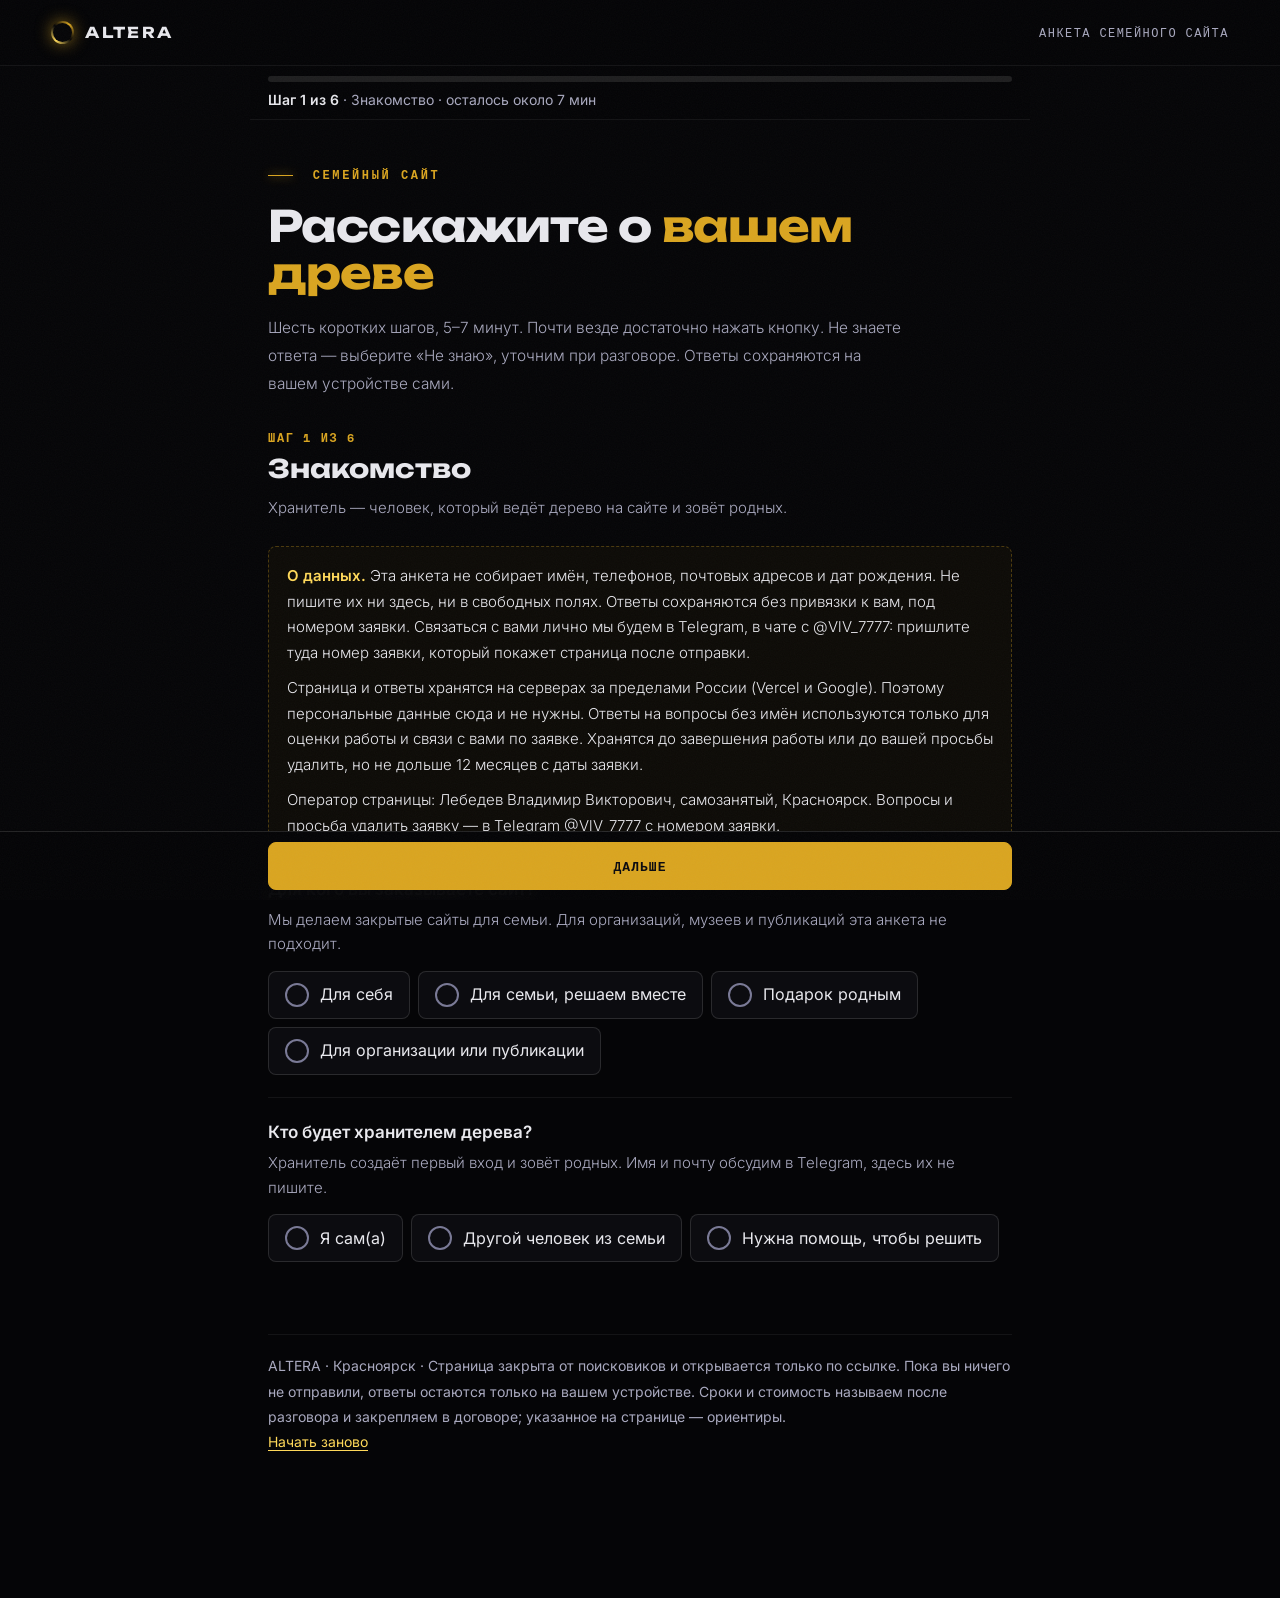
==== chek-list/index.html @ 42345d7c "Страница «Чек-лист нового древа» /chek-list: короткая анкета на 6 шагов, без персональных данных, шр" ====
<!doctype html>
<html lang="ru">
<head>
  <meta charset="utf-8">
  <meta name="viewport" content="width=device-width,initial-scale=1">
  <title>Анкета семейного сайта — ALTERA</title>
  <meta name="description" content="Короткая анкета перед созданием закрытого семейного сайта-древа: 6 шагов, 5–7 минут.">
  <meta name="robots" content="noindex,nofollow">
  <!-- До нажатия «Отправить» страница не обращается ни к каким чужим адресам:
       шрифты лежат рядом (fonts/), аналитики и сторонних скриптов нет. -->
  <meta http-equiv="Content-Security-Policy" content="default-src 'none'; script-src 'unsafe-inline'; style-src 'self' 'unsafe-inline'; font-src 'self'; img-src 'self' data:; connect-src https://script.google.com https://script.googleusercontent.com; base-uri 'none'; form-action 'none'">
  <link rel="icon" href="/favicon.svg" type="image/svg+xml">
  <!-- Пути абсолютные: страница отдаётся и по /chek-list, и по /chek-list/ -->
  <link rel="stylesheet" href="/style.css">
  <style>
    /* ── Свои шрифты (лицензия SIL OFL), без Google Fonts ── */
    @font-face{font-family:'Inter';font-style:normal;font-weight:100 900;font-display:swap;src:url(/chek-list/fonts/inter-cyrillic.woff2) format('woff2');unicode-range:U+0301,U+0400-045F,U+0490-0491,U+04B0-04B1,U+2116}
    @font-face{font-family:'Inter';font-style:normal;font-weight:100 900;font-display:swap;src:url(/chek-list/fonts/inter-latin.woff2) format('woff2');unicode-range:U+0000-00FF,U+0131,U+0152-0153,U+02BB-02BC,U+02C6,U+02DA,U+02DC,U+0304,U+0308,U+0329,U+2000-206F,U+20AC,U+2122,U+2191,U+2193,U+2212,U+2215,U+FEFF,U+FFFD}
    @font-face{font-family:'Unbounded';font-style:normal;font-weight:200 900;font-display:swap;src:url(/chek-list/fonts/unbounded-cyrillic.woff2) format('woff2');unicode-range:U+0301,U+0400-045F,U+0490-0491,U+04B0-04B1,U+2116}
    @font-face{font-family:'Unbounded';font-style:normal;font-weight:200 900;font-display:swap;src:url(/chek-list/fonts/unbounded-latin.woff2) format('woff2');unicode-range:U+0000-00FF,U+0131,U+0152-0153,U+02BB-02BC,U+02C6,U+02DA,U+02DC,U+0304,U+0308,U+0329,U+2000-206F,U+20AC,U+2122,U+2191,U+2193,U+2212,U+2215,U+FEFF,U+FFFD}
    @font-face{font-family:'Space Mono';font-style:normal;font-weight:400;font-display:swap;src:url(/chek-list/fonts/spacemono-400.woff2) format('woff2');unicode-range:U+0000-00FF,U+0131,U+0152-0153,U+02BB-02BC,U+02C6,U+02DA,U+02DC,U+2000-206F,U+2122}
    @font-face{font-family:'Space Mono';font-style:normal;font-weight:700;font-display:swap;src:url(/chek-list/fonts/spacemono-700.woff2) format('woff2');unicode-range:U+0000-00FF,U+0131,U+0152-0153,U+02BB-02BC,U+02C6,U+02DA,U+02DC,U+2000-206F,U+2122}

    :root{--hint:#a9a9bf;--ctl:#7a7a96;--bad:#ffb27a}
    [hidden]{display:none!important}
    body{font-size:16px}
    .cl-top{position:fixed;top:0;left:0;right:0;z-index:10;height:66px;display:flex;align-items:center;justify-content:space-between;padding:0 clamp(18px,4vw,70px);border-bottom:1px solid var(--line);background:rgba(5,5,7,.88);backdrop-filter:blur(18px)}
    .cl-top .tag{font-family:var(--mono);font-size:12px;letter-spacing:.12em;text-transform:uppercase;color:var(--hint)}
    .cl-top .brand{min-height:44px}

    /* Полоса «Шаг N из 6» */
    .cl-progress{position:sticky;top:66px;z-index:9;margin:0 -18px;padding:10px 18px 9px;background:rgba(5,5,7,.94);border-bottom:1px solid var(--line)}
    .cl-bar{height:6px;border-radius:3px;background:rgba(255,255,255,.1);overflow:hidden}
    .cl-bar i{display:block;height:100%;width:0;background:var(--gold);border-radius:3px;transition:width .35s}
    .cl-stepinfo{margin:8px 0 0;font-size:14px;line-height:1.4;color:var(--hint)}
    .cl-stepinfo b{color:var(--text);font-weight:600}

    .cl-page{position:relative;z-index:2;max-width:780px;margin:0 auto;padding:66px 18px 130px}
    .cl-head{padding-top:34px}
    .cl-head h1{margin:20px 0 16px;font-family:var(--display);font-size:clamp(1.6rem,6vw,2.7rem);line-height:1.1;letter-spacing:-.02em}
    .cl-head h1 em{font-style:normal;color:var(--gold)}
    .cl-head .lead{margin:0;color:var(--hint)}
    .kicker{font-size:12px}

    .cl-banner{margin-top:18px;padding:12px 16px;border:1px solid var(--gold-border);border-radius:8px;background:var(--gold-dim);font-size:15px;line-height:1.6;display:flex;gap:12px;align-items:center;justify-content:space-between;flex-wrap:wrap}
    .cl-link{background:none;border:0;padding:0;min-height:44px;color:var(--gold-bright);font:inherit;font-size:15px;text-decoration:underline;text-underline-offset:3px;cursor:pointer}
    .cl-link.small{min-height:0;font-size:14px}
    .cl-rows .cl-link{min-height:44px;min-width:44px;padding:0 4px;font-size:15px;flex:none;align-self:center}

    .cl-privacy{margin:26px 0 0;padding:16px 18px;border:1px dashed var(--gold-border);background:rgba(218,165,32,.04);border-radius:8px;font-size:15px;line-height:1.7;font-weight:300}
    .cl-privacy p{margin:0 0 10px}.cl-privacy p:last-child{margin:0}
    .cl-privacy strong{color:var(--gold-bright);font-weight:600}
    .cl-privacy a,.cl-hint a,.cl-card a,.cl-stop a{color:var(--gold-bright);text-decoration:underline;text-underline-offset:3px}

    .cl-step{margin-top:30px}
    .cl-step h2{margin:0;font-family:var(--display);font-size:clamp(1.15rem,4.2vw,1.6rem);line-height:1.2;outline:0}
    .cl-step-num{display:block;margin-bottom:8px;font-family:var(--mono);font-size:12px;font-weight:700;letter-spacing:.14em;color:var(--gold)}
    .cl-why{margin:10px 0 0;color:var(--hint);font-weight:300;line-height:1.7;font-size:15px}

    fieldset.cl-q{min-width:0;margin:0;padding:0 0 22px;border:0;border-bottom:1px solid var(--line)}
    fieldset.cl-q:last-of-type{border-bottom:0}
    .cl-ask{display:block;width:100%;float:none;padding:22px 0 0;font-size:17px;font-weight:600;line-height:1.45}
    .cl-opt{font-weight:400;font-size:14px;color:var(--hint)}
    .cl-hint{margin:6px 0 0;color:var(--hint);font-size:15px;font-weight:300;line-height:1.65}
    .cl-chips{display:flex;flex-wrap:wrap;gap:8px;margin-top:14px}
    .chip{position:relative;display:inline-flex;align-items:center;gap:11px;min-height:48px;max-width:100%;padding:11px 16px;border:1px solid var(--line-hover);border-radius:8px;background:var(--bg-card);color:var(--text);font-size:16px;line-height:1.35;cursor:pointer;user-select:none;transition:border-color .2s,background .2s}
    .chip input{position:absolute;inset:0;width:100%;height:100%;margin:0;opacity:0;cursor:pointer}
    .chip::before{content:"";flex:none;width:20px;height:20px;border:2px solid var(--ctl);border-radius:50%;background:transparent}
    .chip.multi::before,.chip.check::before{border-radius:5px}
    .chip:hover{border-color:var(--gold-border)}
    .chip.is-on{border-color:var(--gold);background:var(--gold-dim);color:var(--gold-bright)}
    .chip.is-on::before{border-color:var(--gold);background:var(--gold);box-shadow:inset 0 0 0 4px var(--bg-card)}
    .chip.multi.is-on::before,.chip.check.is-on::before{box-shadow:none;background:var(--gold) url("data:image/svg+xml,%3Csvg xmlns='http://www.w3.org/2000/svg' viewBox='0 0 16 16'%3E%3Cpath d='M3 8.5l3.2 3L13 4.5' fill='none' stroke='%230a0a0f' stroke-width='2.4' stroke-linecap='round' stroke-linejoin='round'/%3E%3C/svg%3E") center/100% no-repeat}
    .chip:focus-within{outline:2px solid var(--gold);outline-offset:2px}
    .chip.check{display:flex;width:100%;align-items:flex-start}
    fieldset.cl-q>.chip.check{margin-top:22px}
    .chip.check::before{margin-top:1px}
    .cl-other{margin-top:12px}
    .cl-other label,.cl-field label{display:block;margin-bottom:6px;font-size:15px;color:var(--text)}
    .cl-input{width:100%;min-width:0;min-height:48px;font:inherit;font-size:16px;color:var(--text);background:var(--bg-card);border:1px solid var(--ctl);border-radius:8px;padding:12px 14px}
    textarea.cl-input{min-height:96px;resize:vertical;line-height:1.5}
    .cl-input::placeholder{color:var(--hint);opacity:1}
    .cl-input[aria-invalid="true"]{border-color:var(--bad)}
    .cl-count{margin:4px 0 0;font-size:13px;color:var(--hint);text-align:right}
    .cl-warn{margin:6px 0 0;font-size:15px;line-height:1.5;color:var(--bad)}
    .cl-warn::before{content:"! ";font-weight:700}
    .cl-field{margin-top:12px}
    input:focus-visible,textarea:focus-visible,button:focus-visible,a:focus-visible,summary:focus-visible{outline:2px solid var(--gold);outline-offset:2px}
    .cl-stop{margin:14px 0 0;padding:14px 16px;border-left:3px solid var(--orange);background:rgba(255,122,24,.08);border-radius:0 8px 8px 0;font-size:15px;line-height:1.7}

    /* Экран «Проверьте план» */
    .cl-card{margin-top:18px;padding:20px;border:1px solid var(--line-hover);border-radius:8px;background:var(--bg-card)}
    .cl-card h3{margin:0 0 12px;font-family:var(--display);font-size:1.05rem;line-height:1.3}
    .cl-rows{margin:0;padding:0;list-style:none}
    .cl-rows li{display:flex;justify-content:space-between;gap:14px;align-items:flex-start;padding:10px 0;border-bottom:1px solid var(--line);font-size:16px;line-height:1.5}
    .cl-rows li:last-child{border-bottom:0}
    .cl-rows .k{color:var(--hint);font-size:14px;display:block}
    .cl-rows .v.none{color:var(--hint)}
    .cl-list{margin:0;padding-left:1.3rem;display:flex;flex-direction:column;gap:9px;font-size:16px;line-height:1.6}
    .cl-list li::marker{color:var(--gold)}
    .cl-note{margin:14px 0 0;color:var(--hint);font-size:15px;line-height:1.65}
    details.cl-limits{margin-top:18px;border:1px solid var(--line-hover);border-radius:8px;background:var(--bg-card)}
    details.cl-limits summary{min-height:48px;padding:13px 16px;cursor:pointer;font-weight:600;font-size:16px;list-style:none;display:flex;align-items:center;justify-content:space-between;gap:12px}
    details.cl-limits summary::-webkit-details-marker{display:none}
    details.cl-limits summary::after{content:"+";font-size:22px;color:var(--gold)}
    details.cl-limits[open] summary::after{content:"−"}
    details.cl-limits .in{padding:0 16px 16px}
    .cl-sendbox{margin-top:22px;padding:20px;border:1px solid var(--gold-border);border-radius:8px;background:var(--bg-card)}
    .cl-actions{display:flex;flex-wrap:wrap;gap:12px;margin-top:16px}
    .cl-btn{display:inline-flex;align-items:center;justify-content:center;gap:12px;min-height:48px;padding:13px 20px;border-radius:8px;border:1px solid var(--line-hover);background:transparent;color:var(--text);font-family:var(--mono);font-weight:700;font-size:13px;letter-spacing:.08em;text-transform:uppercase;cursor:pointer;text-align:center;line-height:1.4;transition:transform .3s,background .3s,box-shadow .3s}
    .cl-btn:hover{transform:translateY(-2px);border-color:var(--gold-border)}
    .cl-btn.main{background:var(--gold);border-color:var(--gold);color:#0a0a0f}
    .cl-btn.main:hover{background:var(--gold-bright);box-shadow:0 16px 40px -12px rgba(218,165,32,.55)}
    .cl-btn.big{min-height:56px;padding:16px 24px;font-size:14px}
    .cl-btn[disabled]{opacity:.45;cursor:not-allowed;transform:none}
    .cl-said{margin:14px 0 0;min-height:1.4em;font-size:15px;line-height:1.6;color:var(--hint)}
    .cl-said.bad{color:var(--bad)}.cl-said.ok{color:#b6ffd2}
    #cl-fallback{display:none;width:100%;margin-top:12px;min-height:160px;font-family:var(--mono);font-size:16px}

    /* Спасибо */
    .cl-thanks h2{margin:0;font-family:var(--display);font-size:clamp(1.4rem,5vw,2.1rem);line-height:1.15;outline:0}
    .cl-order{display:inline-block;margin:14px 0 4px;padding:10px 16px;border:1px solid var(--gold-border);border-radius:8px;font-family:var(--mono);font-size:20px;letter-spacing:.12em;color:var(--gold-bright);background:var(--gold-dim)}
    .cl-reply{margin:12px 0 0;font-size:18px;font-weight:600;line-height:1.5}

    /* Панель «Назад / Дальше» */
    .cl-nav{position:fixed;left:0;right:0;bottom:0;z-index:9;padding:10px 18px calc(10px + env(safe-area-inset-bottom));background:rgba(5,5,7,.94);border-top:1px solid var(--line-hover);backdrop-filter:blur(14px)}
    .cl-nav .in{max-width:744px;margin:0 auto;display:flex;gap:12px;align-items:center}
    .cl-nav .cl-btn{flex:1}
    .cl-nav .cl-btn.main{flex:2}
    .cl-navmsg{max-width:744px;margin:0 auto 8px;font-size:14px;line-height:1.5;color:var(--bad)}
    .cl-trap{position:absolute;left:-9999px;width:1px;height:1px;overflow:hidden}
    .cl-confirm{margin-top:22px;padding:18px;border:1px solid var(--orange);border-radius:8px;background:rgba(255,122,24,.07)}
    .cl-confirm p{margin:0 0 12px;font-size:16px;line-height:1.6}
    .cl-foot{margin-top:50px;padding-top:18px;border-top:1px solid var(--line);color:var(--hint);font-size:14px;line-height:1.8}
    .cl-foot a{color:var(--text);text-decoration:underline;text-underline-offset:3px}
    @media(max-width:600px){
      .cl-actions{flex-direction:column}
      .cl-actions .cl-btn{width:100%}
      .cl-card,.cl-sendbox{padding:16px}
      .cl-top .tag{display:none}
    }
    @media(prefers-reduced-motion:reduce){*{transition:none!important;animation:none!important}html{scroll-behavior:auto}}
  </style>
</head>
<body>
  <div class="noise" aria-hidden="true"></div>
  <header class="cl-top">
    <a class="brand" href="/" aria-label="ALTERA — на главную"><span class="brand-mark" aria-hidden="true"><i></i></span><span>ALTERA</span></a>
    <span class="tag">Анкета семейного сайта</span>
  </header>

  <main class="cl-page">
    <div class="cl-progress" id="cl-progress">
      <div class="cl-bar" aria-hidden="true"><i id="cl-barfill"></i></div>
      <p class="cl-stepinfo" id="cl-stepinfo" aria-live="polite"></p>
    </div>

    <div class="cl-head" id="cl-head">
      <p class="kicker"><span></span> СЕМЕЙНЫЙ САЙТ</p>
      <h1>Расскажите о <em>вашем древе</em></h1>
      <p class="lead">Шесть коротких шагов, 5–7 минут. Почти везде достаточно нажать кнопку. Не знаете ответа — выберите «Не знаю», уточним при разговоре. Ответы сохраняются на вашем устройстве сами.</p>
    </div>

    <noscript><p class="cl-stop">Для анкеты нужен включённый JavaScript. Или просто напишите нам в <a href="https://t.me/VlV_7777">Telegram @VlV_7777</a>.</p></noscript>

    <div class="cl-banner" id="cl-banner" hidden>
      <span id="cl-banner-text"></span>
      <button type="button" class="cl-link" id="cl-banner-reset">Начать заново</button>
    </div>

    <form id="cl-form" autocomplete="off" novalidate>
      <div id="cl-steps"></div>

      <!-- Экран «Проверьте план» -->
      <section id="cl-review" hidden>
        <div class="cl-step">
          <span class="cl-step-num">ПОСЛЕДНИЙ ЭКРАН</span>
          <h2 tabindex="-1" id="cl-review-h">Проверьте план</h2>
          <p class="cl-why">Так мы поняли вашу задачу. Всё можно поправить: нажмите «изменить» у нужной строки.</p>
        </div>
        <div class="cl-card"><h3>Ваш сайт</h3><ul class="cl-rows" id="cl-rows"></ul></div>
        <div class="cl-card"><h3>Что мы сделаем</h3><ol class="cl-list" id="cl-plan"></ol>
          <p class="cl-note">Сроки и условия называем после разговора и фиксируем в договоре. Всё, что указано на этой странице, — ориентиры.</p></div>
        <div class="cl-card"><h3>Что нужно от вас</h3><ul class="cl-list" id="cl-need"></ul></div>

        <details class="cl-limits" id="cl-limits">
          <summary>Что сайт не делает</summary>
          <div class="in">
            <ul class="cl-list">
              <li>Не ищет предков сам: в нём нет архивов, ДНК-анализа и совпадений с чужими деревьями. Всё, что в дереве, вносит семья.</li>
              <li>Нет распознавания лиц: людей на фотографиях отмечают вручную.</li>
              <li>Не проверяет законность внесённых сведений и согласие родных. За содержимое сайта отвечает хранитель.</li>
              <li>Хостинг и база данных находятся не в России (сервисы Vercel и Supabase). Их доступность и условия определяют сами сервисы.</li>
              <li>Абсолютной защиты не бывает: безопасность зависит и от паролей родных. Мы не отвечаем за доступ, который родственник отдал другим.</li>
              <li>Резервную копию делает хранитель кнопкой «Скачать .ged». У студии копий нет.</li>
              <li>Это сайт, а не приложение из магазина. На телефоне он открывается и выглядит как приложение.</li>
              <li>Карта мест, печать плакатом, набор дерева с бумаги и перенос фотографий — отдельная работа.</li>
            </ul>
          </div>
        </details>
        <div class="chip-wrap" id="cl-ack-limits-wrap"></div>
        <div class="chip-wrap" id="cl-ack-keeper-wrap"></div>

        <div class="cl-sendbox">
          <div class="chip-wrap" id="cl-ack-notice-wrap"></div>
          <p class="cl-note" style="margin-top:10px">Подробнее о данных — в заметке на первом шаге: имена и контакты в анкету не вписываются.</p>
          <div class="cl-actions">
            <button type="button" class="cl-btn main big" id="cl-send" hidden>Отправить заявку →</button>
            <button type="button" class="cl-btn big" id="cl-copy">Скопировать текст заявки</button>
            <a class="cl-btn main big" id="cl-tg-review" target="_blank" rel="noopener">Написать в Telegram</a>
          </div>
          <p class="cl-said" id="cl-said" role="status" aria-live="polite"></p>
          <textarea id="cl-fallback" class="cl-input" readonly aria-label="Текст заявки для копирования"></textarea>
        </div>
      </section>

      <!-- Экран «Спасибо» -->
      <section id="cl-thanks" class="cl-thanks" hidden>
        <div class="cl-step">
          <span class="cl-step-num">ГОТОВО</span>
          <h2 tabindex="-1" id="cl-thanks-h">Заявка отправлена. Спасибо!</h2>
          <p class="cl-why">Номер вашей заявки:</p>
          <div class="cl-order" id="cl-order-big"></div>
          <p class="cl-reply">Напишите нам в Telegram и назовите этот номер: так мы поймём, чья это заявка. Ответим в течение 3 рабочих дней.</p>
          <div class="cl-actions"><a class="cl-btn main big" id="cl-tg-thanks" target="_blank" rel="noopener">Написать в Telegram</a></div>
        </div>
        <div class="cl-card"><h3>Вот что вы рассказали</h3><ul class="cl-rows" id="cl-sum"></ul></div>
        <div class="cl-card"><h3>Что дальше</h3>
          <ol class="cl-list">
            <li>Вы пишете нам в Telegram и называете номер заявки.</li>
            <li>Мы читаем ответы и в течение 3 рабочих дней пишем вам вариант и ориентир по срокам.</li>
            <li>Созвон на 15 минут: уточним детали. Условия фиксируем в договоре.</li>
          </ol>
          <p class="cl-note">Заявка ни к чему вас не обязывает.</p></div>
        <div class="cl-card"><h3>Что нужно от вас дальше</h3><ul class="cl-list" id="cl-need2"></ul></div>
        <div class="cl-card"><h3>Пока ждёте</h3>
          <p class="cl-note" style="margin-top:0">Посмотрите, как выглядит такой сайт: <a href="https://altera-tau.vercel.app/demo/rod.html" target="_blank" rel="noopener">пример «РОД»</a>.</p>
          <div class="cl-actions">
            <button type="button" class="cl-btn" id="cl-copy2">Скопировать текст заявки</button>
            <button type="button" class="cl-btn" id="cl-reset2">Начать заново</button>
          </div>
          <p class="cl-said" id="cl-said2" role="status" aria-live="polite"></p>
          <textarea id="cl-fallback2" class="cl-input" readonly aria-label="Текст заявки для копирования" style="display:none;min-height:160px"></textarea>
        </div>
      </section>

      <!-- Ловушка для ботов: человек её не видит и не заполняет -->
      <div class="cl-trap" aria-hidden="true"><label>Не заполняйте это поле<input type="text" name="website" id="cl-trap" tabindex="-1" autocomplete="off"></label></div>
    </form>

    <div class="cl-confirm" id="cl-confirm" hidden role="alertdialog" aria-labelledby="cl-confirm-t">
      <p id="cl-confirm-t">Точно начать заново? Все ответы на этом устройстве будут стёрты.</p>
      <div class="cl-actions" style="margin-top:0">
        <button type="button" class="cl-btn" id="cl-confirm-no">Нет, оставить</button>
        <button type="button" class="cl-btn main" id="cl-confirm-yes">Да, стереть</button>
      </div>
    </div>

    <p class="cl-foot">ALTERA · Красноярск · Страница закрыта от поисковиков и открывается только по ссылке. Пока вы ничего не отправили, ответы остаются только на вашем устройстве. Сроки и стоимость называем после разговора и закрепляем в договоре; указанное на странице — ориентиры.
      <span id="cl-foot-reset-wrap"><br><button type="button" class="cl-link small" id="cl-foot-reset">Начать заново</button></span></p>
  </main>

  <div class="cl-nav" id="cl-nav">
    <p class="cl-navmsg" id="cl-navmsg" role="alert" hidden></p>
    <div class="in">
      <button type="button" class="cl-btn" id="cl-back">Назад</button>
      <button type="button" class="cl-btn main" id="cl-next">Дальше</button>
    </div>
  </div>

<script>
(function () {
  'use strict';

  /* ── Настройки ───────────────────────────────────────────────
     SCRIPT_URL — адрес веб-приложения Google Apps Script. Пока пусто:
     кнопка «Отправить заявку» скрыта, работают «Скопировать текст заявки»
     и «Написать в Telegram». TOKEN — общая строка с google-apps-script.gs;
     это не секрет, а защита от случайных вызовов. */
  var SCRIPT_URL = '';
  var TOKEN = '5812314a6dac426bfe2cede20f629995c7e37f3c7d6281e7';
  var TG_URL = 'https://t.me/VlV_7777';
  var VERSION = '2026-10-19.2';
  var MIN_SECONDS = 5;       // быстрее человек форму не заполнит
  var MAX_FIELD = 200;       // знаков в свободном поле
  var DRAFT_KEY = 'altera.chek-list.draft.v1';

  /* ── Вопросы ─────────────────────────────────────────────────
     Ответы хранятся по id вопроса (не по порядку): новые вопросы
     не ломают чужие черновики. type: one | multi | check | text | date.
     other: true — при выборе «Не знаю / другое» появляется поле до 200 знаков. */
  var DK = { id: 'unknown', label: 'Не знаю' };
  var DKO = { id: 'unknown', label: 'Не знаю / другое' };
  var YN = [{ id: 'yes', label: 'Да' }, { id: 'no', label: 'Нет' }, DK];

  var STEPS = [
    { t: 'Знакомство', why: 'Хранитель — человек, который ведёт дерево на сайте и зовёт родных.' },
    { t: 'Ваше дерево', why: 'Это самое важное для оценки работы. Достаточно примерных ответов.' },
    { t: 'Родные и закрытость', why: 'Сайт закрытый: войти можно только по приглашению хранителя, поисковики его не показывают.' },
    { t: 'Название и адрес', why: 'Само название и адрес назовёте в Telegram. Здесь выбираем только вариант.' },
    { t: 'Напоминания', why: 'Письма и сообщения о днях рождения, годовщинах и днях памяти.' },
    { t: 'Сроки и условия', why: 'Последний шаг. Окончательные сроки и условия обсудим при разговоре.' }
  ];

  var Q = [
    // шаг 1
    { id: 'audience', s: 0, type: 'one', short: 'Для кого', label: 'Для кого вы заказываете сайт?',
      hint: 'Мы делаем закрытые сайты для семьи. Для организаций, музеев и публикаций эта анкета не подходит.',
      opts: [{ id: 'self', label: 'Для себя' }, { id: 'family', label: 'Для семьи, решаем вместе' }, { id: 'gift', label: 'Подарок родным' }, { id: 'org', label: 'Для организации или публикации' }] },
    { id: 'keeper_who', s: 0, type: 'one', short: 'Хранитель', label: 'Кто будет хранителем дерева?',
      hint: 'Хранитель создаёт первый вход и зовёт родных. Имя и почту обсудим в Telegram, здесь их не пишите.',
      opts: [{ id: 'me', label: 'Я сам(а)' }, { id: 'other', label: 'Другой человек из семьи' }, { id: 'help', label: 'Нужна помощь, чтобы решить' }] },

    // шаг 2
    { id: 'tree_source', s: 1, type: 'one', other: true, short: 'Где ведётся дерево', label: 'Где сейчас ведётся ваше дерево?',
      hint: 'Сервис в интернете — это MyHeritage, Ancestry, «Древо жизни», FamilySpace, Geni.',
      opts: [{ id: 'service', label: 'В сервисе в интернете' }, { id: 'file', label: 'В файле: Word, Excel' }, { id: 'paper', label: 'На бумаге, в тетради' }, { id: 'memory', label: 'Только в памяти' }, { id: 'none', label: 'Дерева ещё нет' }, DKO] },
    { id: 'tree_service', s: 1, type: 'multi', other: true, optional: true, short: 'Какой сервис', label: 'В каком именно сервисе?',
      showIf: function () { return is('tree_source', 'service'); },
      opts: [{ id: 'myheritage', label: 'MyHeritage' }, { id: 'ancestry', label: 'Ancestry' }, { id: 'drevo', label: 'Древо жизни' }, { id: 'familyspace', label: 'FamilySpace' }, { id: 'geni', label: 'Geni' }, DKO] },
    { id: 'ged_status', s: 1, type: 'one', short: 'Файл .ged', label: 'Есть ли у вас файл дерева (.ged) или можете ли вы его скачать?',
      hint: '.ged — файл, в который сервис выгружает дерево; обычно кнопка «Экспорт» или «Скачать». Сам файл сюда не прикладывайте и не присылайте в первом сообщении: в нём имена всех родных. Как его передать, договоримся отдельно.',
      showIf: function () { return is('tree_source', 'service') || is('tree_source', 'unknown') || !A.tree_source; },
      opts: [{ id: 'have', label: 'Файл .ged уже есть' }, { id: 'can', label: 'Могу скачать сам(а)' }, { id: 'help', label: 'Не знаю как, нужна помощь' }, { id: 'none', label: 'Файла не будет' }, DK] },
    { id: 'tree_size', s: 1, type: 'one', short: 'Людей в дереве', label: 'Сколько человек в дереве?',
      hint: 'Примерно, порядок цифры.',
      opts: [{ id: 'u100', label: 'До 100' }, { id: 'u300', label: '100–300' }, { id: 'u1000', label: '300–1000' }, { id: 'o1000', label: 'Больше 1000' }, DK] },
    { id: 'photos_count', s: 1, type: 'one', short: 'Фотографий', label: 'Сколько фотографий нужно перенести?',
      hint: 'Фотографии в файл .ged не входят. Кто на них — не пишите.',
      opts: [{ id: 'none', label: 'Нет' }, { id: 'u100', label: 'До 100' }, { id: 'u1000', label: '100–1000' }, { id: 'o1000', label: 'Больше 1000' }, DK] },
    { id: 'typing_needed', s: 1, type: 'one', short: 'Кто вносит людей', label: 'Кто будет вносить людей в дерево?',
      hint: 'Помощь с набором — отдельная работа. Условия обсудим после знакомства с материалом.',
      showIf: function () { return anyOf('tree_source', ['file', 'paper', 'memory', 'none']); },
      opts: [{ id: 'self', label: 'Внесу(ём) сами' }, { id: 'help', label: 'Нужна помощь с набором' }, { id: 'unknown', label: 'Пока не решили / не знаю' }] },

    // шаг 3
    { id: 'users_count', s: 2, type: 'one', short: 'Родных на сайте', label: 'Сколько родных будут заходить на сайт?',
      hint: 'Примерно. От этого зависит тариф хостинга.',
      opts: [{ id: 'u10', label: 'До 10' }, { id: 'u30', label: '10–30' }, { id: 'u100', label: '30–100' }, { id: 'o100', label: 'Больше 100' }, DK] },
    { id: 'users_abroad', s: 2, type: 'one', short: 'Родные за границей', label: 'Есть ли родные, которые живут за границей?',
      hint: 'Страны не называйте. Это нужно только для выбора мессенджера.', opts: YN },
    { id: 'access_roles', s: 2, type: 'one', short: 'Кто правит', label: 'Кто сможет вносить правки?',
      hint: 'Есть роль «наблюдатель»: человек видит всё, но ничего не меняет.',
      opts: [{ id: 'all', label: 'Все могут править' }, { id: 'me', label: 'Правлю я, остальные смотрят' }, { id: 'unknown', label: 'Решим потом' }] },
    { id: 'objections_exist', s: 2, type: 'one', short: 'Кто-то против', label: 'Может ли кто-то из живых родных быть против, чтобы его данные были на сайте?',
      hint: 'Живой человек вправе отказаться. Хранитель в таком случае не заводит карточку или заводит её без дат и фото. Имена здесь не нужны.', opts: YN },
    { id: 'people_separate', s: 2, type: 'check', optional: true, short: 'Люди для отдельного разговора', label: 'Есть люди, о которых мы поговорим отдельно',
      hint: 'Кого и почему — здесь не пишите. Это разговор хранителя с самими людьми.' },

    // шаг 4
    { id: 'site_name_kind', s: 3, type: 'one', short: 'Название сайта', label: 'Как назвать сайт?',
      hint: 'Одно слово в шапке сайта. Само слово назовёте в Telegram, здесь не пишите.',
      opts: [{ id: 'surname', label: 'Фамилия рода' }, { id: 'own', label: 'Своё слово' }, { id: 'later', label: 'Решим позже' }] },
    { id: 'domain_type', s: 3, type: 'one', other: true, short: 'Адрес сайта', label: 'Какой адрес у сайта?',
      hint: 'Домен всегда оформляется на вас, не на студию. Окончательно решим после разговора.',
      opts: [{ id: 'free', label: 'Бесплатный адрес на Vercel' }, { id: 'own', label: 'Свой домен, например название.ru (платно, оплачивается вами)' }, { id: 'help', label: 'Подскажите, что лучше' }, DKO] },
    { id: 'look', s: 3, type: 'one', other: true, short: 'Оформление', label: 'Как оформить сайт?',
      link: ['Посмотреть пример «РОД»', 'https://altera-tau.vercel.app/demo/rod.html'],
      opts: [{ id: 'rod', label: 'Как в примере «РОД»' }, { id: 'colors', label: 'Свои цвета и название' }, { id: 'talk', label: 'Хочу обсудить' }, DKO] },
    { id: 'language', s: 3, type: 'one', other: true, short: 'Язык сайта', label: 'На каком языке нужен сайт?',
      hint: 'Спрашиваем, потому что есть родные за границей.',
      showIf: function () { return is('users_abroad', 'yes') || is('users_abroad', 'unknown'); },
      opts: [{ id: 'ru', label: 'На русском' }, { id: 'other', label: 'На другом (отдельная оценка)' }, DKO] },

    // шаг 5
    { id: 'notices', s: 4, type: 'one', short: 'Напоминания', label: 'Нужны ли напоминания о днях рождения и днях памяти?',
      hint: 'Они приходят письмом или сообщением в мессенджер. Без них работа короче.',
      opts: [{ id: 'yes', label: 'Да' }, { id: 'no', label: 'Нет' }, { id: 'unknown', label: 'Не уверен(а)' }] },
    { id: 'notify_channels', s: 4, type: 'multi', short: 'Куда присылать', label: 'Куда присылать напоминания?',
      hint: 'Можно выбрать несколько. Телеграм настраивается быстро (ориентир: около получаса). MAX проверяет сам мессенджер, на это может уйти до двух суток. Для писем понадобится отдельный почтовый ящик, поможем его завести.',
      showIf: function () { return is('notices', 'yes'); },
      opts: [{ id: 'mail', label: 'Почта' }, { id: 'tg', label: 'Телеграм' }, { id: 'max', label: 'MAX' }, DK] },
    { id: 'timezone', s: 4, type: 'one', other: true, short: 'Часовой пояс', label: 'Какой у вас часовой пояс?',
      hint: 'Время рассылки подберём под ваш пояс.',
      showIf: function () { return is('notices', 'yes'); },
      opts: [{ id: 'msk', label: 'Москва' }, { id: 'krsk', label: 'Красноярск' }, { id: 'other', label: 'Другой' }, DK] },

    // шаг 6
    { id: 'deadline', s: 5, type: 'one', short: 'Срок', label: 'Когда нужен готовый сайт?',
      hint: 'Сроки называем после разговора, это ориентиры.',
      opts: [{ id: 'month', label: 'В течение месяца' }, { id: 'date', label: 'К дате: юбилей, встреча семьи' }, { id: 'relaxed', label: 'Без спешки' }, DK] },
    { id: 'deadline_date', s: 5, type: 'date', optional: true, short: 'Дата', label: 'К какому числу?',
      showIf: function () { return is('deadline', 'date'); } },
    { id: 'turnkey', s: 5, type: 'one', short: 'Кто заводит доступы', label: 'Кто будет заводить доступы: почту, адрес сайта, хранилище?',
      hint: 'Всё оформляется на ваше имя. «Под ключ» значит, что мы ведём вас по шагам и настраиваем вместе с вами.',
      opts: [{ id: 'self', label: 'Я сам(а), по вашим подсказкам' }, { id: 'turnkey', label: 'Хочу под ключ' }, DK] },
    { id: 'support', s: 5, type: 'one', other: true, short: 'Поддержка', label: 'Нужна ли помощь после запуска?',
      hint: 'Условия фиксируем в договоре.',
      opts: [{ id: 'train', label: 'Только обучение в начале' }, { id: 'ask', label: 'Помощь по просьбе' }, { id: 'perm', label: 'Постоянная поддержка' }, { id: 'none', label: 'Не нужна' }, DKO] },
    { id: 'hosting_pay', s: 5, type: 'one', short: 'Оплата хостинга', label: 'Готовы ли вы оплачивать хостинг со своего счёта, если понадобится платный тариф?',
      hint: 'Хостинг и база оформляются на вас. Бесплатный тариф Vercel (Hobby) не разрешает коммерческое использование: он для личного сайта. Если сайт будет использоваться иначе, нужен платный тариф. Окончательно решим после разговора.',
      opts: [{ id: 'free', label: 'Хватит бесплатного' }, { id: 'yes', label: 'Да, готов(а) оплатить при необходимости' }, { id: 'unknown', label: 'Не знаю, объясните' }] },
    { id: 'heard_from', s: 5, type: 'one', other: true, optional: true, short: 'Откуда узнали', label: 'Откуда вы о нас узнали?',
      opts: [{ id: 'tg', label: 'Телеграм-канал' }, { id: 'vk', label: 'ВК' }, { id: 'max', label: 'MAX' }, { id: 'friends', label: 'Знакомые' }, { id: 'search', label: 'Поиск' }, DKO] },
    { id: 'extra_wishes', s: 5, type: 'multi', other: true, optional: true, short: 'Хотелось бы ещё', label: 'Что ещё хотелось бы?',
      hint: 'Всё это — отдельная работа, обсудим при разговоре.',
      opts: [{ id: 'map', label: 'Карта мест' }, { id: 'print', label: 'Печать плакатом' }, { id: 'dedupe', label: 'Поиск двойников в дереве' }, DKO] },
    { id: 'wishes_text', s: 5, type: 'text', optional: true, short: 'Пожелания', label: 'Хотите что-то добавить?',
      hint: 'Своими словами. Не пишите имена, фамилии, телефоны, почту и ссылки на страницы людей. Только суть.' }
  ];

  // Подтверждения на экране «Проверьте план»
  var ACKS = [
    { id: 'ack_limits', type: 'check', wrap: 'cl-ack-limits-wrap', optional: true, label: 'Прочитал(а), что сайт не делает.' },
    { id: 'ack_keeper', type: 'check', wrap: 'cl-ack-keeper-wrap', optional: true, label: 'Понимаю, что за содержимое сайта отвечает хранитель, а не студия.' },
    { id: 'ack_notice', type: 'check', wrap: 'cl-ack-notice-wrap', required: true, label: 'Я понимаю, что имена, телефоны, почту и даты рождения людей здесь вписывать не нужно, и оставлю контакт только в Telegram.' }
  ];

  var FREE_NOTE = 'Не пишите имена, фамилии, телефоны, почту и ссылки на страницы людей. Только суть.';

  /* ── Состояние ───────────────────────────────────────────── */
  var A = {};            // ответы по id вопроса
  var O = {};            // поля «другое» по id вопроса
  var step = 0;          // 0..5 — шаги, 6 — проверка, 7 — спасибо
  var REVIEW = 6, THANKS = 7;
  var sent = false;
  var openedAt = Date.now();
  var order = makeOrderId();
  var src = (function () {
    try {
      var s = new URLSearchParams(location.search).get('src');
      return ['dm', 'landing', 'demo', 'post'].indexOf(s) >= 0 ? s : 'direct';
    } catch (e) { return 'direct'; }
  })();

  var byId = {};
  Q.forEach(function (q) { byId[q.id] = q; });
  ACKS.forEach(function (a) { byId[a.id] = a; });

  function toArr(v) { return v === undefined || v === null || v === '' ? [] : (Array.isArray(v) ? v : [v]); }
  function is(id, val) { var v = A[id]; return Array.isArray(v) ? v.indexOf(val) >= 0 : v === val; }
  function anyOf(id, vals) { return vals.some(function (x) { return is(id, x); }); }
  function visible(q) { return !q.showIf || q.showIf(); }

  /* ── Номер заявки: случайный, не по порядку ──────────────── */
  function makeOrderId() {
    var abc = 'ABCDEFGHJKLMNPQRSTUVWXYZ23456789';
    var out = '';
    try {
      var a = new Uint8Array(8);
      crypto.getRandomValues(a);
      for (var i = 0; i < 8; i++) out += abc.charAt(a[i] % abc.length);
    } catch (e) {
      for (var j = 0; j < 8; j++) out += abc.charAt(Math.floor(Math.random() * abc.length));
    }
    return out.slice(0, 4) + '-' + out.slice(4);
  }

  /* ── Защита от ввода имён и контактов ────────────────────── */
  function pdReason(s) {
    s = String(s || '');
    if (!s) return '';
    if (/@/.test(s)) return 'Похоже на почту или ник с «@».';
    if (/(^|[^\d])(\+\s*7|8[\s\-(]*9)/.test(s) || /(?:\d[\s\-().]*){7,}/.test(s)) return 'Похоже на номер телефона.';
    if (/https?:|www\.|t\.me|vk\.com|\b[\w-]+\.(ru|com|рф|su|org|net|app|me)\b/i.test(s)) return 'Похоже на ссылку.';
    if (/(^|[^А-Яа-яЁё])[А-ЯЁ][а-яё]{2,}\s+[А-ЯЁ][а-яё]{2,}(?![А-Яа-яЁё])/.test(s) || /(^|[^A-Za-z])[A-Z][a-z]{2,}\s+[A-Z][a-z]{2,}(?![A-Za-z])/.test(s)) return 'Похоже на имя.';
    return '';
  }

  /* ── Построение страницы ─────────────────────────────────── */
  function el(tag, cls, text) {
    var e = document.createElement(tag);
    if (cls) e.className = cls;
    if (text) e.textContent = text;
    return e;
  }

  var stepsRoot = document.getElementById('cl-steps');
  var qNodes = {};       // id -> {box, inputs, other, warn}

  function chip(kind, name, id, value, text) {
    var lab = el('label', 'chip ' + kind);
    var inp = document.createElement('input');
    inp.type = kind === 'one' ? 'radio' : 'checkbox';
    inp.name = name;
    inp.id = id;
    inp.value = value;
    lab.appendChild(inp);
    lab.appendChild(el('span', '', text));
    return { lab: lab, inp: inp };
  }

  function otherField(q) {
    var wrap = el('div', 'cl-other');
    wrap.hidden = true;
    var l = el('label', '', 'Если хотите, уточните своими словами');
    l.setAttribute('for', 'o-' + q.id);
    var inp = document.createElement('input');
    inp.type = 'text';
    inp.id = 'o-' + q.id;
    inp.className = 'cl-input';
    inp.maxLength = MAX_FIELD;
    inp.setAttribute('data-other', q.id);
    inp.setAttribute('aria-describedby', 'oh-' + q.id);
    var h = el('p', 'cl-hint', FREE_NOTE + ' До ' + MAX_FIELD + ' знаков.');
    h.id = 'oh-' + q.id;
    var warn = el('p', 'cl-warn');
    warn.hidden = true;
    warn.setAttribute('role', 'alert');
    wrap.appendChild(l); wrap.appendChild(inp); wrap.appendChild(h); wrap.appendChild(warn);
    return { wrap: wrap, inp: inp, warn: warn };
  }

  STEPS.forEach(function (s, si) {
    var sec = el('section', 'cl-step');
    sec.setAttribute('data-step', si);
    sec.hidden = true;
    var num = el('span', 'cl-step-num', 'ШАГ ' + (si + 1) + ' ИЗ ' + STEPS.length);
    var h2 = el('h2', '', s.t);
    h2.tabIndex = -1;
    sec.appendChild(num);
    sec.appendChild(h2);
    sec.appendChild(el('p', 'cl-why', s.why));
    sec.__h = h2;

    // заметка о данных — над первым вопросом первого шага
    if (si === 0) {
      var note = el('div', 'cl-privacy');
      var p1 = el('p');
      p1.appendChild(el('strong', '', 'О данных. '));
      p1.appendChild(document.createTextNode('Эта анкета не собирает имён, телефонов, почтовых адресов и дат рождения. Не пишите их ни здесь, ни в свободных полях. Ответы сохраняются без привязки к вам, под номером заявки. Связаться с вами лично мы будем в Telegram, в чате с @VlV_7777: пришлите туда номер заявки, который покажет страница после отправки.'));
      var p2 = el('p', '', 'Страница и ответы хранятся на серверах за пределами России (Vercel и Google). Поэтому персональные данные сюда и не нужны. Ответы на вопросы без имён используются только для оценки работы и связи с вами по заявке. Хранятся до завершения работы или до вашей просьбы удалить, но не дольше 12 месяцев с даты заявки.');
      var p3 = el('p', '', 'Оператор страницы: Лебедев Владимир Викторович, самозанятый, Красноярск. Вопросы и просьба удалить заявку — в Telegram @VlV_7777 с номером заявки.');
      note.appendChild(p1); note.appendChild(p2); note.appendChild(p3);
      sec.appendChild(note);
    }

    Q.filter(function (q) { return q.s === si; }).forEach(function (q) {
      var box = el('fieldset', 'cl-q');
      box.id = 'q-' + q.id;
      var node = { box: box, inputs: [] };
      var describedBy = '';

      if (q.type === 'check') {
        var c = chip('check', q.id, 'f-' + q.id, '1', q.label);
        var legend = el('legend', 'cl-ask');
        legend.style.cssText = 'position:absolute;left:-9999px';
        legend.textContent = q.label;
        box.appendChild(legend);
        box.appendChild(c.lab);
        if (q.hint) { var ph = el('p', 'cl-hint', q.hint); box.appendChild(ph); }
        node.inputs.push(c);
      } else {
        var lg = el('legend', 'cl-ask', q.label);
        if (q.optional) lg.appendChild(el('span', 'cl-opt', ' — можно пропустить'));
        box.appendChild(lg);
        if (q.hint) {
          var hp = el('p', 'cl-hint', q.hint);
          hp.id = 'h-' + q.id;
          box.appendChild(hp);
          describedBy = hp.id;
        }
        if (q.link) {
          var lp = el('p', 'cl-hint');
          var a = el('a', '', q.link[0]);
          a.href = q.link[1]; a.target = '_blank'; a.rel = 'noopener';
          lp.appendChild(a);
          box.appendChild(lp);
        }
        if (describedBy) box.setAttribute('aria-describedby', describedBy);

        if (q.type === 'one' || q.type === 'multi') {
          var chips = el('div', 'cl-chips');
          q.opts.forEach(function (o) {
            var cc = chip(q.type, q.id, 'f-' + q.id + '-' + o.id, o.id, o.label);
            chips.appendChild(cc.lab);
            node.inputs.push(cc);
          });
          box.appendChild(chips);
          if (q.other) {
            var of = otherField(q);
            box.appendChild(of.wrap);
            node.other = of;
          }
          if (q.id === 'audience') {
            var stop = el('p', 'cl-stop');
            stop.id = 'cl-org';
            stop.hidden = true;
            stop.appendChild(document.createTextNode('Спасибо за интерес! Сейчас мы делаем только закрытые сайты для семьи, для личного использования. Если у вас другая задача, напишите нам в '));
            var ta = el('a', '', 'Telegram @VlV_7777');
            ta.href = TG_URL; ta.target = '_blank'; ta.rel = 'noopener';
            stop.appendChild(ta);
            stop.appendChild(document.createTextNode(': обсудим, возможно ли это.'));
            box.appendChild(stop);
          }
        } else if (q.type === 'text') {
          var f = el('div', 'cl-field');
          var ti = document.createElement('textarea');
          ti.id = 't-' + q.id;
          ti.className = 'cl-input';
          ti.maxLength = MAX_FIELD;
          ti.setAttribute('data-text', q.id);
          ti.setAttribute('aria-label', q.label);
          if (describedBy) ti.setAttribute('aria-describedby', describedBy);
          var cnt = el('p', 'cl-count', '0 / ' + MAX_FIELD);
          var w = el('p', 'cl-warn');
          w.hidden = true; w.setAttribute('role', 'alert');
          f.appendChild(ti); f.appendChild(cnt); f.appendChild(w);
          box.appendChild(f);
          node.text = { inp: ti, count: cnt, warn: w };
        } else if (q.type === 'date') {
          var f2 = el('div', 'cl-field');
          var di = document.createElement('input');
          di.type = 'date';
          di.id = 'd-' + q.id;
          di.className = 'cl-input';
          di.setAttribute('data-date', q.id);
          di.setAttribute('aria-label', q.label);
          f2.appendChild(di);
          box.appendChild(f2);
          node.date = di;
        }
      }
      sec.appendChild(box);
      qNodes[q.id] = node;
    });
    stepsRoot.appendChild(sec);
  });

  // галочки подтверждения на экране проверки
  var ackNodes = {};
  ACKS.forEach(function (a) {
    var c = chip('check', a.id, 'f-' + a.id, '1', a.label);
    c.lab.style.marginTop = '14px';
    document.getElementById(a.wrap).appendChild(c.lab);
    ackNodes[a.id] = c;
  });

  /* ── Черновик в браузере: по id вопроса ──────────────────── */
  function saveDraft() {
    if (sent) return;
    try {
      localStorage.setItem(DRAFT_KEY, JSON.stringify({ v: 1, step: step > REVIEW ? REVIEW : step, a: A, o: O, order: order, ts: Date.now() }));
    } catch (e) { /* без хранилища страница работает как обычно */ }
  }
  function clearDraft() { try { localStorage.removeItem(DRAFT_KEY); } catch (e) {} }
  function loadDraft() {
    try {
      var raw = localStorage.getItem(DRAFT_KEY);
      if (!raw) return false;
      var d = JSON.parse(raw);
      if (!d || d.v !== 1 || typeof d.a !== 'object') return false;
      var had = false;
      Object.keys(d.a).forEach(function (k) {
        if (byId[k]) { A[k] = d.a[k]; had = true; }
      });
      Object.keys(d.o || {}).forEach(function (k) { if (byId[k]) O[k] = String(d.o[k]).slice(0, MAX_FIELD); });
      if (typeof d.order === 'string' && /^[A-Z0-9-]{6,20}$/.test(d.order)) order = d.order;
      step = Math.min(Math.max(Number(d.step) || 0, 0), REVIEW);
      return had;
    } catch (e) { return false; }
  }

  function touch() { saveDraft(); }

  /* ── Отрисовка состояния ─────────────────────────────────── */
  function syncInputs() {
    Q.forEach(function (q) {
      var n = qNodes[q.id];
      if (!n) return;
      if (q.type === 'check') {
        n.inputs[0].inp.checked = !!A[q.id];
      } else if (q.type === 'one' || q.type === 'multi') {
        var cur = toArr(A[q.id]);
        n.inputs.forEach(function (c) { c.inp.checked = cur.indexOf(c.inp.value) >= 0; });
        if (n.other) n.other.inp.value = O[q.id] || '';
      } else if (q.type === 'text') {
        n.text.inp.value = A[q.id] || '';
        n.text.count.textContent = (A[q.id] || '').length + ' / ' + MAX_FIELD;
      } else if (q.type === 'date') {
        n.date.value = A[q.id] || '';
      }
    });
    ACKS.forEach(function (a) { ackNodes[a.id].inp.checked = !!A[a.id]; });
  }

  function checkField(inp, warn) {
    var r = pdReason(inp.value);
    if (r) {
      warn.textContent = r + ' Имена и контакты здесь не нужны: уберите их, пожалуйста.';
      warn.hidden = false;
      inp.setAttribute('aria-invalid', 'true');
    } else {
      warn.hidden = true;
      inp.removeAttribute('aria-invalid');
    }
    return !!r;
  }

  function badNow(onlyStep) {
    var bad = [];
    Q.forEach(function (q) {
      if (onlyStep !== undefined && q.s !== onlyStep) return;
      var n = qNodes[q.id];
      if (!n || !visible(q)) return;
      if (n.other && is(q.id, 'unknown') && O[q.id] && pdReason(O[q.id])) bad.push(q.id);
      if (n.text && pdReason(A[q.id])) bad.push(q.id);
    });
    return bad;
  }

  function refresh() {
    // условные вопросы
    Q.forEach(function (q) {
      var n = qNodes[q.id];
      n.box.hidden = !visible(q);
      if (n.other) {
        var show = q.other && toArr(A[q.id]).indexOf('unknown') >= 0;
        n.other.wrap.hidden = !show;
      }
      n.inputs.forEach(function (c) { c.lab.classList.toggle('is-on', c.inp.checked); });
    });
    ACKS.forEach(function (a) { ackNodes[a.id].lab.classList.toggle('is-on', ackNodes[a.id].inp.checked); });

    var org = is('audience', 'org');
    document.getElementById('cl-org').hidden = !org;

    // шаги
    var secs = stepsRoot.children;
    for (var i = 0; i < secs.length; i++) secs[i].hidden = step !== i;
    document.getElementById('cl-review').hidden = step !== REVIEW;
    document.getElementById('cl-thanks').hidden = step !== THANKS;
    document.getElementById('cl-head').hidden = step !== 0;

    // полоса прогресса
    var info = document.getElementById('cl-stepinfo');
    var fill = document.getElementById('cl-barfill');
    var prog = document.getElementById('cl-progress');
    prog.hidden = step === THANKS;
    if (step < REVIEW) {
      fill.style.width = Math.round((step / STEPS.length) * 100) + '%';
      info.innerHTML = '';
      var b = el('b', '', 'Шаг ' + (step + 1) + ' из ' + STEPS.length);
      info.appendChild(b);
      info.appendChild(document.createTextNode(' · ' + STEPS[step].t + ' · осталось около ' + (STEPS.length + 1 - step) + ' мин'));
    } else if (step === REVIEW) {
      fill.style.width = '100%';
      info.textContent = 'Все шаги пройдены. Осталось проверить и отправить.';
    }

    // нижняя панель
    var nav = document.getElementById('cl-nav');
    nav.hidden = step === THANKS;
    var back = document.getElementById('cl-back');
    var next = document.getElementById('cl-next');
    back.hidden = step === 0;
    next.hidden = step === REVIEW;
    next.textContent = step === STEPS.length - 1 ? 'Проверить план' : 'Дальше';
    next.disabled = org && step === 0;
    hideNavMsg();
    if (next.disabled) showNavMsg('Для организаций эта анкета не подходит. Выберите другой ответ или напишите нам в Telegram.');

    document.getElementById('cl-foot-reset-wrap').hidden = step === THANKS;

    if (step === REVIEW) renderReview();
  }

  var navMsg = document.getElementById('cl-navmsg');
  function showNavMsg(t) { navMsg.textContent = t; navMsg.hidden = false; }
  function hideNavMsg() { navMsg.hidden = true; navMsg.textContent = ''; }

  /* ── Подписи ответов ─────────────────────────────────────── */
  function optLabel(q, id) {
    for (var i = 0; i < (q.opts || []).length; i++) if (q.opts[i].id === id) return q.opts[i].label;
    return id;
  }
  function answerText(q) {
    var v = A[q.id];
    if (q.type === 'check') return v ? 'да' : '';
    if (q.type === 'text' || q.type === 'date') return v ? String(v) : '';
    var ids = toArr(v);
    if (!ids.length) return '';
    var t = ids.map(function (i) { return optLabel(q, i); }).join('; ');
    if (O[q.id] && ids.indexOf('unknown') >= 0) t += ' (' + O[q.id] + ')';
    return t;
  }
  function lab(id) { return answerText(byId[id]); }

  /* ── Экран «Проверьте план» ──────────────────────────────── */
  function row(ul, key, val, gotoStep) {
    var li = el('li');
    var left = el('div');
    left.appendChild(el('span', 'k', key));
    left.appendChild(el('span', val ? 'v' : 'v none', val || 'Не указано, уточним при разговоре'));
    li.appendChild(left);
    if (gotoStep !== undefined) {
      var b = el('button', 'cl-link small', 'изменить');
      b.type = 'button';
      b.setAttribute('data-goto', gotoStep);
      b.setAttribute('aria-label', 'Изменить: ' + key);
      li.appendChild(b);
    }
    ul.appendChild(li);
  }

  function ruDate(iso) {
    var m = /^(\d{4})-(\d{2})-(\d{2})$/.exec(String(iso || ''));
    if (!m) return String(iso || '');
    var mon = ['января', 'февраля', 'марта', 'апреля', 'мая', 'июня', 'июля', 'августа', 'сентября', 'октября', 'ноября', 'декабря'];
    return parseInt(m[3], 10) + ' ' + mon[parseInt(m[2], 10) - 1] + ' ' + m[1];
  }

  function siteRows(ul, withEdit) {
    function r(q, text) { row(ul, byId[q].short, text !== undefined ? text : lab(q), withEdit ? byId[q].s : undefined); }
    r('tree_source');
    r('tree_size');
    r('users_count');
    r('site_name_kind');
    r('domain_type');
    r('look');
    var nt = lab('notices');
    if (is('notices', 'yes')) { var ch = lab('notify_channels'); nt = 'Да' + (ch ? ': ' + ch : ''); }
    row(ul, 'Напоминания', nt, withEdit ? 4 : undefined);
    r('deadline', lab('deadline') ? lab('deadline') + (A.deadline_date ? ' (' + ruDate(A.deadline_date) + ')' : '') : '');
    r('support');
  }

  function planSteps() {
    var s = [
      'Согласуем с вами срок и условия и закрепим их в договоре.',
      'Создадим для вас закрытое хранилище данных и сайт на ваше имя.',
      is('ged_status', 'none') || anyOf('tree_source', ['paper', 'memory', 'none'])
        ? 'Поможем собрать дерево в одном месте и перенесём его на сайт, проверив людей, связи и даты.'
        : 'Перенесём дерево из вашего файла и проверим людей, связи и даты.',
      'Заведём первый вход для хранителя и проверим, что права у него полные.',
      'Подготовим приглашения для родных и готовые сообщения к ним.',
      'Покажем хранителю, как всё устроено и где скачать копию дерева, и дадим короткую памятку: о чём предупредить родных и как убрать карточку по просьбе человека.',
      'Вместе с вами проверим готовый сайт и передадим его вам.'
    ];
    if (is('notices', 'yes')) {
      s.push('Включим ежедневную рассылку напоминаний.');
      if (is('notify_channels', 'mail')) s.push('Поможем завести отдельный почтовый ящик для писем и проверим, что письма доходят.');
      if (is('notify_channels', 'tg')) s.push('Настроим Telegram-бота для напоминаний (ориентир: около получаса).');
      if (is('notify_channels', 'max')) s.push('Настроим бота в MAX (проверка мессенджером может занять до двух суток).');
    }
    if (is('domain_type', 'own')) s.push('Поможем выбрать и подключить свой домен, он оформляется на вас.');
    if (is('look', 'colors')) s.push('Поменяем название и цвета сайта.');
    if (is('typing_needed', 'help')) s.push('Внесение людей в дерево — отдельная работа: условия назовём после знакомства с материалом.');
    if (A.photos_count && !anyOf('photos_count', ['none', 'unknown'])) s.push('Перенесём фотографии и отметим на них людей вручную.');
    return s;
  }

  function needList() {
    var n = [];
    if (anyOf('ged_status', ['have', 'can', 'help'])) n.push('Файл дерева (.ged): скачать его из сервиса. Если не получится, подскажем как. Передадим файл тем способом, который выберете вы.');
    else if (anyOf('tree_source', ['paper', 'memory', 'none', 'file'])) n.push('Собрать материалы по дереву (записи, файлы) или решить, кто будет вносить людей.');
    if (is('keeper_who', 'help')) n.push('Решить, кто будет хранителем дерева.');
    if (is('notices', 'yes') && is('notify_channels', 'mail')) n.push('Отдельный почтовый ящик для рассылки: если его нет, поможем завести.');
    n.push(is('turnkey', 'turnkey') ? 'Согласиться на каждом шаге настройки: все учётные записи оформляются на ваше имя.' : 'Завести учётные записи для сайта на своё имя: подскажем по шагам.');
    if (is('domain_type', 'own') || is('hosting_pay', 'yes')) n.push('Оплачивать продление домена и, если понадобится, платный тариф хостинга.');
    n.push('Выбрать время для созвона на 15 минут.');
    n.push('Написать нам в Telegram и назвать номер заявки.');
    return n;
  }

  function fillList(id, items) {
    var ul = document.getElementById(id);
    ul.innerHTML = '';
    items.forEach(function (t) { ul.appendChild(el('li', '', t)); });
  }

  function renderReview() {
    var rows = document.getElementById('cl-rows');
    rows.innerHTML = '';
    siteRows(rows, true);
    fillList('cl-plan', planSteps());
    fillList('cl-need', needList());
    var tg = document.getElementById('cl-tg-review');
    tg.href = tgLink();
    document.getElementById('cl-send').hidden = !SCRIPT_URL;
  }

  function tgLink() { return TG_URL + '?text=' + encodeURIComponent('Здравствуйте! Заявка № ' + order); }

  /* ── Сбор данных ─────────────────────────────────────────── */
  function clip(s, n) { return String(s || '').replace(/\s+/g, ' ').trim().slice(0, n || MAX_FIELD); }

  function collect() {
    var out = [];
    Q.forEach(function (q) {
      if (!visible(q)) return;
      var l = answerText(q);
      if (!l) return;
      var item = { k: q.id, l: clip(l, 400) };
      if (q.type === 'one' || q.type === 'multi') {
        item.v = toArr(A[q.id]);
        if (q.other && O[q.id] && item.v.indexOf('unknown') >= 0) item.o = clip(O[q.id]);
        item.l = item.v.map(function (i) { return optLabel(q, i); }).join('; ');
      } else if (q.type === 'check') {
        item.v = ['yes'];
      } else {
        item.v = [];
        item.l = clip(l);
      }
      out.push(item);
    });
    return out;
  }

  function letter() {
    var lines = ['ЗАЯВКА НА СЕМЕЙНЫЙ САЙТ', 'Номер заявки: ' + order, 'Записано ' + new Date().toLocaleDateString('ru-RU', { day: 'numeric', month: 'long', year: 'numeric' }), ''];
    Q.forEach(function (q) {
      if (!visible(q)) return;
      var t = answerText(q);
      if (t) lines.push(q.short + ': ' + t);
    });
    lines.push('');
    lines.push('План (ориентир):');
    planSteps().forEach(function (s, i) { lines.push((i + 1) + '. ' + s); });
    return lines.join('\n');
  }

  function hasAnswers() { return collect().length > 0; }

  /* ── Проверки перед отправкой и копированием ─────────────── */
  function gate() {
    if (is('audience', 'org')) return 'Для организаций эта анкета не подходит. Напишите нам в Telegram.';
    if (badNow().length) { return 'В некоторых полях есть имена или контакты. Уберите их, пожалуйста: они здесь не нужны.'; }
    if (!A.ack_notice) return 'Отметьте галочку «Я понимаю, что имена, телефоны, почту…», она нужна для отправки.';
    if (!hasAnswers()) return 'Пока нечего отправлять: ответьте хотя бы на один вопрос.';
    return '';
  }

  var said = document.getElementById('cl-said');
  var said2 = document.getElementById('cl-said2');
  function say(text, cls, which) {
    var t = which || said;
    t.textContent = text;
    t.className = 'cl-said' + (cls ? ' ' + cls : '');
  }

  var fallback = document.getElementById('cl-fallback');
  var fallback2 = document.getElementById('cl-fallback2');
  function copyText(text, target) {
    var box = target === said2 ? fallback2 : fallback;
    box.style.display = 'none';
    function manual() {
      box.value = text;
      box.style.display = 'block';
      box.focus();
      box.select();
      say('Браузер не дал скопировать сам. Текст выделен ниже: скопируйте его вручную и вставьте в Telegram.', 'bad', target);
    }
    if (navigator.clipboard && navigator.clipboard.writeText) {
      navigator.clipboard.writeText(text).then(function () {
        say('Текст скопирован. Вставьте его в сообщение нам в Telegram вместе с номером заявки.', 'ok', target);
      }, manual);
    } else { manual(); }
  }

  /* ── Отправка ────────────────────────────────────────────── */
  var sending = false;
  function doSend() {
    if (!SCRIPT_URL || sending) return;
    var g = gate();
    if (g) { say(g, 'bad'); return; }
    var elapsed = Math.round((Date.now() - openedAt) / 1000);
    if (elapsed < MIN_SECONDS) { say('Подождите пару секунд и нажмите ещё раз.', 'bad'); return; }

    var body = JSON.stringify({
      token: TOKEN,
      order: order,
      ver: VERSION,
      src: src,
      hp: document.getElementById('cl-trap').value,
      elapsed: elapsed,
      ack: true,
      a: collect(),
      acks: { ack_limits: !!A.ack_limits, ack_keeper: !!A.ack_keeper }
    });

    sending = true;
    var btn = document.getElementById('cl-send');
    btn.disabled = true;
    say('Отправляем…');

    fetch(SCRIPT_URL, {
      method: 'POST',
      mode: 'no-cors',
      headers: { 'Content-Type': 'text/plain;charset=utf-8' },
      body: body
    }).then(function () {
      sending = false;
      btn.disabled = false;
      sent = true;
      clearDraft();           // анкета не должна оставаться на чужом компьютере
      showThanks();
    }).catch(function () {
      sending = false;
      btn.disabled = false;
      say('Не получилось отправить: возможно, нет связи. Ничего не потеряно. Нажмите ещё раз или скопируйте текст заявки и пришлите его нам в Telegram.', 'bad');
    });
  }

  function showThanks() {
    document.getElementById('cl-order-big').textContent = order;
    document.getElementById('cl-tg-thanks').href = tgLink();
    var sum = document.getElementById('cl-sum');
    sum.innerHTML = '';
    siteRows(sum, false);
    fillList('cl-need2', needList());
    go(THANKS);
  }

  /* ── Навигация ───────────────────────────────────────────── */
  function go(n) {
    step = n;
    document.getElementById('cl-banner').hidden = true;
    refresh();
    saveDraft();
    window.scrollTo(0, 0);
    var h = null;
    if (n < STEPS.length) h = stepsRoot.children[n].__h;
    else if (n === REVIEW) h = document.getElementById('cl-review-h');
    else h = document.getElementById('cl-thanks-h');
    if (h) { try { h.focus({ preventScroll: true }); } catch (e) { h.focus(); } }
  }

  document.getElementById('cl-next').addEventListener('click', function () {
    if (is('audience', 'org') && step === 0) return;
    var bad = badNow(step);
    if (bad.length) {
      showNavMsg('В отмеченных полях есть имена или контакты. Уберите их, пожалуйста, и нажмите «Дальше» ещё раз.');
      var n = qNodes[bad[0]];
      var f = n.text ? n.text.inp : n.other.inp;
      f.focus();
      return;
    }
    go(step + 1);
  });
  document.getElementById('cl-back').addEventListener('click', function () { if (step > 0) go(step - 1); });

  document.getElementById('cl-form').addEventListener('click', function (e) {
    var t = e.target.closest ? e.target.closest('[data-goto]') : null;
    if (t) go(Number(t.getAttribute('data-goto')));
  });

  /* ── События полей ───────────────────────────────────────── */
  var form = document.getElementById('cl-form');
  form.addEventListener('submit', function (e) { e.preventDefault(); });

  form.addEventListener('change', function (e) {
    var inp = e.target;
    if (!inp || !inp.name || !byId[inp.name]) return;
    var q = byId[inp.name];
    if (q.type === 'one') {
      A[q.id] = inp.value;
    } else if (q.type === 'multi') {
      var cur = toArr(A[q.id]);
      if (inp.checked) {
        if (inp.value === 'unknown') cur = ['unknown'];
        else cur = cur.filter(function (x) { return x !== 'unknown'; }).concat([inp.value]);
      } else {
        cur = cur.filter(function (x) { return x !== inp.value; });
      }
      A[q.id] = cur;
      qNodes[q.id].inputs.forEach(function (c) { c.inp.checked = cur.indexOf(c.inp.value) >= 0; });
    } else if (q.type === 'check') {
      A[q.id] = inp.checked;
    }
    touch();
    refresh();
  });

  form.addEventListener('input', function (e) {
    var t = e.target;
    var id;
    if ((id = t.getAttribute && t.getAttribute('data-other'))) {
      O[id] = t.value.slice(0, MAX_FIELD);
      checkField(t, qNodes[id].other.warn);
      hideNavMsg();
    } else if ((id = t.getAttribute && t.getAttribute('data-text'))) {
      A[id] = t.value.slice(0, MAX_FIELD);
      qNodes[id].text.count.textContent = t.value.length + ' / ' + MAX_FIELD;
      checkField(t, qNodes[id].text.warn);
      hideNavMsg();
    } else if ((id = t.getAttribute && t.getAttribute('data-date'))) {
      A[id] = t.value;
    } else { return; }
    touch();
  });

  /* ── Кнопки экрана проверки и «Спасибо» ──────────────────── */
  document.getElementById('cl-send').addEventListener('click', doSend);
  function copyClick(target) {
    return function () {
      var g = gate();
      if (g) { say(g, 'bad', target); return; }
      copyText(letter(), target);
    };
  }
  document.getElementById('cl-copy').addEventListener('click', copyClick(said));
  document.getElementById('cl-copy2').addEventListener('click', function () {
    // на «Спасибо» данные уже ушли, проверки не нужны
    copyText(letter(), said2);
  });

  /* ── Начать заново (с подтверждением) ────────────────────── */
  var confirmBox = document.getElementById('cl-confirm');
  function askReset() {
    confirmBox.hidden = false;
    confirmBox.scrollIntoView({ block: 'center' });
    document.getElementById('cl-confirm-no').focus();
  }
  function doReset() {
    A = {}; O = {}; sent = false; order = makeOrderId(); openedAt = Date.now();
    clearDraft();
    confirmBox.hidden = true;
    document.getElementById('cl-banner').hidden = true;
    fallback.style.display = 'none'; fallback.value = '';
    fallback2.style.display = 'none'; fallback2.value = '';
    say(''); say('', '', said2);
    syncInputs();
    Q.forEach(function (q) {
      var n = qNodes[q.id];
      if (n.other) n.other.warn.hidden = true;
      if (n.text) n.text.warn.hidden = true;
    });
    go(0);
  }
  ['cl-foot-reset', 'cl-banner-reset', 'cl-reset2'].forEach(function (id) {
    document.getElementById(id).addEventListener('click', askReset);
  });
  document.getElementById('cl-confirm-no').addEventListener('click', function () { confirmBox.hidden = true; });
  document.getElementById('cl-confirm-yes').addEventListener('click', doReset);

  /* ── Старт ───────────────────────────────────────────────── */
  var restored = loadDraft();
  syncInputs();
  if (restored) {
    var bt = document.getElementById('cl-banner-text');
    var shown = step >= REVIEW ? 'на проверке плана' : 'на шаге ' + (step + 1);
    bt.textContent = 'Мы восстановили ваши ответы с прошлого раза. Вы остановились ' + shown + '. Черновик хранится только на этом устройстве.';
    document.getElementById('cl-banner').hidden = false;
  }
  // пустой отправляющей кнопки быть не должно: без SCRIPT_URL работают копирование и Telegram
  document.getElementById('cl-send').hidden = !SCRIPT_URL;
  refresh();
  Q.forEach(function (q) {
    var n = qNodes[q.id];
    if (n.other && O[q.id]) checkField(n.other.inp, n.other.warn);
    if (n.text && A[q.id]) checkField(n.text.inp, n.text.warn);
  });
})();
</script>
</body>
</html>
---- style.css ----
:root { --bg:#050507; --bg-raised:#0a0a0f; --bg-card:#0c0c10; --bg-card-hover:#111117; --gold:#daa520; --gold-bright:#ffd95a; --gold-deep:#8a6508; --gold-dim:rgba(218,165,32,.12); --gold-border:rgba(218,165,32,.3); --text:#e8e8ed; --muted:#8a8aa0; --faint:#555570; --line:rgba(255,255,255,.06); --line-hover:rgba(255,255,255,.12); --line-dashed:rgba(255,255,255,.08); --live:#22c55e; --pink:#ff2d9b; --orange:#ff7a18; --purple:#a855f7; --blue:#3b6bff; --cyan:#00d9e8; --mono:'Space Mono',ui-monospace,monospace; --display:'Unbounded',Arial,sans-serif; --body:'Inter',Arial,sans-serif; }
*{box-sizing:border-box} html{scroll-behavior:smooth;background:var(--bg)} body{margin:0;background:var(--bg);color:var(--text);font-family:var(--body);overflow-x:hidden;-webkit-font-smoothing:antialiased} a{color:inherit;text-decoration:none} ::selection{background:rgba(218,165,32,.35)}
.noise{position:fixed;inset:0;z-index:20;pointer-events:none;opacity:.035;background-image:url("data:image/svg+xml,%3Csvg xmlns='http://www.w3.org/2000/svg' width='120' height='120'%3E%3Cfilter id='n'%3E%3CfeTurbulence type='fractalNoise' baseFrequency='.85' numOctaves='3'/%3E%3C/filter%3E%3Crect width='100%25' height='100%25' filter='url(%23n)'/%3E%3C/svg%3E")}

/* ── шапка ── */
.topbar{position:fixed;top:0;left:0;right:0;z-index:10;height:76px;display:flex;align-items:center;padding:0 clamp(22px,4vw,70px);border-bottom:1px solid var(--line);background:rgba(5,5,7,.78);backdrop-filter:blur(18px)}
.brand{display:inline-flex;align-items:center;gap:11px;font-family:var(--display);font-size:15px;font-weight:700;letter-spacing:.16em}.brand-mark{position:relative;width:23px;height:23px;border-radius:50%;padding:2px;background:conic-gradient(from 40deg,var(--gold),transparent 25%,var(--gold-bright) 50%,transparent 75%,var(--gold));box-shadow:0 0 16px rgba(218,165,32,.55);animation:spin 8s linear infinite}.brand-mark i{display:block;width:100%;height:100%;border-radius:inherit;background:var(--bg)}
.topbar nav{margin:0 auto;display:flex;gap:clamp(22px,3vw,46px)}.topbar nav a{color:var(--muted);font-family:var(--mono);font-size:11px;font-weight:700;letter-spacing:.14em;text-transform:uppercase;transition:color .25s}.topbar nav a:hover{color:var(--gold-bright)}
.top-cta{font-family:var(--mono);font-size:10px;font-weight:700;letter-spacing:.12em;text-transform:uppercase;color:var(--text)}.top-cta span{color:var(--gold);margin-left:7px}.top-cta:hover{color:var(--gold-bright)}
.lang-switch{display:inline-flex;margin-left:22px;border:1px solid var(--line-hover);border-radius:6px;overflow:hidden}.lang-switch button{padding:9px 13px;border:0;background:transparent;color:var(--muted);font-family:var(--mono);font-size:10px;font-weight:700;letter-spacing:.1em;line-height:1;cursor:pointer;transition:color .25s,background .25s}.lang-switch button:hover{color:var(--text)}.lang-switch button.is-active{color:#0a0a0f;background:var(--gold)}

/* ── hero ── */
.hero{position:relative;min-height:100vh;padding:140px clamp(22px,6vw,100px) 34px;display:flex;flex-direction:column;justify-content:center;overflow:hidden}
.hero::before{content:"";position:absolute;inset:0;opacity:.5;background-image:linear-gradient(var(--line-dashed) 1px,transparent 1px),linear-gradient(90deg,var(--line-dashed) 1px,transparent 1px);background-size:62px 62px;mask-image:radial-gradient(circle at 75% 45%,black,transparent 70%)}
.hero::after{content:"";position:absolute;left:0;right:0;top:0;height:2px;z-index:1;pointer-events:none;background:linear-gradient(90deg,transparent,var(--gold),transparent);animation:scanDown 7s linear infinite}
.hero-particles{position:absolute;inset:0;z-index:1;overflow:hidden;pointer-events:none}
.hero-particles span{position:absolute;bottom:-6px;width:2px;height:2px;border-radius:50%;background:rgba(255,255,255,.22);animation:particleFloat linear infinite}
.hero-particles span:nth-child(1){left:11%;animation-duration:16s}
.hero-particles span:nth-child(2){left:26%;width:3px;height:3px;background:rgba(218,165,32,.4);animation-duration:13s;animation-delay:3s}
.hero-particles span:nth-child(3){left:44%;animation-duration:19s;animation-delay:7s}
.hero-particles span:nth-child(4){left:61%;width:3px;height:3px;background:rgba(218,165,32,.35);animation-duration:14s;animation-delay:1s}
.hero-particles span:nth-child(5){left:77%;animation-duration:17s;animation-delay:9s}
.hero-particles span:nth-child(6){left:90%;background:rgba(218,165,32,.3);animation-duration:12s;animation-delay:5s}
.hero-grid{position:relative;z-index:2;width:min(1420px,100%);margin:auto;display:grid;grid-template-columns:1.1fr .9fr;align-items:center;gap:50px}.hero-copy{padding-top:18px}
.kicker,.section-index{font-family:var(--mono);font-size:10px;letter-spacing:.22em;font-weight:700;text-transform:uppercase;color:var(--gold)}.kicker span{display:inline-block;width:25px;height:1px;vertical-align:middle;margin-right:10px;background:var(--gold);box-shadow:0 0 10px var(--gold)}
.hero h1{margin:30px 0 28px;font-family:var(--display);font-size:clamp(2.5rem,4.6vw,5rem);line-height:1.02;letter-spacing:-.02em;font-weight:700;transition:transform .2s}
.hero h1 em{font-style:normal;color:var(--gold);text-shadow:0 0 34px rgba(218,165,32,.35)}
.hero h1:hover{text-shadow:3px 0 rgba(255,255,255,.5),-3px 0 rgba(218,165,32,.85);transform:skewX(-1deg)}
.lead{max-width:640px;color:var(--muted);font-size:clamp(.95rem,1.2vw,1.1rem);font-weight:300;line-height:1.85}
.hero-actions{margin-top:38px;display:flex;align-items:center;gap:32px}
.primary-button{display:inline-flex;align-items:center;gap:20px;padding:16px 22px;border-radius:8px;background:var(--gold);color:#0a0a0f;font-family:var(--mono);font-weight:700;font-size:11px;letter-spacing:.1em;text-transform:uppercase;transition:transform .3s,box-shadow .3s,background .3s}.primary-button:hover{transform:translateY(-3px);background:var(--gold-bright);box-shadow:0 16px 40px -12px rgba(218,165,32,.55)}.primary-button span{font-size:16px}
.text-link{color:var(--muted);font-family:var(--mono);font-size:11px;font-weight:700;letter-spacing:.08em;text-transform:uppercase;border-bottom:1px solid var(--line-hover);padding-bottom:5px}.text-link span{color:var(--gold);margin-left:8px}.text-link:hover{color:var(--text)}

/* орбита */
.core-visual{position:relative;width:min(590px,44vw);aspect-ratio:1;justify-self:end;display:grid;place-items:center}
.core-visual::before{content:"";position:absolute;inset:9%;border-radius:50%;background:radial-gradient(circle,rgba(218,165,32,.22),rgba(218,165,32,.05) 44%,transparent 70%);filter:blur(18px)}
.orbit{position:absolute;border-radius:50%;border:1px solid rgba(255,255,255,.15)}
.orbit-a{inset:4%;animation:spin 28s linear infinite}
.orbit-b{inset:15%;border-style:dashed;border-color:rgba(218,165,32,.35);animation:spinBack 20s linear infinite}
.orbit-c{inset:27%;border-color:rgba(218,165,32,.5);box-shadow:0 0 35px rgba(218,165,32,.14) inset}
.orbit span{position:absolute;top:-7px;left:50%;padding:0 9px;background:var(--bg);color:var(--gold);font-family:var(--mono);font-size:8px;letter-spacing:.2em}
.core{position:relative;z-index:2;width:42%;aspect-ratio:1;border-radius:50%;display:flex;flex-direction:column;align-items:center;justify-content:center;background:radial-gradient(circle at 40% 35%,#171208,#0a0a0e 55%,#050507);border:1px solid rgba(255,255,255,.16);box-shadow:0 0 80px rgba(218,165,32,.3),inset 0 0 45px rgba(218,165,32,.14)}
.core::after{content:"";position:absolute;inset:-7px;border-radius:inherit;border:2px solid transparent;background:conic-gradient(var(--gold),transparent 30%,var(--gold-bright) 55%,transparent 80%,var(--gold)) border-box;mask:linear-gradient(#000 0 0) padding-box,linear-gradient(#000 0 0);mask-composite:exclude;animation:spin 8s linear infinite}
.core-overline,.core small{color:var(--muted);font-family:var(--mono);font-size:clamp(6px,.65vw,9px);letter-spacing:.22em}
.core strong{margin:8px 0;font-family:var(--display);font-size:clamp(.85rem,1.7vw,1.5rem);letter-spacing:.1em}
.satellite{position:absolute;z-index:3;width:46px;height:46px;border:1px solid var(--gold-border);border-radius:50%;display:grid;place-items:center;background:rgba(10,10,15,.88);font-family:var(--mono);font-size:10px;font-weight:700}
.satellite-one{top:20%;right:7%;color:var(--gold-bright)}.satellite-two{bottom:13%;left:14%;color:var(--gold)}.satellite-three{top:11%;left:24%;color:var(--muted)}
.orb{position:absolute;border-radius:50%;filter:blur(110px);opacity:.16}.orb-one{width:480px;height:480px;right:-120px;top:10%;background:var(--gold)}.orb-two{width:380px;height:380px;left:-130px;bottom:-80px;background:var(--gold-deep)}
.hero-foot{position:relative;z-index:2;display:flex;justify-content:space-between;color:var(--faint);font-family:var(--mono);font-size:9px;letter-spacing:.18em}.scroll-note i{display:inline-block;margin-left:10px;color:var(--gold);animation:bounce 1.8s ease-in-out infinite}

/* ── секции ── */
.section{padding:clamp(90px,11vw,170px) clamp(22px,7vw,120px)}
.projects{background:var(--bg-raised)}
.section-head{max-width:1420px;margin:0 auto 75px;display:grid;grid-template-columns:.5fr 1.6fr .8fr;gap:50px;align-items:end}
.section-head h2{margin:0;font-family:var(--display);font-weight:700;font-size:clamp(1.9rem,3.8vw,4rem);line-height:1.06;letter-spacing:-.015em}
.section-head h2 span,footer h2 span{color:transparent;-webkit-text-stroke:1px rgba(218,165,32,.6)}
.section-head>p:last-child{color:var(--muted);font-weight:300;line-height:1.75;max-width:440px}

/* карточки проектов */
.project-list{max-width:1420px;margin:auto;display:grid;grid-template-columns:repeat(auto-fit,minmax(min(100%,340px),1fr));gap:24px}
.project-card{position:relative;min-height:470px;padding:34px;border:1px solid var(--line);border-radius:8px;overflow:hidden;background:var(--bg-card);transition:transform .35s,border-color .35s,background .35s}
.project-card::before{content:"";position:absolute;width:430px;height:430px;right:-180px;bottom:-220px;border-radius:50%;background:var(--gold);filter:blur(25px);opacity:.1;transition:opacity .35s,transform .45s}
.project-card:hover{transform:translateY(-8px);border-color:var(--gold-border);background:var(--bg-card-hover)}
.project-card:hover::before{opacity:.26;transform:scale(1.16)}
.project-card.blue .project-meta>span:first-child{color:var(--blue);text-shadow:0 0 12px var(--blue)}
.project-card.pink .project-meta>span:first-child{color:var(--pink);text-shadow:0 0 12px var(--pink)}
.project-card.purple .project-meta>span:first-child{color:var(--purple);text-shadow:0 0 12px var(--purple)}
.project-card.cyan .project-meta>span:first-child{color:var(--cyan);text-shadow:0 0 12px var(--cyan)}
.project-card.orange .project-meta>span:first-child{color:var(--orange);text-shadow:0 0 12px var(--orange)}
.project-card.gold .project-meta>span:first-child{color:var(--gold-bright);text-shadow:0 0 12px var(--gold)}
.project-card.green .project-meta>span:first-child{color:var(--live);text-shadow:0 0 12px var(--live)}
.project-meta{display:flex;justify-content:space-between;color:var(--muted);font-family:var(--mono);font-size:10px;font-weight:700;letter-spacing:.16em}
.live{color:#b6ffd2}.live i{display:inline-block;width:6px;height:6px;margin-right:7px;border-radius:50%;background:var(--live);box-shadow:0 0 10px var(--live);animation:pulse 2.4s ease-in-out infinite}
/* Продукт показывается демо-страницей: сам он частный (РОД) или работает на домашнем компьютере (Картотека) */
.demo{color:var(--gold-bright)}.demo i{display:inline-block;width:6px;height:6px;margin-right:7px;border-radius:50%;background:var(--gold);box-shadow:0 0 10px var(--gold)}
/* Бейдж NEXT — приглашение: место в экосистеме ещё занято не до конца */
.next{color:var(--gold-bright)}.next i{display:inline-block;width:6px;height:6px;margin-right:7px;border-radius:50%;background:var(--gold);box-shadow:0 0 10px var(--gold);animation:pulse 2.4s ease-in-out infinite}
.project-card.invite{border-style:dashed;border-color:var(--line-hover)}
.project-card.invite:hover{border-style:dashed}
.project-main{position:relative;margin-top:76px}
.project-main p{color:var(--gold);font-family:var(--mono);font-size:9px;font-weight:700;letter-spacing:.19em;text-transform:uppercase}
.project-main h3{max-width:80%;margin:13px 0 0;font-family:var(--display);font-weight:700;font-size:clamp(1.5rem,2vw,2.2rem);line-height:1.08;letter-spacing:-.01em}
.project-arrow{position:absolute;right:0;bottom:2px;width:48px;height:48px;border-radius:50%;display:grid;place-items:center;border:1px solid var(--line-hover);font-size:19px;transition:border-color .3s,color .3s}
.project-card:hover .project-arrow{border-color:var(--gold-border);color:var(--gold)}
.project-description{position:relative;max-width:540px;margin-top:65px;color:var(--muted);font-weight:300;line-height:1.75}
.project-line{position:absolute;left:34px;right:34px;bottom:28px;height:1px;background:linear-gradient(90deg,transparent,var(--gold-border),transparent)}

/* подход */
.approach{background:var(--bg)}
.section-head.compact{grid-template-columns:.5fr 2.4fr}
.principles{max-width:1420px;margin:auto;display:grid;grid-template-columns:repeat(3,1fr);border-top:1px solid var(--line);border-left:1px solid var(--line)}
.principles article{min-height:310px;padding:35px;border-right:1px solid var(--line);border-bottom:1px solid var(--line);transition:background .3s}
.principles article:hover{background:var(--bg-card)}
.principles article>span{color:var(--gold);font-family:var(--mono);font-size:10px;font-weight:700;letter-spacing:.16em}
.principles h3{margin:70px 0 18px;font-family:var(--display);font-weight:700;font-size:1.5rem}
.principles p{color:var(--muted);font-weight:300;line-height:1.8}

/* манифест */
.manifesto{position:relative;padding:65px 22px 130px;text-align:center;overflow:hidden;border-block:1px solid var(--line);background:radial-gradient(circle at 50% 100%,rgba(218,165,32,.14),transparent 55%),var(--bg-raised)}
.manifesto-track{width:max-content;display:flex;align-items:center;gap:40px;transform:translateX(-6%);color:transparent;-webkit-text-stroke:1px rgba(218,165,32,.3);font-family:var(--display);font-weight:800;font-size:clamp(3rem,8vw,7.5rem);letter-spacing:-.02em;white-space:nowrap}
.manifesto-track i{color:var(--gold);-webkit-text-stroke:0;font-size:.25em}
.manifesto-box{max-width:940px;margin:90px auto 0;padding:58px 34px;border:1px dashed var(--gold-border);background:rgba(218,165,32,.03)}
.manifesto-box>p{margin:0;color:var(--gold);font-family:var(--mono);font-size:10px;font-weight:700;letter-spacing:.2em;text-transform:uppercase}
.manifesto h2{margin:25px auto 0;font-family:var(--display);font-weight:700;font-size:clamp(1.8rem,3.6vw,3.8rem);line-height:1.12;letter-spacing:-.015em}
.manifesto h2 em{font-style:normal;color:transparent;background:linear-gradient(90deg,var(--gold),var(--gold-bright));-webkit-background-clip:text;background-clip:text}

/* футер */
footer{padding:clamp(90px,11vw,160px) clamp(22px,7vw,120px) 34px;background:#070709}
.footer-top{max-width:1420px;margin:auto}
footer h2{max-width:1150px;margin:30px 0 50px;font-family:var(--display);font-weight:700;font-size:clamp(2rem,4.6vw,4.8rem);line-height:1.04;letter-spacing:-.02em}
.footer-cta{display:inline-flex;align-items:center;gap:24px;padding:17px 24px;border-radius:8px;background:var(--gold);color:#0a0a0f;font-family:var(--mono);font-weight:700;font-size:11px;letter-spacing:.1em;text-transform:uppercase;transition:transform .3s,background .3s,box-shadow .3s}
.footer-cta:hover{transform:translateY(-3px);background:var(--gold-bright);box-shadow:0 16px 40px -12px rgba(218,165,32,.55)}
.footer-cta span{font-size:16px}
.footer-bottom{max-width:1420px;margin:110px auto 0;padding-top:30px;border-top:1px solid var(--line);display:grid;grid-template-columns:1fr 1fr 1fr;align-items:end}
.footer-bottom>div{display:flex;justify-content:center;gap:26px;color:var(--muted);font-family:var(--mono);font-size:10px;font-weight:700;letter-spacing:.12em;text-transform:uppercase}
.footer-bottom>div a:hover{color:var(--gold-bright)}
.footer-bottom>p{margin:0;text-align:right;color:var(--faint);font-family:var(--mono);font-size:9px;line-height:1.8;letter-spacing:.14em}

/* ── анимации ── */
@keyframes spin{to{transform:rotate(360deg)}}
@keyframes spinBack{to{transform:rotate(-360deg)}}
@keyframes bounce{50%{transform:translateY(7px)}}
@keyframes scanDown{0%{top:0;opacity:0}8%{opacity:.8}45%{opacity:.5}50%{top:100%;opacity:0}100%{top:100%;opacity:0}}
@keyframes particleFloat{0%{transform:translateY(0) scale(1);opacity:0}10%{opacity:1}90%{opacity:.5}100%{transform:translateY(-105vh) scale(.4);opacity:0}}
@keyframes pulse{50%{opacity:.55}}

/* ── адаптив ── */
@media(max-width:950px){.topbar nav{display:none}.top-cta{margin-left:auto}.hero{padding-top:120px}.hero-grid{grid-template-columns:1fr}.core-visual{width:min(560px,86vw);justify-self:center;margin-top:46px;margin-bottom:0}.hero-copy{text-align:center}.kicker{display:inline-block}.lead{margin-inline:auto}.hero-actions{justify-content:center}.hero-foot span:first-child,.hero-foot span:last-child{display:none}.hero-foot{justify-content:center;margin-top:70px}.section-head,.section-head.compact{grid-template-columns:1fr;gap:20px}.project-list{grid-template-columns:1fr}.project-main h3{font-size:clamp(1.7rem,6vw,2.6rem)}.principles{grid-template-columns:1fr}}
@media(max-width:600px){.topbar{height:66px}.top-cta{display:none}.lang-switch{margin-left:auto}.lang-switch button{padding:12px 14px}.hero{min-height:auto;padding-top:105px}.hero::after{display:none}.core-visual{width:96vw;margin-left:-20px}.hero h1{font-size:clamp(1.8rem,8vw,2.7rem)}.hero-actions{flex-direction:column;gap:18px}.section{padding-block:90px}.project-card{min-height:500px;padding:25px}.project-main{margin-top:58px}.project-description{margin-top:55px}.project-line{left:25px;right:25px}.principles article{min-height:270px;padding:28px}.principles h3{margin-top:55px}.manifesto-box{padding:44px 22px}.footer-bottom{grid-template-columns:1fr;gap:35px}.footer-bottom>div{justify-content:flex-start}.footer-bottom>p{text-align:left}}
@media(prefers-reduced-motion:reduce){html{scroll-behavior:auto}*,*::before,*::after{animation-duration:.01ms!important;animation-iteration-count:1!important}.hero-particles{display:none}}
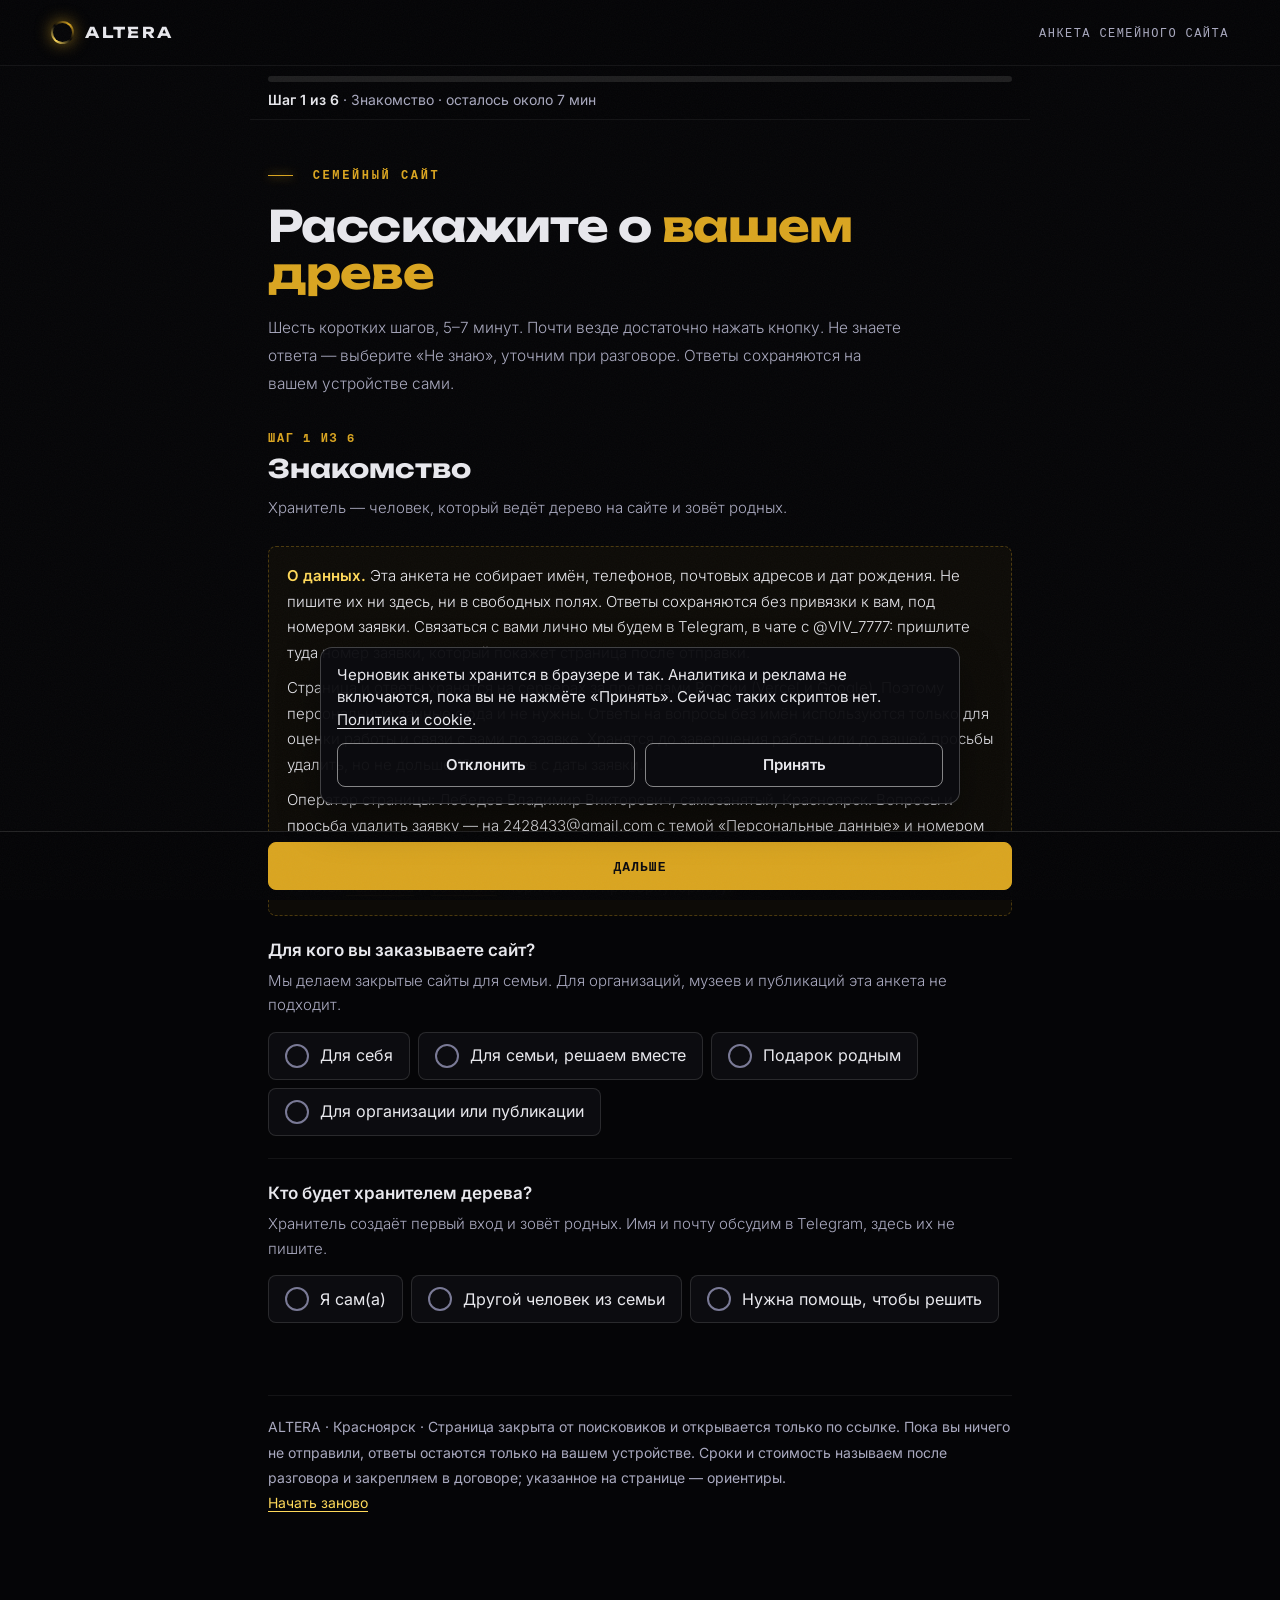
==== commit 8e6f59d6: "Витрина больше не зовёт Google за шрифтами и показывает черновик политики до проверки юристом. Co-au" ====
--- a/chek-list/index.html
+++ b/chek-list/index.html
@@ -8,10 +8,11 @@
   <meta name="robots" content="noindex,nofollow">
   <!-- До нажатия «Отправить» страница не обращается ни к каким чужим адресам:
        шрифты лежат рядом (fonts/), аналитики и сторонних скриптов нет. -->
-  <meta http-equiv="Content-Security-Policy" content="default-src 'none'; script-src 'unsafe-inline'; style-src 'self' 'unsafe-inline'; font-src 'self'; img-src 'self' data:; connect-src https://script.google.com https://script.googleusercontent.com; base-uri 'none'; form-action 'none'">
+  <meta http-equiv="Content-Security-Policy" content="default-src 'none'; script-src 'self' 'unsafe-inline'; style-src 'self' 'unsafe-inline'; font-src 'self'; img-src 'self' data:; connect-src https://script.google.com https://script.googleusercontent.com; base-uri 'none'; form-action 'none'">
   <link rel="icon" href="/favicon.svg" type="image/svg+xml">
   <!-- Пути абсолютные: страница отдаётся и по /chek-list, и по /chek-list/ -->
   <link rel="stylesheet" href="/style.css">
+  <link rel="stylesheet" href="/cookie.css">
   <style>
     /* ── Свои шрифты (лицензия SIL OFL), без Google Fonts ── */
     @font-face{font-family:'Inter';font-style:normal;font-weight:100 900;font-display:swap;src:url(/chek-list/fonts/inter-cyrillic.woff2) format('woff2');unicode-range:U+0301,U+0400-045F,U+0490-0491,U+04B0-04B1,U+2116}
@@ -50,7 +51,9 @@
     .cl-privacy{margin:26px 0 0;padding:16px 18px;border:1px dashed var(--gold-border);background:rgba(218,165,32,.04);border-radius:8px;font-size:15px;line-height:1.7;font-weight:300}
     .cl-privacy p{margin:0 0 10px}.cl-privacy p:last-child{margin:0}
     .cl-privacy strong{color:var(--gold-bright);font-weight:600}
-    .cl-privacy a,.cl-hint a,.cl-card a,.cl-stop a{color:var(--gold-bright);text-decoration:underline;text-underline-offset:3px}
+    .cl-privacy a,.cl-hint a,.cl-card a,.cl-stop a,.cl-consent a{color:var(--gold-bright);text-decoration:underline;text-underline-offset:3px}
+    .cl-consent{display:flex;gap:12px;align-items:flex-start;margin:14px 0 0;font-size:16px;line-height:1.45;cursor:pointer}
+    .cl-consent input{width:22px;height:22px;margin:2px 0 0;flex:none;accent-color:var(--gold)}
 
     .cl-step{margin-top:30px}
     .cl-step h2{margin:0;font-family:var(--display);font-size:clamp(1.15rem,4.2vw,1.6rem);line-height:1.2;outline:0}
@@ -203,7 +206,12 @@
 
         <div class="cl-sendbox">
           <div class="chip-wrap" id="cl-ack-notice-wrap"></div>
-          <p class="cl-note" style="margin-top:10px">Подробнее о данных — в заметке на первом шаге: имена и контакты в анкету не вписываются.</p>
+          <p class="cl-note" style="margin-top:10px">Подробнее о данных — в заметке на первом шаге: имена и контакты в анкету не вписываются. Перед отправкой в Google нужна отдельная галочка согласия.</p>
+          <label class="cl-consent">
+            <input type="checkbox" id="cl-consent">
+            <span>Даю согласие на обработку персональных данных для этой заявки.</span>
+          </label>
+          <p class="cl-note">Текст согласия — отдельная страница: <a href="../consent.html">согласие</a>. Политика: <a href="../privacy.html">политика и cookie</a>.</p>
           <div class="cl-actions">
             <button type="button" class="cl-btn main big" id="cl-send" hidden>Отправить заявку →</button>
             <button type="button" class="cl-btn big" id="cl-copy">Скопировать текст заявки</button>
@@ -277,7 +285,7 @@
      кнопка «Отправить заявку» скрыта, работают «Скопировать текст заявки»
      и «Написать в Telegram». TOKEN — общая строка с google-apps-script.gs;
      это не секрет, а защита от случайных вызовов. */
-  var SCRIPT_URL = '';
+  var SCRIPT_URL = 'https://script.google.com/macros/s/AKfycbxfA4tjBqcDIhrbxIDqu1lovAS18rfnAtHJx7prYzs8bzFPoEGX5ku1Cgfk3HexmMC9/exec';
   var TOKEN = '5812314a6dac426bfe2cede20f629995c7e37f3c7d6281e7';
   var TG_URL = 'https://t.me/VlV_7777';
   var VERSION = '2026-10-19.2';
@@ -520,8 +528,18 @@
       p1.appendChild(el('strong', '', 'О данных. '));
       p1.appendChild(document.createTextNode('Эта анкета не собирает имён, телефонов, почтовых адресов и дат рождения. Не пишите их ни здесь, ни в свободных полях. Ответы сохраняются без привязки к вам, под номером заявки. Связаться с вами лично мы будем в Telegram, в чате с @VlV_7777: пришлите туда номер заявки, который покажет страница после отправки.'));
       var p2 = el('p', '', 'Страница и ответы хранятся на серверах за пределами России (Vercel и Google). Поэтому персональные данные сюда и не нужны. Ответы на вопросы без имён используются только для оценки работы и связи с вами по заявке. Хранятся до завершения работы или до вашей просьбы удалить, но не дольше 12 месяцев с даты заявки.');
-      var p3 = el('p', '', 'Оператор страницы: Лебедев Владимир Викторович, самозанятый, Красноярск. Вопросы и просьба удалить заявку — в Telegram @VlV_7777 с номером заявки.');
-      note.appendChild(p1); note.appendChild(p2); note.appendChild(p3);
+      var p3 = el('p', '', 'Оператор страницы: Лебедев Владимир Викторович, самозанятый, Красноярск. Вопросы и просьба удалить заявку — на 2428433@gmail.com с темой «Персональные данные» и номером заявки, или в Telegram @VlV_7777.');
+      var p4 = el('p');
+      p4.appendChild(document.createTextNode('Тексты: '));
+      var a1 = el('a', '', 'политика');
+      a1.href = '../privacy.html';
+      var a2 = el('a', '', 'согласие');
+      a2.href = '../consent.html';
+      p4.appendChild(a1);
+      p4.appendChild(document.createTextNode(' и '));
+      p4.appendChild(a2);
+      p4.appendChild(document.createTextNode('. Черновик на проверку юристу.'));
+      note.appendChild(p1); note.appendChild(p2); note.appendChild(p3); note.appendChild(p4);
       sec.appendChild(note);
     }
 
@@ -917,6 +935,7 @@
     if (is('audience', 'org')) return 'Для организаций эта анкета не подходит. Напишите нам в Telegram.';
     if (badNow().length) { return 'В некоторых полях есть имена или контакты. Уберите их, пожалуйста: они здесь не нужны.'; }
     if (!A.ack_notice) return 'Отметьте галочку «Я понимаю, что имена, телефоны, почту…», она нужна для отправки.';
+    if (!document.getElementById('cl-consent').checked) return 'Отметьте согласие на обработку персональных данных. Галочка не стоит заранее.';
     if (!hasAnswers()) return 'Пока нечего отправлять: ответьте хотя бы на один вопрос.';
     return '';
   }
@@ -1143,5 +1162,13 @@
   });
 })();
 </script>
+<div id="cookie-banner" class="cookie-banner cookie-banner--high" data-key="altera-cookie" hidden>
+  <p>Черновик анкеты хранится в браузере и так. Аналитика и реклама не включаются, пока вы не нажмёте «Принять». Сейчас таких скриптов нет. <a href="/privacy.html">Политика и cookie</a>.</p>
+  <div class="cookie-banner__row">
+    <button type="button" data-cookie="reject">Отклонить</button>
+    <button type="button" data-cookie="accept">Принять</button>
+  </div>
+</div>
+<script src="/cookie.js" defer></script>
 </body>
 </html>
--- a/cookie.css
+++ b/cookie.css
@@ -0,0 +1,9 @@
+/* «Принять» и «Отклонить» одного размера и одной заливки: ни одна не спрятана. */
+.cookie-banner{position:fixed;z-index:80;left:16px;right:16px;bottom:16px;max-width:640px;margin:0 auto;padding:16px;border:1px solid rgba(255,255,255,.22);border-radius:12px;background:rgba(12,12,16,.96);color:#e8e8ed;font:15px/1.5 Inter,Arial,sans-serif;box-shadow:0 16px 40px rgba(0,0,0,.35)}
+.cookie-banner p{margin:0 0 12px}
+.cookie-banner a{color:inherit;text-decoration:underline;text-underline-offset:3px}
+.cookie-banner__row{display:flex;gap:10px}
+.cookie-banner__row button{flex:1 1 0;min-height:44px;border:1px solid rgba(255,255,255,.5);border-radius:8px;background:transparent;color:inherit;font:inherit;font-weight:600;cursor:pointer}
+.cookie-banner__row button:hover{background:rgba(255,255,255,.08)}
+.cookie-banner__row button:focus-visible{outline:2px solid #fff;outline-offset:2px}
+.cookie-banner--high{bottom:96px}
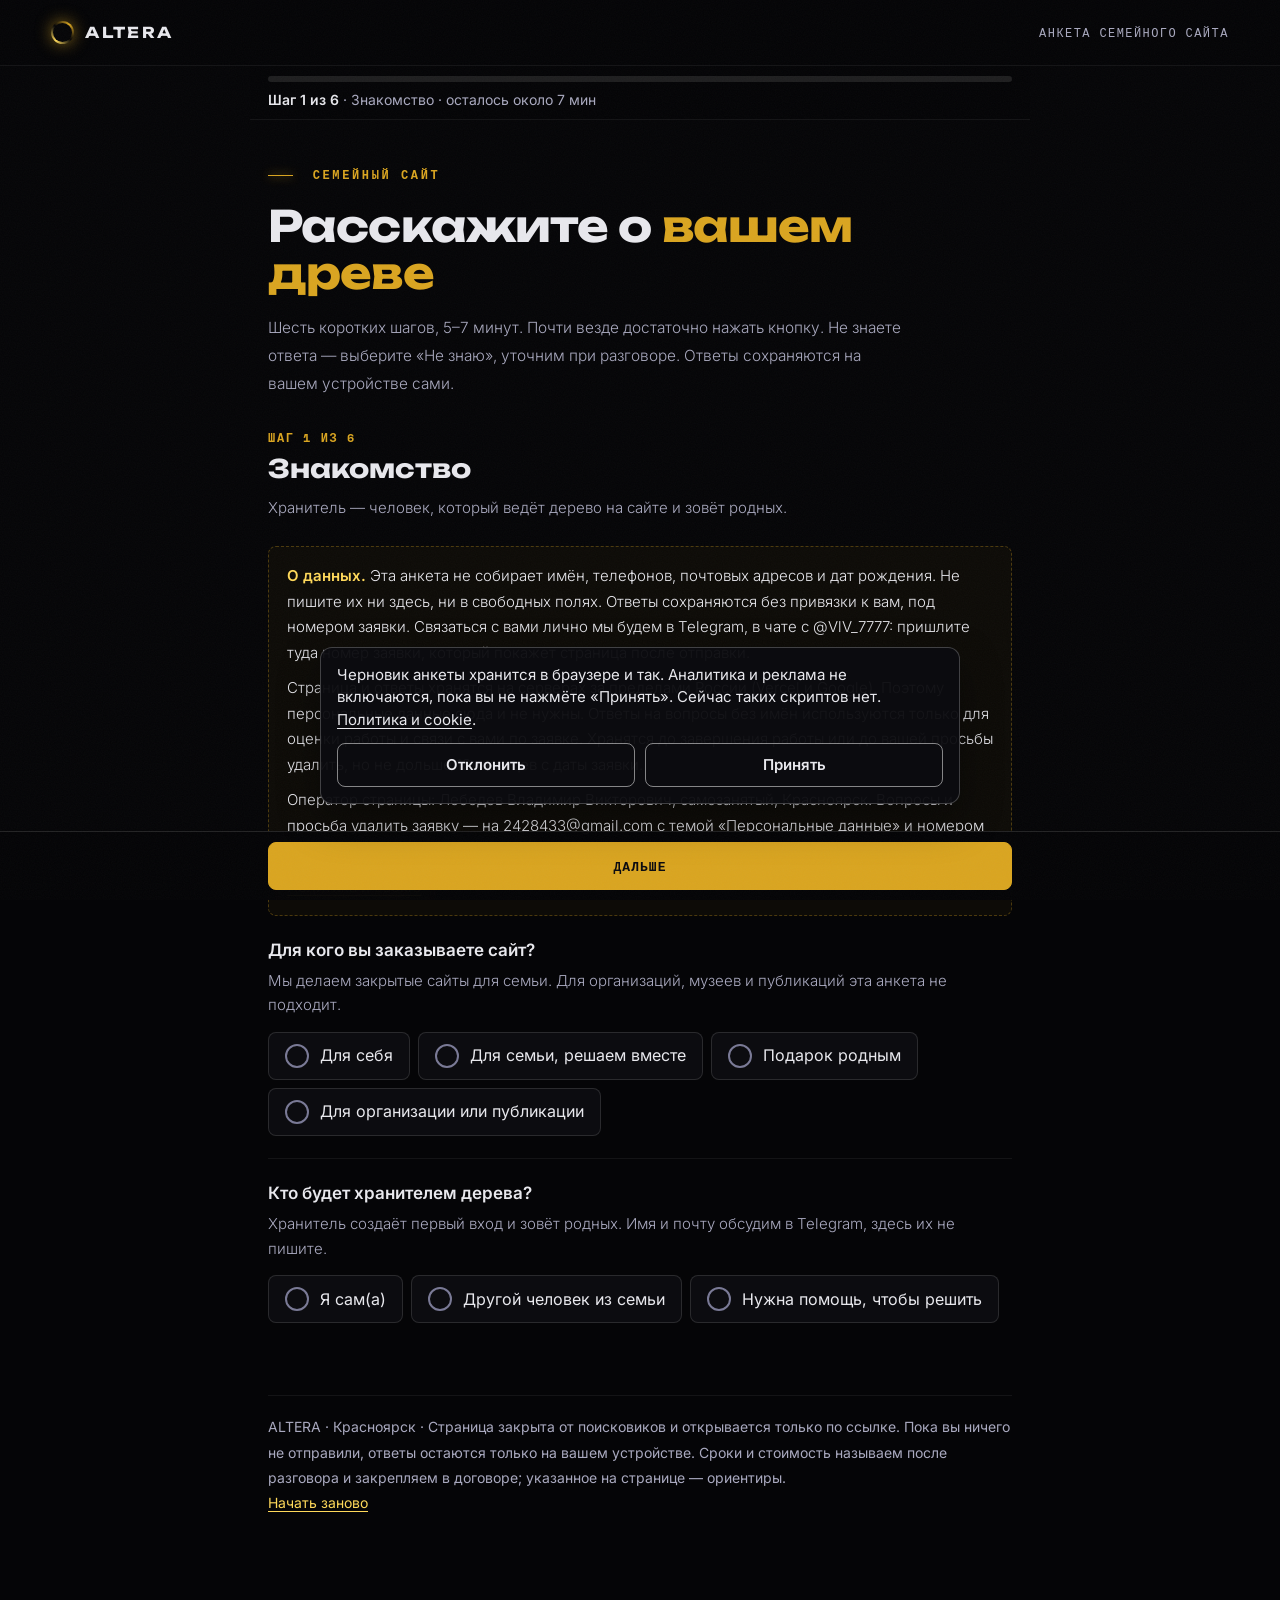
==== commit da73caf0: "Правки юриста: без галочки на Google и без страницы согласия." ====
--- a/chek-list/index.html
+++ b/chek-list/index.html
@@ -51,9 +51,7 @@
     .cl-privacy{margin:26px 0 0;padding:16px 18px;border:1px dashed var(--gold-border);background:rgba(218,165,32,.04);border-radius:8px;font-size:15px;line-height:1.7;font-weight:300}
     .cl-privacy p{margin:0 0 10px}.cl-privacy p:last-child{margin:0}
     .cl-privacy strong{color:var(--gold-bright);font-weight:600}
-    .cl-privacy a,.cl-hint a,.cl-card a,.cl-stop a,.cl-consent a{color:var(--gold-bright);text-decoration:underline;text-underline-offset:3px}
-    .cl-consent{display:flex;gap:12px;align-items:flex-start;margin:14px 0 0;font-size:16px;line-height:1.45;cursor:pointer}
-    .cl-consent input{width:22px;height:22px;margin:2px 0 0;flex:none;accent-color:var(--gold)}
+    .cl-privacy a,.cl-hint a,.cl-card a,.cl-stop a{color:var(--gold-bright);text-decoration:underline;text-underline-offset:3px}
 
     .cl-step{margin-top:30px}
     .cl-step h2{margin:0;font-family:var(--display);font-size:clamp(1.15rem,4.2vw,1.6rem);line-height:1.2;outline:0}
@@ -206,12 +204,7 @@
 
         <div class="cl-sendbox">
           <div class="chip-wrap" id="cl-ack-notice-wrap"></div>
-          <p class="cl-note" style="margin-top:10px">Подробнее о данных — в заметке на первом шаге: имена и контакты в анкету не вписываются. Перед отправкой в Google нужна отдельная галочка согласия.</p>
-          <label class="cl-consent">
-            <input type="checkbox" id="cl-consent">
-            <span>Даю согласие на обработку персональных данных для этой заявки.</span>
-          </label>
-          <p class="cl-note">Текст согласия — отдельная страница: <a href="../consent.html">согласие</a>. Политика: <a href="../privacy.html">политика и cookie</a>.</p>
+          <p class="cl-note" style="margin-top:10px">Подробнее о данных — в заметке на первом шаге: имена и контакты в анкету не вписываются. <a href="../privacy.html">Политика и cookie</a>.</p>
           <div class="cl-actions">
             <button type="button" class="cl-btn main big" id="cl-send" hidden>Отправить заявку →</button>
             <button type="button" class="cl-btn big" id="cl-copy">Скопировать текст заявки</button>
@@ -530,15 +523,9 @@
       var p2 = el('p', '', 'Страница и ответы хранятся на серверах за пределами России (Vercel и Google). Поэтому персональные данные сюда и не нужны. Ответы на вопросы без имён используются только для оценки работы и связи с вами по заявке. Хранятся до завершения работы или до вашей просьбы удалить, но не дольше 12 месяцев с даты заявки.');
       var p3 = el('p', '', 'Оператор страницы: Лебедев Владимир Викторович, самозанятый, Красноярск. Вопросы и просьба удалить заявку — на 2428433@gmail.com с темой «Персональные данные» и номером заявки, или в Telegram @VlV_7777.');
       var p4 = el('p');
-      p4.appendChild(document.createTextNode('Тексты: '));
-      var a1 = el('a', '', 'политика');
+      var a1 = el('a', '', 'Политика и cookie');
       a1.href = '../privacy.html';
-      var a2 = el('a', '', 'согласие');
-      a2.href = '../consent.html';
       p4.appendChild(a1);
-      p4.appendChild(document.createTextNode(' и '));
-      p4.appendChild(a2);
-      p4.appendChild(document.createTextNode('. Черновик на проверку юристу.'));
       note.appendChild(p1); note.appendChild(p2); note.appendChild(p3); note.appendChild(p4);
       sec.appendChild(note);
     }
@@ -935,7 +922,6 @@
     if (is('audience', 'org')) return 'Для организаций эта анкета не подходит. Напишите нам в Telegram.';
     if (badNow().length) { return 'В некоторых полях есть имена или контакты. Уберите их, пожалуйста: они здесь не нужны.'; }
     if (!A.ack_notice) return 'Отметьте галочку «Я понимаю, что имена, телефоны, почту…», она нужна для отправки.';
-    if (!document.getElementById('cl-consent').checked) return 'Отметьте согласие на обработку персональных данных. Галочка не стоит заранее.';
     if (!hasAnswers()) return 'Пока нечего отправлять: ответьте хотя бы на один вопрос.';
     return '';
   }
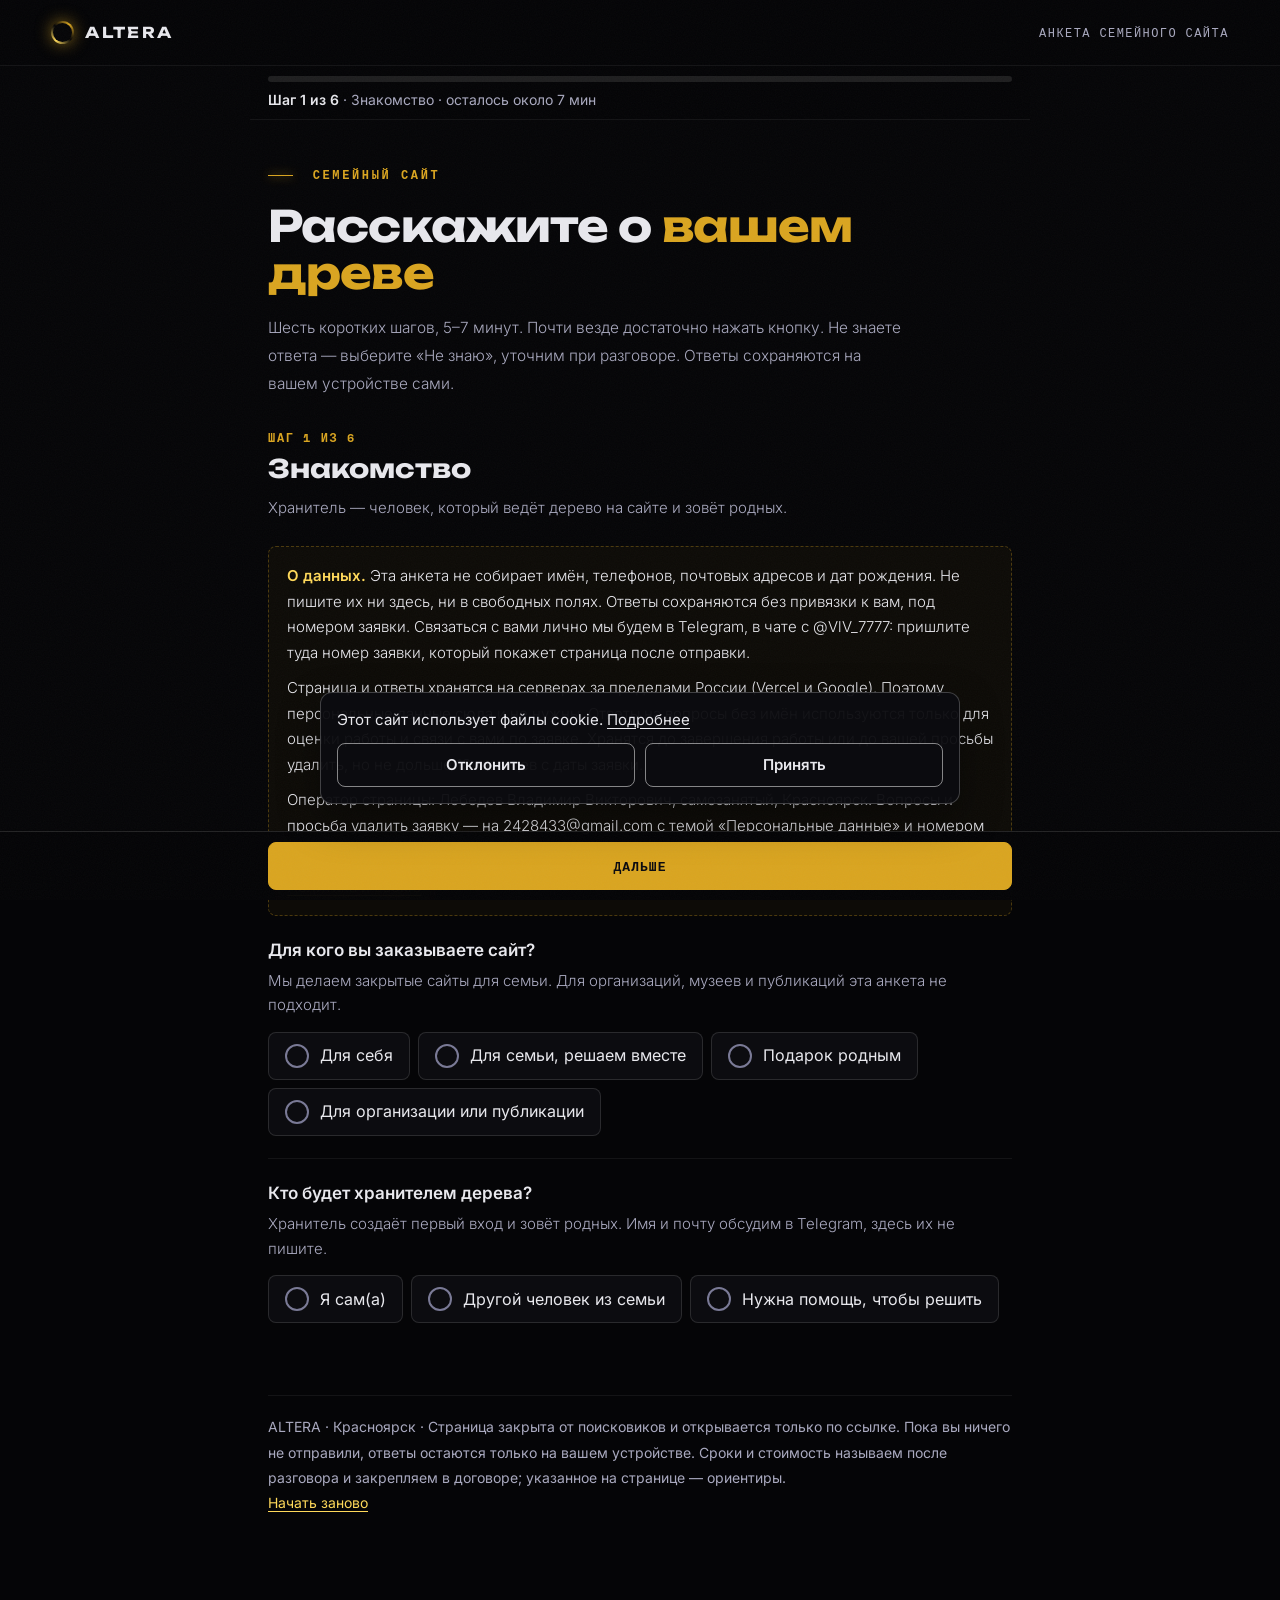
==== commit e10ee288: "Короткая надпись окна cookie, как на обычных сайтах. Co-authored-by: Cursor <cursoragent@cursor.com>" ====
--- a/chek-list/index.html
+++ b/chek-list/index.html
@@ -1149,7 +1149,7 @@
 })();
 </script>
 <div id="cookie-banner" class="cookie-banner cookie-banner--high" data-key="altera-cookie" hidden>
-  <p>Черновик анкеты хранится в браузере и так. Аналитика и реклама не включаются, пока вы не нажмёте «Принять». Сейчас таких скриптов нет. <a href="/privacy.html">Политика и cookie</a>.</p>
+  <p>Этот сайт использует файлы cookie. <a href="/privacy.html">Подробнее</a></p>
   <div class="cookie-banner__row">
     <button type="button" data-cookie="reject">Отклонить</button>
     <button type="button" data-cookie="accept">Принять</button>
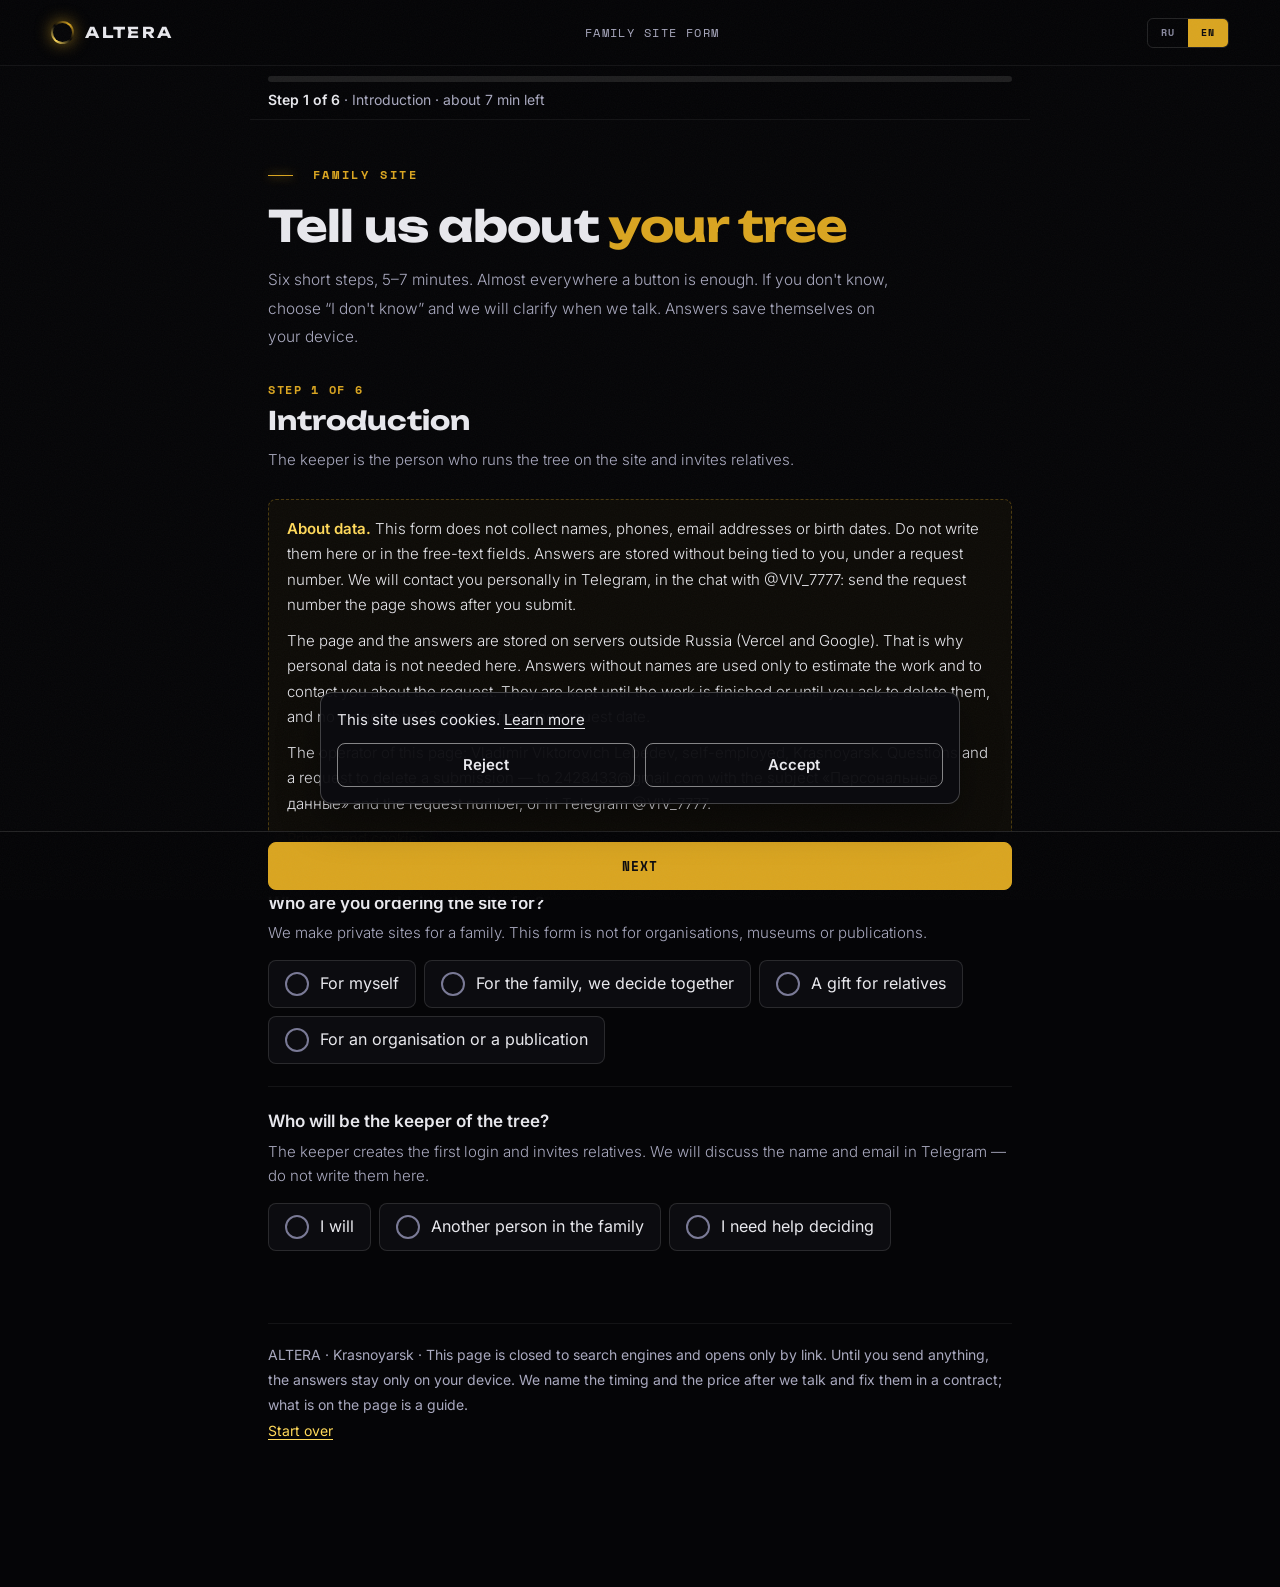
==== commit 4459a6fe: "Английские переводы видимых русских текстов Карточки РОД и КАРТОТЕКА, демо-страницы, политика и анке" ====
--- a/chek-list/index.html
+++ b/chek-list/index.html
@@ -3,8 +3,8 @@
 <head>
   <meta charset="utf-8">
   <meta name="viewport" content="width=device-width,initial-scale=1">
-  <title>Анкета семейного сайта — ALTERA</title>
-  <meta name="description" content="Короткая анкета перед созданием закрытого семейного сайта-древа: 6 шагов, 5–7 минут.">
+  <title data-en="Family site form — ALTERA">Анкета семейного сайта — ALTERA</title>
+  <meta name="description" content="Короткая анкета перед созданием закрытого семейного сайта-древа: 6 шагов, 5–7 минут." data-en="A short form before a private family-tree site: 6 steps, 5–7 minutes.">
   <meta name="robots" content="noindex,nofollow">
   <!-- До нажатия «Отправить» страница не обращается ни к каким чужим адресам:
        шрифты лежат рядом (fonts/), аналитики и сторонних скриптов нет. -->
@@ -42,6 +42,7 @@
     .cl-head h1 em{font-style:normal;color:var(--gold)}
     .cl-head .lead{margin:0;color:var(--hint)}
     .kicker{font-size:12px}
+    .kicker span.cl-kicker-text{display:inline;width:auto;height:auto;margin:0;background:none;box-shadow:none;vertical-align:baseline}
 
     .cl-banner{margin-top:18px;padding:12px 16px;border:1px solid var(--gold-border);border-radius:8px;background:var(--gold-dim);font-size:15px;line-height:1.6;display:flex;gap:12px;align-items:center;justify-content:space-between;flex-wrap:wrap}
     .cl-link{background:none;border:0;padding:0;min-height:44px;color:var(--gold-bright);font:inherit;font-size:15px;text-decoration:underline;text-underline-offset:3px;cursor:pointer}
@@ -134,6 +135,7 @@
     .cl-confirm p{margin:0 0 12px;font-size:16px;line-height:1.6}
     .cl-foot{margin-top:50px;padding-top:18px;border-top:1px solid var(--line);color:var(--hint);font-size:14px;line-height:1.8}
     .cl-foot a{color:var(--text);text-decoration:underline;text-underline-offset:3px}
+    .cl-top .lang-switch{margin-left:16px;flex:none}
     @media(max-width:600px){
       .cl-actions{flex-direction:column}
       .cl-actions .cl-btn{width:100%}
@@ -146,8 +148,11 @@
 <body>
   <div class="noise" aria-hidden="true"></div>
   <header class="cl-top">
-    <a class="brand" href="/" aria-label="ALTERA — на главную"><span class="brand-mark" aria-hidden="true"><i></i></span><span>ALTERA</span></a>
-    <span class="tag">Анкета семейного сайта</span>
+    <a class="brand" href="/" aria-label="ALTERA — на главную" data-en-aria="ALTERA — home"><span class="brand-mark" aria-hidden="true"><i></i></span><span>ALTERA</span></a>
+    <span class="tag" data-en="Family site form">Анкета семейного сайта</span>
+    <div class="lang-switch" role="group" aria-label="Язык / Language" data-en-aria="Language / Язык">
+      <button type="button" data-lang="ru" class="is-active" aria-pressed="true">RU</button><button type="button" data-lang="en" aria-pressed="false">EN</button>
+    </div>
   </header>
 
   <main class="cl-page">
@@ -157,16 +162,16 @@
     </div>
 
     <div class="cl-head" id="cl-head">
-      <p class="kicker"><span></span> СЕМЕЙНЫЙ САЙТ</p>
-      <h1>Расскажите о <em>вашем древе</em></h1>
-      <p class="lead">Шесть коротких шагов, 5–7 минут. Почти везде достаточно нажать кнопку. Не знаете ответа — выберите «Не знаю», уточним при разговоре. Ответы сохраняются на вашем устройстве сами.</p>
+      <p class="kicker"><span></span> <span class="cl-kicker-text" data-en="FAMILY SITE">СЕМЕЙНЫЙ САЙТ</span></p>
+      <h1 data-en="Tell us about <em>your tree</em>">Расскажите о <em>вашем древе</em></h1>
+      <p class="lead" data-en="Six short steps, 5–7 minutes. Almost everywhere a button is enough. If you don't know, choose “I don't know” and we will clarify when we talk. Answers save themselves on your device.">Шесть коротких шагов, 5–7 минут. Почти везде достаточно нажать кнопку. Не знаете ответа — выберите «Не знаю», уточним при разговоре. Ответы сохраняются на вашем устройстве сами.</p>
     </div>
 
-    <noscript><p class="cl-stop">Для анкеты нужен включённый JavaScript. Или просто напишите нам в <a href="https://t.me/VlV_7777">Telegram @VlV_7777</a>.</p></noscript>
+    <noscript><p class="cl-stop" data-en="The form needs JavaScript turned on. Or just write to us in <a href=&quot;https://t.me/VlV_7777&quot;>Telegram @VlV_7777</a>.">Для анкеты нужен включённый JavaScript. Или просто напишите нам в <a href="https://t.me/VlV_7777">Telegram @VlV_7777</a>.</p></noscript>
 
     <div class="cl-banner" id="cl-banner" hidden>
       <span id="cl-banner-text"></span>
-      <button type="button" class="cl-link" id="cl-banner-reset">Начать заново</button>
+      <button type="button" class="cl-link" id="cl-banner-reset" data-en="Start over">Начать заново</button>
     </div>
 
     <form id="cl-form" autocomplete="off" novalidate>
@@ -175,27 +180,27 @@
       <!-- Экран «Проверьте план» -->
       <section id="cl-review" hidden>
         <div class="cl-step">
-          <span class="cl-step-num">ПОСЛЕДНИЙ ЭКРАН</span>
-          <h2 tabindex="-1" id="cl-review-h">Проверьте план</h2>
-          <p class="cl-why">Так мы поняли вашу задачу. Всё можно поправить: нажмите «изменить» у нужной строки.</p>
+          <span class="cl-step-num" data-en="LAST SCREEN">ПОСЛЕДНИЙ ЭКРАН</span>
+          <h2 tabindex="-1" id="cl-review-h" data-en="Check the plan">Проверьте план</h2>
+          <p class="cl-why" data-en="This is how we understood your task. Everything can be changed: press “edit” on the row.">Так мы поняли вашу задачу. Всё можно поправить: нажмите «изменить» у нужной строки.</p>
         </div>
-        <div class="cl-card"><h3>Ваш сайт</h3><ul class="cl-rows" id="cl-rows"></ul></div>
-        <div class="cl-card"><h3>Что мы сделаем</h3><ol class="cl-list" id="cl-plan"></ol>
-          <p class="cl-note">Сроки и условия называем после разговора и фиксируем в договоре. Всё, что указано на этой странице, — ориентиры.</p></div>
-        <div class="cl-card"><h3>Что нужно от вас</h3><ul class="cl-list" id="cl-need"></ul></div>
+        <div class="cl-card"><h3 data-en="Your site">Ваш сайт</h3><ul class="cl-rows" id="cl-rows"></ul></div>
+        <div class="cl-card"><h3 data-en="What we will do">Что мы сделаем</h3><ol class="cl-list" id="cl-plan"></ol>
+          <p class="cl-note" data-en="We name the timing and the terms after we talk, and fix them in a contract. Everything on this page is a guide.">Сроки и условия называем после разговора и фиксируем в договоре. Всё, что указано на этой странице, — ориентиры.</p></div>
+        <div class="cl-card"><h3 data-en="What we need from you">Что нужно от вас</h3><ul class="cl-list" id="cl-need"></ul></div>
 
         <details class="cl-limits" id="cl-limits">
-          <summary>Что сайт не делает</summary>
+          <summary data-en="What the site does not do">Что сайт не делает</summary>
           <div class="in">
             <ul class="cl-list">
-              <li>Не ищет предков сам: в нём нет архивов, ДНК-анализа и совпадений с чужими деревьями. Всё, что в дереве, вносит семья.</li>
-              <li>Нет распознавания лиц: людей на фотографиях отмечают вручную.</li>
-              <li>Не проверяет законность внесённых сведений и согласие родных. За содержимое сайта отвечает хранитель.</li>
-              <li>Хостинг и база данных находятся не в России (сервисы Vercel и Supabase). Их доступность и условия определяют сами сервисы.</li>
-              <li>Абсолютной защиты не бывает: безопасность зависит и от паролей родных. Мы не отвечаем за доступ, который родственник отдал другим.</li>
-              <li>Резервную копию делает хранитель кнопкой «Скачать .ged». У студии копий нет.</li>
-              <li>Это сайт, а не приложение из магазина. На телефоне он открывается и выглядит как приложение.</li>
-              <li>Карта мест, печать плакатом, набор дерева с бумаги и перенос фотографий — отдельная работа.</li>
+              <li data-en="It does not search for ancestors by itself: there are no archives, no DNA analysis and no matches with other people's trees. Everything in the tree is entered by the family.">Не ищет предков сам: в нём нет архивов, ДНК-анализа и совпадений с чужими деревьями. Всё, что в дереве, вносит семья.</li>
+              <li data-en="There is no face recognition: people in photographs are marked by hand.">Нет распознавания лиц: людей на фотографиях отмечают вручную.</li>
+              <li data-en="It does not check whether the entered information is lawful or whether relatives agreed. The keeper is responsible for what is on the site.">Не проверяет законность внесённых сведений и согласие родных. За содержимое сайта отвечает хранитель.</li>
+              <li data-en="The hosting and the database are not in Russia (Vercel and Supabase). Those services set their own availability and terms.">Хостинг и база данных находятся не в России (сервисы Vercel и Supabase). Их доступность и условия определяют сами сервисы.</li>
+              <li data-en="There is no absolute protection: safety also depends on relatives' passwords. We are not responsible for access a relative gave to someone else.">Абсолютной защиты не бывает: безопасность зависит и от паролей родных. Мы не отвечаем за доступ, который родственник отдал другим.</li>
+              <li data-en="The keeper makes the backup with the “Download .ged” button. The studio keeps no copies.">Резервную копию делает хранитель кнопкой «Скачать .ged». У студии копий нет.</li>
+              <li data-en="It is a site, not an app from a store. On a phone it opens and looks like an app.">Это сайт, а не приложение из магазина. На телефоне он открывается и выглядит как приложение.</li>
+              <li data-en="A map of places, poster printing, typing the tree from paper and moving photographs are separate work.">Карта мест, печать плакатом, набор дерева с бумаги и перенос фотографий — отдельная работа.</li>
             </ul>
           </div>
         </details>
@@ -204,44 +209,44 @@
 
         <div class="cl-sendbox">
           <div class="chip-wrap" id="cl-ack-notice-wrap"></div>
-          <p class="cl-note" style="margin-top:10px">Подробнее о данных — в заметке на первом шаге: имена и контакты в анкету не вписываются. <a href="../privacy.html">Политика и cookie</a>.</p>
+          <p class="cl-note" style="margin-top:10px" data-en="More about data is in the note on the first step: names and contacts do not go in the form. <a href=&quot;../privacy.html&quot;>Privacy and cookies</a>.">Подробнее о данных — в заметке на первом шаге: имена и контакты в анкету не вписываются. <a href="../privacy.html">Политика и cookie</a>.</p>
           <div class="cl-actions">
-            <button type="button" class="cl-btn main big" id="cl-send" hidden>Отправить заявку →</button>
-            <button type="button" class="cl-btn big" id="cl-copy">Скопировать текст заявки</button>
-            <a class="cl-btn main big" id="cl-tg-review" target="_blank" rel="noopener">Написать в Telegram</a>
+            <button type="button" class="cl-btn main big" id="cl-send" hidden data-en="Send the request →">Отправить заявку →</button>
+            <button type="button" class="cl-btn big" id="cl-copy" data-en="Copy the request text">Скопировать текст заявки</button>
+            <a class="cl-btn main big" id="cl-tg-review" target="_blank" rel="noopener" data-en="Write in Telegram">Написать в Telegram</a>
           </div>
           <p class="cl-said" id="cl-said" role="status" aria-live="polite"></p>
-          <textarea id="cl-fallback" class="cl-input" readonly aria-label="Текст заявки для копирования"></textarea>
+          <textarea id="cl-fallback" class="cl-input" readonly aria-label="Текст заявки для копирования" data-en-aria="Request text to copy"></textarea>
         </div>
       </section>
 
       <!-- Экран «Спасибо» -->
       <section id="cl-thanks" class="cl-thanks" hidden>
         <div class="cl-step">
-          <span class="cl-step-num">ГОТОВО</span>
-          <h2 tabindex="-1" id="cl-thanks-h">Заявка отправлена. Спасибо!</h2>
-          <p class="cl-why">Номер вашей заявки:</p>
+          <span class="cl-step-num" data-en="DONE">ГОТОВО</span>
+          <h2 tabindex="-1" id="cl-thanks-h" data-en="Request sent. Thank you!">Заявка отправлена. Спасибо!</h2>
+          <p class="cl-why" data-en="Your request number:">Номер вашей заявки:</p>
           <div class="cl-order" id="cl-order-big"></div>
-          <p class="cl-reply">Напишите нам в Telegram и назовите этот номер: так мы поймём, чья это заявка. Ответим в течение 3 рабочих дней.</p>
-          <div class="cl-actions"><a class="cl-btn main big" id="cl-tg-thanks" target="_blank" rel="noopener">Написать в Telegram</a></div>
+          <p class="cl-reply" data-en="Write to us in Telegram and name this number: that is how we know whose request it is. We reply within 3 business days.">Напишите нам в Telegram и назовите этот номер: так мы поймём, чья это заявка. Ответим в течение 3 рабочих дней.</p>
+          <div class="cl-actions"><a class="cl-btn main big" id="cl-tg-thanks" target="_blank" rel="noopener" data-en="Write in Telegram">Написать в Telegram</a></div>
         </div>
-        <div class="cl-card"><h3>Вот что вы рассказали</h3><ul class="cl-rows" id="cl-sum"></ul></div>
-        <div class="cl-card"><h3>Что дальше</h3>
+        <div class="cl-card"><h3 data-en="Here is what you told us">Вот что вы рассказали</h3><ul class="cl-rows" id="cl-sum"></ul></div>
+        <div class="cl-card"><h3 data-en="What happens next">Что дальше</h3>
           <ol class="cl-list">
-            <li>Вы пишете нам в Telegram и называете номер заявки.</li>
-            <li>Мы читаем ответы и в течение 3 рабочих дней пишем вам вариант и ориентир по срокам.</li>
-            <li>Созвон на 15 минут: уточним детали. Условия фиксируем в договоре.</li>
+            <li data-en="You write to us in Telegram and name the request number.">Вы пишете нам в Telegram и называете номер заявки.</li>
+            <li data-en="We read the answers and within 3 business days write you a proposal and a guide on timing.">Мы читаем ответы и в течение 3 рабочих дней пишем вам вариант и ориентир по срокам.</li>
+            <li data-en="A 15-minute call: we clarify the details. The terms are fixed in a contract.">Созвон на 15 минут: уточним детали. Условия фиксируем в договоре.</li>
           </ol>
-          <p class="cl-note">Заявка ни к чему вас не обязывает.</p></div>
-        <div class="cl-card"><h3>Что нужно от вас дальше</h3><ul class="cl-list" id="cl-need2"></ul></div>
-        <div class="cl-card"><h3>Пока ждёте</h3>
-          <p class="cl-note" style="margin-top:0">Посмотрите, как выглядит такой сайт: <a href="https://altera-tau.vercel.app/demo/rod.html" target="_blank" rel="noopener">пример «РОД»</a>.</p>
+          <p class="cl-note" data-en="The request does not oblige you to anything.">Заявка ни к чему вас не обязывает.</p></div>
+        <div class="cl-card"><h3 data-en="What we need from you next">Что нужно от вас дальше</h3><ul class="cl-list" id="cl-need2"></ul></div>
+        <div class="cl-card"><h3 data-en="While you wait">Пока ждёте</h3>
+          <p class="cl-note" style="margin-top:0" data-en="See what such a site looks like: <a href=&quot;https://altera-tau.vercel.app/demo/rod.html&quot; target=&quot;_blank&quot; rel=&quot;noopener&quot;>the KIN example</a>.">Посмотрите, как выглядит такой сайт: <a href="https://altera-tau.vercel.app/demo/rod.html" target="_blank" rel="noopener">пример «РОД»</a>.</p>
           <div class="cl-actions">
-            <button type="button" class="cl-btn" id="cl-copy2">Скопировать текст заявки</button>
-            <button type="button" class="cl-btn" id="cl-reset2">Начать заново</button>
+            <button type="button" class="cl-btn" id="cl-copy2" data-en="Copy the request text">Скопировать текст заявки</button>
+            <button type="button" class="cl-btn" id="cl-reset2" data-en="Start over">Начать заново</button>
           </div>
           <p class="cl-said" id="cl-said2" role="status" aria-live="polite"></p>
-          <textarea id="cl-fallback2" class="cl-input" readonly aria-label="Текст заявки для копирования" style="display:none;min-height:160px"></textarea>
+          <textarea id="cl-fallback2" class="cl-input" readonly aria-label="Текст заявки для копирования" data-en-aria="Request text to copy" style="display:none;min-height:160px"></textarea>
         </div>
       </section>
 
@@ -250,21 +255,21 @@
     </form>
 
     <div class="cl-confirm" id="cl-confirm" hidden role="alertdialog" aria-labelledby="cl-confirm-t">
-      <p id="cl-confirm-t">Точно начать заново? Все ответы на этом устройстве будут стёрты.</p>
+      <p id="cl-confirm-t" data-en="Start over for certain? Every answer on this device will be erased.">Точно начать заново? Все ответы на этом устройстве будут стёрты.</p>
       <div class="cl-actions" style="margin-top:0">
-        <button type="button" class="cl-btn" id="cl-confirm-no">Нет, оставить</button>
-        <button type="button" class="cl-btn main" id="cl-confirm-yes">Да, стереть</button>
+        <button type="button" class="cl-btn" id="cl-confirm-no" data-en="No, keep them">Нет, оставить</button>
+        <button type="button" class="cl-btn main" id="cl-confirm-yes" data-en="Yes, erase">Да, стереть</button>
       </div>
     </div>
 
-    <p class="cl-foot">ALTERA · Красноярск · Страница закрыта от поисковиков и открывается только по ссылке. Пока вы ничего не отправили, ответы остаются только на вашем устройстве. Сроки и стоимость называем после разговора и закрепляем в договоре; указанное на странице — ориентиры.
-      <span id="cl-foot-reset-wrap"><br><button type="button" class="cl-link small" id="cl-foot-reset">Начать заново</button></span></p>
+    <p class="cl-foot"><span data-en="ALTERA · Krasnoyarsk · This page is closed to search engines and opens only by link. Until you send anything, the answers stay only on your device. We name the timing and the price after we talk and fix them in a contract; what is on the page is a guide.">ALTERA · Красноярск · Страница закрыта от поисковиков и открывается только по ссылке. Пока вы ничего не отправили, ответы остаются только на вашем устройстве. Сроки и стоимость называем после разговора и закрепляем в договоре; указанное на странице — ориентиры.</span>
+      <span id="cl-foot-reset-wrap"><br><button type="button" class="cl-link small" id="cl-foot-reset" data-en="Start over">Начать заново</button></span></p>
   </main>
 
   <div class="cl-nav" id="cl-nav">
     <p class="cl-navmsg" id="cl-navmsg" role="alert" hidden></p>
     <div class="in">
-      <button type="button" class="cl-btn" id="cl-back">Назад</button>
+      <button type="button" class="cl-btn" id="cl-back" data-en="Back">Назад</button>
       <button type="button" class="cl-btn main" id="cl-next">Дальше</button>
     </div>
   </div>
@@ -272,6 +277,11 @@
 <script>
 (function () {
   'use strict';
+
+  function enOn() {
+    try { return localStorage.getItem('altera-lang') === 'en'; } catch (e) { return false; }
+  }
+  function tr(ru, en) { return enOn() && en ? en : ru; }
 
   /* ── Настройки ───────────────────────────────────────────────
      SCRIPT_URL — адрес веб-приложения Google Apps Script. Пока пусто:
@@ -290,124 +300,133 @@
      Ответы хранятся по id вопроса (не по порядку): новые вопросы
      не ломают чужие черновики. type: one | multi | check | text | date.
      other: true — при выборе «Не знаю / другое» появляется поле до 200 знаков. */
-  var DK = { id: 'unknown', label: 'Не знаю' };
-  var DKO = { id: 'unknown', label: 'Не знаю / другое' };
-  var YN = [{ id: 'yes', label: 'Да' }, { id: 'no', label: 'Нет' }, DK];
+  var DK = { id: 'unknown', label: 'Не знаю', en: "I don't know" };
+  var DKO = { id: 'unknown', label: 'Не знаю / другое', en: "I don't know / other" };
+  var YN = [{ id: 'yes', label: 'Да', en: 'Yes' }, { id: 'no', label: 'Нет', en: 'No' }, DK];
 
   var STEPS = [
-    { t: 'Знакомство', why: 'Хранитель — человек, который ведёт дерево на сайте и зовёт родных.' },
-    { t: 'Ваше дерево', why: 'Это самое важное для оценки работы. Достаточно примерных ответов.' },
-    { t: 'Родные и закрытость', why: 'Сайт закрытый: войти можно только по приглашению хранителя, поисковики его не показывают.' },
-    { t: 'Название и адрес', why: 'Само название и адрес назовёте в Telegram. Здесь выбираем только вариант.' },
-    { t: 'Напоминания', why: 'Письма и сообщения о днях рождения, годовщинах и днях памяти.' },
-    { t: 'Сроки и условия', why: 'Последний шаг. Окончательные сроки и условия обсудим при разговоре.' }
+    { t: 'Знакомство', tEn: 'Introduction', why: 'Хранитель — человек, который ведёт дерево на сайте и зовёт родных.', whyEn: 'The keeper is the person who runs the tree on the site and invites relatives.' },
+    { t: 'Ваше дерево', tEn: 'Your tree', why: 'Это самое важное для оценки работы. Достаточно примерных ответов.', whyEn: 'This is what matters most for estimating the work. Approximate answers are enough.' },
+    { t: 'Родные и закрытость', tEn: 'Relatives and privacy', why: 'Сайт закрытый: войти можно только по приглашению хранителя, поисковики его не показывают.', whyEn: 'The site is private: you can enter only by the keeper\'s invitation, and search engines do not show it.' },
+    { t: 'Название и адрес', tEn: 'Name and address', why: 'Само название и адрес назовёте в Telegram. Здесь выбираем только вариант.', whyEn: 'You will name the actual title and address in Telegram. Here we only choose the kind.' },
+    { t: 'Напоминания', tEn: 'Reminders', why: 'Письма и сообщения о днях рождения, годовщинах и днях памяти.', whyEn: 'Letters and messages about birthdays, anniversaries and memorial days.' },
+    { t: 'Сроки и условия', tEn: 'Timing and terms', why: 'Последний шаг. Окончательные сроки и условия обсудим при разговоре.', whyEn: 'The last step. We will settle the final timing and terms when we talk.' }
   ];
 
   var Q = [
-    // шаг 1
-    { id: 'audience', s: 0, type: 'one', short: 'Для кого', label: 'Для кого вы заказываете сайт?',
+    { id: 'audience', s: 0, type: 'one', short: 'Для кого', shortEn: 'For whom', label: 'Для кого вы заказываете сайт?', en: 'Who are you ordering the site for?',
       hint: 'Мы делаем закрытые сайты для семьи. Для организаций, музеев и публикаций эта анкета не подходит.',
-      opts: [{ id: 'self', label: 'Для себя' }, { id: 'family', label: 'Для семьи, решаем вместе' }, { id: 'gift', label: 'Подарок родным' }, { id: 'org', label: 'Для организации или публикации' }] },
-    { id: 'keeper_who', s: 0, type: 'one', short: 'Хранитель', label: 'Кто будет хранителем дерева?',
+      hintEn: 'We make private sites for a family. This form is not for organisations, museums or publications.',
+      opts: [{ id: 'self', label: 'Для себя', en: 'For myself' }, { id: 'family', label: 'Для семьи, решаем вместе', en: 'For the family, we decide together' }, { id: 'gift', label: 'Подарок родным', en: 'A gift for relatives' }, { id: 'org', label: 'Для организации или публикации', en: 'For an organisation or a publication' }] },
+    { id: 'keeper_who', s: 0, type: 'one', short: 'Хранитель', shortEn: 'Keeper', label: 'Кто будет хранителем дерева?', en: 'Who will be the keeper of the tree?',
       hint: 'Хранитель создаёт первый вход и зовёт родных. Имя и почту обсудим в Telegram, здесь их не пишите.',
-      opts: [{ id: 'me', label: 'Я сам(а)' }, { id: 'other', label: 'Другой человек из семьи' }, { id: 'help', label: 'Нужна помощь, чтобы решить' }] },
-
-    // шаг 2
-    { id: 'tree_source', s: 1, type: 'one', other: true, short: 'Где ведётся дерево', label: 'Где сейчас ведётся ваше дерево?',
+      hintEn: 'The keeper creates the first login and invites relatives. We will discuss the name and email in Telegram — do not write them here.',
+      opts: [{ id: 'me', label: 'Я сам(а)', en: 'I will' }, { id: 'other', label: 'Другой человек из семьи', en: 'Another person in the family' }, { id: 'help', label: 'Нужна помощь, чтобы решить', en: 'I need help deciding' }] },
+
+    { id: 'tree_source', s: 1, type: 'one', other: true, short: 'Где ведётся дерево', shortEn: 'Where the tree is kept', label: 'Где сейчас ведётся ваше дерево?', en: 'Where is your tree kept now?',
       hint: 'Сервис в интернете — это MyHeritage, Ancestry, «Древо жизни», FamilySpace, Geni.',
-      opts: [{ id: 'service', label: 'В сервисе в интернете' }, { id: 'file', label: 'В файле: Word, Excel' }, { id: 'paper', label: 'На бумаге, в тетради' }, { id: 'memory', label: 'Только в памяти' }, { id: 'none', label: 'Дерева ещё нет' }, DKO] },
-    { id: 'tree_service', s: 1, type: 'multi', other: true, optional: true, short: 'Какой сервис', label: 'В каком именно сервисе?',
+      hintEn: 'An online service means MyHeritage, Ancestry, Drevo Zhizni, FamilySpace, Geni.',
+      opts: [{ id: 'service', label: 'В сервисе в интернете', en: 'In an online service' }, { id: 'file', label: 'В файле: Word, Excel', en: 'In a file: Word, Excel' }, { id: 'paper', label: 'На бумаге, в тетради', en: 'On paper, in a notebook' }, { id: 'memory', label: 'Только в памяти', en: 'Only in memory' }, { id: 'none', label: 'Дерева ещё нет', en: 'There is no tree yet' }, DKO] },
+    { id: 'tree_service', s: 1, type: 'multi', other: true, optional: true, short: 'Какой сервис', shortEn: 'Which service', label: 'В каком именно сервисе?', en: 'In which service exactly?',
       showIf: function () { return is('tree_source', 'service'); },
-      opts: [{ id: 'myheritage', label: 'MyHeritage' }, { id: 'ancestry', label: 'Ancestry' }, { id: 'drevo', label: 'Древо жизни' }, { id: 'familyspace', label: 'FamilySpace' }, { id: 'geni', label: 'Geni' }, DKO] },
-    { id: 'ged_status', s: 1, type: 'one', short: 'Файл .ged', label: 'Есть ли у вас файл дерева (.ged) или можете ли вы его скачать?',
+      opts: [{ id: 'myheritage', label: 'MyHeritage', en: 'MyHeritage' }, { id: 'ancestry', label: 'Ancestry', en: 'Ancestry' }, { id: 'drevo', label: 'Древо жизни', en: 'Drevo Zhizni' }, { id: 'familyspace', label: 'FamilySpace', en: 'FamilySpace' }, { id: 'geni', label: 'Geni', en: 'Geni' }, DKO] },
+    { id: 'ged_status', s: 1, type: 'one', short: 'Файл .ged', shortEn: '.ged file', label: 'Есть ли у вас файл дерева (.ged) или можете ли вы его скачать?', en: 'Do you have a tree file (.ged), or can you download one?',
       hint: '.ged — файл, в который сервис выгружает дерево; обычно кнопка «Экспорт» или «Скачать». Сам файл сюда не прикладывайте и не присылайте в первом сообщении: в нём имена всех родных. Как его передать, договоримся отдельно.',
+      hintEn: '.ged is the file a service exports the tree into; usually an Export or Download button. Do not attach the file here or send it in the first message: it contains every relative\'s name. We will agree separately how to hand it over.',
       showIf: function () { return is('tree_source', 'service') || is('tree_source', 'unknown') || !A.tree_source; },
-      opts: [{ id: 'have', label: 'Файл .ged уже есть' }, { id: 'can', label: 'Могу скачать сам(а)' }, { id: 'help', label: 'Не знаю как, нужна помощь' }, { id: 'none', label: 'Файла не будет' }, DK] },
-    { id: 'tree_size', s: 1, type: 'one', short: 'Людей в дереве', label: 'Сколько человек в дереве?',
-      hint: 'Примерно, порядок цифры.',
-      opts: [{ id: 'u100', label: 'До 100' }, { id: 'u300', label: '100–300' }, { id: 'u1000', label: '300–1000' }, { id: 'o1000', label: 'Больше 1000' }, DK] },
-    { id: 'photos_count', s: 1, type: 'one', short: 'Фотографий', label: 'Сколько фотографий нужно перенести?',
-      hint: 'Фотографии в файл .ged не входят. Кто на них — не пишите.',
-      opts: [{ id: 'none', label: 'Нет' }, { id: 'u100', label: 'До 100' }, { id: 'u1000', label: '100–1000' }, { id: 'o1000', label: 'Больше 1000' }, DK] },
-    { id: 'typing_needed', s: 1, type: 'one', short: 'Кто вносит людей', label: 'Кто будет вносить людей в дерево?',
+      opts: [{ id: 'have', label: 'Файл .ged уже есть', en: 'I already have a .ged file' }, { id: 'can', label: 'Могу скачать сам(а)', en: 'I can download it myself' }, { id: 'help', label: 'Не знаю как, нужна помощь', en: "I don't know how, I need help" }, { id: 'none', label: 'Файла не будет', en: 'There will be no file' }, DK] },
+    { id: 'tree_size', s: 1, type: 'one', short: 'Людей в дереве', shortEn: 'People in the tree', label: 'Сколько человек в дереве?', en: 'How many people are in the tree?',
+      hint: 'Примерно, порядок цифры.', hintEn: 'Roughly, the order of magnitude.',
+      opts: [{ id: 'u100', label: 'До 100', en: 'Up to 100' }, { id: 'u300', label: '100–300', en: '100–300' }, { id: 'u1000', label: '300–1000', en: '300–1000' }, { id: 'o1000', label: 'Больше 1000', en: 'More than 1000' }, DK] },
+    { id: 'photos_count', s: 1, type: 'one', short: 'Фотографий', shortEn: 'Photographs', label: 'Сколько фотографий нужно перенести?', en: 'How many photographs need to be moved?',
+      hint: 'Фотографии в файл .ged не входят. Кто на них — не пишите.', hintEn: 'Photographs are not inside a .ged file. Do not write who is in them.',
+      opts: [{ id: 'none', label: 'Нет', en: 'None' }, { id: 'u100', label: 'До 100', en: 'Up to 100' }, { id: 'u1000', label: '100–1000', en: '100–1000' }, { id: 'o1000', label: 'Больше 1000', en: 'More than 1000' }, DK] },
+    { id: 'typing_needed', s: 1, type: 'one', short: 'Кто вносит людей', shortEn: 'Who enters people', label: 'Кто будет вносить людей в дерево?', en: 'Who will enter people into the tree?',
       hint: 'Помощь с набором — отдельная работа. Условия обсудим после знакомства с материалом.',
+      hintEn: 'Help with typing is separate work. We will discuss the terms after we see the material.',
       showIf: function () { return anyOf('tree_source', ['file', 'paper', 'memory', 'none']); },
-      opts: [{ id: 'self', label: 'Внесу(ём) сами' }, { id: 'help', label: 'Нужна помощь с набором' }, { id: 'unknown', label: 'Пока не решили / не знаю' }] },
-
-    // шаг 3
-    { id: 'users_count', s: 2, type: 'one', short: 'Родных на сайте', label: 'Сколько родных будут заходить на сайт?',
-      hint: 'Примерно. От этого зависит тариф хостинга.',
-      opts: [{ id: 'u10', label: 'До 10' }, { id: 'u30', label: '10–30' }, { id: 'u100', label: '30–100' }, { id: 'o100', label: 'Больше 100' }, DK] },
-    { id: 'users_abroad', s: 2, type: 'one', short: 'Родные за границей', label: 'Есть ли родные, которые живут за границей?',
-      hint: 'Страны не называйте. Это нужно только для выбора мессенджера.', opts: YN },
-    { id: 'access_roles', s: 2, type: 'one', short: 'Кто правит', label: 'Кто сможет вносить правки?',
+      opts: [{ id: 'self', label: 'Внесу(ём) сами', en: 'We will enter them ourselves' }, { id: 'help', label: 'Нужна помощь с набором', en: 'We need help with typing' }, { id: 'unknown', label: 'Пока не решили / не знаю', en: "Not decided yet / I don't know" }] },
+
+    { id: 'users_count', s: 2, type: 'one', short: 'Родных на сайте', shortEn: 'Relatives on the site', label: 'Сколько родных будут заходить на сайт?', en: 'How many relatives will use the site?',
+      hint: 'Примерно. От этого зависит тариф хостинга.', hintEn: 'Roughly. The hosting plan depends on it.',
+      opts: [{ id: 'u10', label: 'До 10', en: 'Up to 10' }, { id: 'u30', label: '10–30', en: '10–30' }, { id: 'u100', label: '30–100', en: '30–100' }, { id: 'o100', label: 'Больше 100', en: 'More than 100' }, DK] },
+    { id: 'users_abroad', s: 2, type: 'one', short: 'Родные за границей', shortEn: 'Relatives abroad', label: 'Есть ли родные, которые живут за границей?', en: 'Are there relatives who live abroad?',
+      hint: 'Страны не называйте. Это нужно только для выбора мессенджера.', hintEn: 'Do not name countries. This is only for choosing a messenger.', opts: YN },
+    { id: 'access_roles', s: 2, type: 'one', short: 'Кто правит', shortEn: 'Who edits', label: 'Кто сможет вносить правки?', en: 'Who will be able to make edits?',
       hint: 'Есть роль «наблюдатель»: человек видит всё, но ничего не меняет.',
-      opts: [{ id: 'all', label: 'Все могут править' }, { id: 'me', label: 'Правлю я, остальные смотрят' }, { id: 'unknown', label: 'Решим потом' }] },
-    { id: 'objections_exist', s: 2, type: 'one', short: 'Кто-то против', label: 'Может ли кто-то из живых родных быть против, чтобы его данные были на сайте?',
-      hint: 'Живой человек вправе отказаться. Хранитель в таком случае не заводит карточку или заводит её без дат и фото. Имена здесь не нужны.', opts: YN },
-    { id: 'people_separate', s: 2, type: 'check', optional: true, short: 'Люди для отдельного разговора', label: 'Есть люди, о которых мы поговорим отдельно',
-      hint: 'Кого и почему — здесь не пишите. Это разговор хранителя с самими людьми.' },
-
-    // шаг 4
-    { id: 'site_name_kind', s: 3, type: 'one', short: 'Название сайта', label: 'Как назвать сайт?',
+      hintEn: 'There is a viewer role: the person sees everything and changes nothing.',
+      opts: [{ id: 'all', label: 'Все могут править', en: 'Everyone can edit' }, { id: 'me', label: 'Правлю я, остальные смотрят', en: 'I edit, the others look' }, { id: 'unknown', label: 'Решим потом', en: 'We will decide later' }] },
+    { id: 'objections_exist', s: 2, type: 'one', short: 'Кто-то против', shortEn: 'Someone objects', label: 'Может ли кто-то из живых родных быть против, чтобы его данные были на сайте?', en: 'Might a living relative object to their data being on the site?',
+      hint: 'Живой человек вправе отказаться. Хранитель в таком случае не заводит карточку или заводит её без дат и фото. Имена здесь не нужны.',
+      hintEn: 'A living person may refuse. The keeper then does not create a card, or creates it without dates and photos. Names are not needed here.', opts: YN },
+    { id: 'people_separate', s: 2, type: 'check', optional: true, short: 'Люди для отдельного разговора', shortEn: 'People for a separate talk', label: 'Есть люди, о которых мы поговорим отдельно', en: 'There are people we will talk about separately',
+      hint: 'Кого и почему — здесь не пишите. Это разговор хранителя с самими людьми.',
+      hintEn: 'Do not write who or why here. That is a conversation between the keeper and those people.' },
+
+    { id: 'site_name_kind', s: 3, type: 'one', short: 'Название сайта', shortEn: 'Site name', label: 'Как назвать сайт?', en: 'What should the site be called?',
       hint: 'Одно слово в шапке сайта. Само слово назовёте в Telegram, здесь не пишите.',
-      opts: [{ id: 'surname', label: 'Фамилия рода' }, { id: 'own', label: 'Своё слово' }, { id: 'later', label: 'Решим позже' }] },
-    { id: 'domain_type', s: 3, type: 'one', other: true, short: 'Адрес сайта', label: 'Какой адрес у сайта?',
+      hintEn: 'One word in the site header. You will say the word itself in Telegram — do not write it here.',
+      opts: [{ id: 'surname', label: 'Фамилия рода', en: 'The family surname' }, { id: 'own', label: 'Своё слово', en: 'Our own word' }, { id: 'later', label: 'Решим позже', en: 'We will decide later' }] },
+    { id: 'domain_type', s: 3, type: 'one', other: true, short: 'Адрес сайта', shortEn: 'Site address', label: 'Какой адрес у сайта?', en: 'What address should the site have?',
       hint: 'Домен всегда оформляется на вас, не на студию. Окончательно решим после разговора.',
-      opts: [{ id: 'free', label: 'Бесплатный адрес на Vercel' }, { id: 'own', label: 'Свой домен, например название.ru (платно, оплачивается вами)' }, { id: 'help', label: 'Подскажите, что лучше' }, DKO] },
-    { id: 'look', s: 3, type: 'one', other: true, short: 'Оформление', label: 'Как оформить сайт?',
-      link: ['Посмотреть пример «РОД»', 'https://altera-tau.vercel.app/demo/rod.html'],
-      opts: [{ id: 'rod', label: 'Как в примере «РОД»' }, { id: 'colors', label: 'Свои цвета и название' }, { id: 'talk', label: 'Хочу обсудить' }, DKO] },
-    { id: 'language', s: 3, type: 'one', other: true, short: 'Язык сайта', label: 'На каком языке нужен сайт?',
-      hint: 'Спрашиваем, потому что есть родные за границей.',
+      hintEn: 'The domain is always registered to you, not to the studio. We will decide for certain after we talk.',
+      opts: [{ id: 'free', label: 'Бесплатный адрес на Vercel', en: 'A free address on Vercel' }, { id: 'own', label: 'Свой домен, например название.ru (платно, оплачивается вами)', en: 'Our own domain, for example name.ru (paid, paid by you)' }, { id: 'help', label: 'Подскажите, что лучше', en: 'Suggest what is better' }, DKO] },
+    { id: 'look', s: 3, type: 'one', other: true, short: 'Оформление', shortEn: 'Look', label: 'Как оформить сайт?', en: 'How should the site look?',
+      link: ['Посмотреть пример «РОД»', 'https://altera-tau.vercel.app/demo/rod.html'], linkEn: 'See the KIN example',
+      opts: [{ id: 'rod', label: 'Как в примере «РОД»', en: 'Like the KIN example' }, { id: 'colors', label: 'Свои цвета и название', en: 'Our own colours and name' }, { id: 'talk', label: 'Хочу обсудить', en: 'I want to discuss it' }, DKO] },
+    { id: 'language', s: 3, type: 'one', other: true, short: 'Язык сайта', shortEn: 'Site language', label: 'На каком языке нужен сайт?', en: 'What language should the site be in?',
+      hint: 'Спрашиваем, потому что есть родные за границей.', hintEn: 'We ask because there are relatives abroad.',
       showIf: function () { return is('users_abroad', 'yes') || is('users_abroad', 'unknown'); },
-      opts: [{ id: 'ru', label: 'На русском' }, { id: 'other', label: 'На другом (отдельная оценка)' }, DKO] },
-
-    // шаг 5
-    { id: 'notices', s: 4, type: 'one', short: 'Напоминания', label: 'Нужны ли напоминания о днях рождения и днях памяти?',
+      opts: [{ id: 'ru', label: 'На русском', en: 'In Russian' }, { id: 'other', label: 'На другом (отдельная оценка)', en: 'In another language (a separate estimate)' }, DKO] },
+
+    { id: 'notices', s: 4, type: 'one', short: 'Напоминания', shortEn: 'Reminders', label: 'Нужны ли напоминания о днях рождения и днях памяти?', en: 'Do you need reminders of birthdays and memorial days?',
       hint: 'Они приходят письмом или сообщением в мессенджер. Без них работа короче.',
-      opts: [{ id: 'yes', label: 'Да' }, { id: 'no', label: 'Нет' }, { id: 'unknown', label: 'Не уверен(а)' }] },
-    { id: 'notify_channels', s: 4, type: 'multi', short: 'Куда присылать', label: 'Куда присылать напоминания?',
+      hintEn: 'They arrive by email or a messenger message. Without them the work is shorter.',
+      opts: [{ id: 'yes', label: 'Да', en: 'Yes' }, { id: 'no', label: 'Нет', en: 'No' }, { id: 'unknown', label: 'Не уверен(а)', en: "I'm not sure" }] },
+    { id: 'notify_channels', s: 4, type: 'multi', short: 'Куда присылать', shortEn: 'Where to send', label: 'Куда присылать напоминания?', en: 'Where should reminders be sent?',
       hint: 'Можно выбрать несколько. Телеграм настраивается быстро (ориентир: около получаса). MAX проверяет сам мессенджер, на это может уйти до двух суток. Для писем понадобится отдельный почтовый ящик, поможем его завести.',
+      hintEn: 'You can choose several. Telegram is set up quickly (a guide: about half an hour). MAX is checked by the messenger itself, which can take up to two days. Email needs a separate mailbox; we will help you open one.',
       showIf: function () { return is('notices', 'yes'); },
-      opts: [{ id: 'mail', label: 'Почта' }, { id: 'tg', label: 'Телеграм' }, { id: 'max', label: 'MAX' }, DK] },
-    { id: 'timezone', s: 4, type: 'one', other: true, short: 'Часовой пояс', label: 'Какой у вас часовой пояс?',
-      hint: 'Время рассылки подберём под ваш пояс.',
+      opts: [{ id: 'mail', label: 'Почта', en: 'Email' }, { id: 'tg', label: 'Телеграм', en: 'Telegram' }, { id: 'max', label: 'MAX', en: 'MAX' }, DK] },
+    { id: 'timezone', s: 4, type: 'one', other: true, short: 'Часовой пояс', shortEn: 'Time zone', label: 'Какой у вас часовой пояс?', en: 'What is your time zone?',
+      hint: 'Время рассылки подберём под ваш пояс.', hintEn: 'We will set the sending time to your zone.',
       showIf: function () { return is('notices', 'yes'); },
-      opts: [{ id: 'msk', label: 'Москва' }, { id: 'krsk', label: 'Красноярск' }, { id: 'other', label: 'Другой' }, DK] },
-
-    // шаг 6
-    { id: 'deadline', s: 5, type: 'one', short: 'Срок', label: 'Когда нужен готовый сайт?',
-      hint: 'Сроки называем после разговора, это ориентиры.',
-      opts: [{ id: 'month', label: 'В течение месяца' }, { id: 'date', label: 'К дате: юбилей, встреча семьи' }, { id: 'relaxed', label: 'Без спешки' }, DK] },
-    { id: 'deadline_date', s: 5, type: 'date', optional: true, short: 'Дата', label: 'К какому числу?',
+      opts: [{ id: 'msk', label: 'Москва', en: 'Moscow' }, { id: 'krsk', label: 'Красноярск', en: 'Krasnoyarsk' }, { id: 'other', label: 'Другой', en: 'Other' }, DK] },
+
+    { id: 'deadline', s: 5, type: 'one', short: 'Срок', shortEn: 'Timing', label: 'Когда нужен готовый сайт?', en: 'When do you need the finished site?',
+      hint: 'Сроки называем после разговора, это ориентиры.', hintEn: 'We name the timing after we talk; these are guides.',
+      opts: [{ id: 'month', label: 'В течение месяца', en: 'Within a month' }, { id: 'date', label: 'К дате: юбилей, встреча семьи', en: 'By a date: an anniversary, a family gathering' }, { id: 'relaxed', label: 'Без спешки', en: 'No hurry' }, DK] },
+    { id: 'deadline_date', s: 5, type: 'date', optional: true, short: 'Дата', shortEn: 'Date', label: 'К какому числу?', en: 'By what date?',
       showIf: function () { return is('deadline', 'date'); } },
-    { id: 'turnkey', s: 5, type: 'one', short: 'Кто заводит доступы', label: 'Кто будет заводить доступы: почту, адрес сайта, хранилище?',
+    { id: 'turnkey', s: 5, type: 'one', short: 'Кто заводит доступы', shortEn: 'Who opens the accounts', label: 'Кто будет заводить доступы: почту, адрес сайта, хранилище?', en: 'Who will open the accounts: email, the site address, storage?',
       hint: 'Всё оформляется на ваше имя. «Под ключ» значит, что мы ведём вас по шагам и настраиваем вместе с вами.',
-      opts: [{ id: 'self', label: 'Я сам(а), по вашим подсказкам' }, { id: 'turnkey', label: 'Хочу под ключ' }, DK] },
-    { id: 'support', s: 5, type: 'one', other: true, short: 'Поддержка', label: 'Нужна ли помощь после запуска?',
-      hint: 'Условия фиксируем в договоре.',
-      opts: [{ id: 'train', label: 'Только обучение в начале' }, { id: 'ask', label: 'Помощь по просьбе' }, { id: 'perm', label: 'Постоянная поддержка' }, { id: 'none', label: 'Не нужна' }, DKO] },
-    { id: 'hosting_pay', s: 5, type: 'one', short: 'Оплата хостинга', label: 'Готовы ли вы оплачивать хостинг со своего счёта, если понадобится платный тариф?',
+      hintEn: 'Everything is registered in your name. Turnkey means we walk you through the steps and set it up with you.',
+      opts: [{ id: 'self', label: 'Я сам(а), по вашим подсказкам', en: 'I will, following your prompts' }, { id: 'turnkey', label: 'Хочу под ключ', en: 'I want it turnkey' }, DK] },
+    { id: 'support', s: 5, type: 'one', other: true, short: 'Поддержка', shortEn: 'Support', label: 'Нужна ли помощь после запуска?', en: 'Do you need help after launch?',
+      hint: 'Условия фиксируем в договоре.', hintEn: 'The terms are fixed in a contract.',
+      opts: [{ id: 'train', label: 'Только обучение в начале', en: 'Only training at the start' }, { id: 'ask', label: 'Помощь по просьбе', en: 'Help when asked' }, { id: 'perm', label: 'Постоянная поддержка', en: 'Ongoing support' }, { id: 'none', label: 'Не нужна', en: 'Not needed' }, DKO] },
+    { id: 'hosting_pay', s: 5, type: 'one', short: 'Оплата хостинга', shortEn: 'Hosting payment', label: 'Готовы ли вы оплачивать хостинг со своего счёта, если понадобится платный тариф?', en: 'Are you ready to pay for hosting from your own account if a paid plan is needed?',
       hint: 'Хостинг и база оформляются на вас. Бесплатный тариф Vercel (Hobby) не разрешает коммерческое использование: он для личного сайта. Если сайт будет использоваться иначе, нужен платный тариф. Окончательно решим после разговора.',
-      opts: [{ id: 'free', label: 'Хватит бесплатного' }, { id: 'yes', label: 'Да, готов(а) оплатить при необходимости' }, { id: 'unknown', label: 'Не знаю, объясните' }] },
-    { id: 'heard_from', s: 5, type: 'one', other: true, optional: true, short: 'Откуда узнали', label: 'Откуда вы о нас узнали?',
-      opts: [{ id: 'tg', label: 'Телеграм-канал' }, { id: 'vk', label: 'ВК' }, { id: 'max', label: 'MAX' }, { id: 'friends', label: 'Знакомые' }, { id: 'search', label: 'Поиск' }, DKO] },
-    { id: 'extra_wishes', s: 5, type: 'multi', other: true, optional: true, short: 'Хотелось бы ещё', label: 'Что ещё хотелось бы?',
-      hint: 'Всё это — отдельная работа, обсудим при разговоре.',
-      opts: [{ id: 'map', label: 'Карта мест' }, { id: 'print', label: 'Печать плакатом' }, { id: 'dedupe', label: 'Поиск двойников в дереве' }, DKO] },
-    { id: 'wishes_text', s: 5, type: 'text', optional: true, short: 'Пожелания', label: 'Хотите что-то добавить?',
-      hint: 'Своими словами. Не пишите имена, фамилии, телефоны, почту и ссылки на страницы людей. Только суть.' }
+      hintEn: 'The hosting and the database are registered to you. The free Vercel plan (Hobby) does not allow commercial use: it is for a personal site. If the site will be used otherwise, a paid plan is needed. We will decide for certain after we talk.',
+      opts: [{ id: 'free', label: 'Хватит бесплатного', en: 'The free plan is enough' }, { id: 'yes', label: 'Да, готов(а) оплатить при необходимости', en: 'Yes, I am ready to pay if needed' }, { id: 'unknown', label: 'Не знаю, объясните', en: "I don't know, please explain" }] },
+    { id: 'heard_from', s: 5, type: 'one', other: true, optional: true, short: 'Откуда узнали', shortEn: 'How you heard', label: 'Откуда вы о нас узнали?', en: 'How did you hear about us?',
+      opts: [{ id: 'tg', label: 'Телеграм-канал', en: 'A Telegram channel' }, { id: 'vk', label: 'ВК', en: 'VK' }, { id: 'max', label: 'MAX', en: 'MAX' }, { id: 'friends', label: 'Знакомые', en: 'People I know' }, { id: 'search', label: 'Поиск', en: 'Search' }, DKO] },
+    { id: 'extra_wishes', s: 5, type: 'multi', other: true, optional: true, short: 'Хотелось бы ещё', shortEn: 'Also wanted', label: 'Что ещё хотелось бы?', en: 'What else would you like?',
+      hint: 'Всё это — отдельная работа, обсудим при разговоре.', hintEn: 'All of this is separate work; we will discuss it when we talk.',
+      opts: [{ id: 'map', label: 'Карта мест', en: 'A map of places' }, { id: 'print', label: 'Печать плакатом', en: 'Printing as a poster' }, { id: 'dedupe', label: 'Поиск двойников в дереве', en: 'Finding duplicates in the tree' }, DKO] },
+    { id: 'wishes_text', s: 5, type: 'text', optional: true, short: 'Пожелания', shortEn: 'Wishes', label: 'Хотите что-то добавить?', en: 'Want to add anything?',
+      hint: 'Своими словами. Не пишите имена, фамилии, телефоны, почту и ссылки на страницы людей. Только суть.',
+      hintEn: 'In your own words. Do not write names, surnames, phones, emails or links to people\'s pages. The point only.' }
   ];
 
-  // Подтверждения на экране «Проверьте план»
   var ACKS = [
-    { id: 'ack_limits', type: 'check', wrap: 'cl-ack-limits-wrap', optional: true, label: 'Прочитал(а), что сайт не делает.' },
-    { id: 'ack_keeper', type: 'check', wrap: 'cl-ack-keeper-wrap', optional: true, label: 'Понимаю, что за содержимое сайта отвечает хранитель, а не студия.' },
-    { id: 'ack_notice', type: 'check', wrap: 'cl-ack-notice-wrap', required: true, label: 'Я понимаю, что имена, телефоны, почту и даты рождения людей здесь вписывать не нужно, и оставлю контакт только в Telegram.' }
+    { id: 'ack_limits', type: 'check', wrap: 'cl-ack-limits-wrap', optional: true, label: 'Прочитал(а), что сайт не делает.', en: 'I have read what the site does not do.' },
+    { id: 'ack_keeper', type: 'check', wrap: 'cl-ack-keeper-wrap', optional: true, label: 'Понимаю, что за содержимое сайта отвечает хранитель, а не студия.', en: 'I understand that the keeper, not the studio, is responsible for what is on the site.' },
+    { id: 'ack_notice', type: 'check', wrap: 'cl-ack-notice-wrap', required: true, label: 'Я понимаю, что имена, телефоны, почту и даты рождения людей здесь вписывать не нужно, и оставлю контакт только в Telegram.', en: 'I understand that names, phones, emails and birth dates should not be written here, and I will leave contact details only in Telegram.' }
   ];
 
   var FREE_NOTE = 'Не пишите имена, фамилии, телефоны, почту и ссылки на страницы людей. Только суть.';
+  var FREE_NOTE_EN = 'Do not write names, surnames, phones, emails or links to people\'s pages. The point only.';
 
   /* ── Состояние ───────────────────────────────────────────── */
   var A = {};            // ответы по id вопроса
@@ -451,25 +470,26 @@
   function pdReason(s) {
     s = String(s || '');
     if (!s) return '';
-    if (/@/.test(s)) return 'Похоже на почту или ник с «@».';
-    if (/(^|[^\d])(\+\s*7|8[\s\-(]*9)/.test(s) || /(?:\d[\s\-().]*){7,}/.test(s)) return 'Похоже на номер телефона.';
-    if (/https?:|www\.|t\.me|vk\.com|\b[\w-]+\.(ru|com|рф|su|org|net|app|me)\b/i.test(s)) return 'Похоже на ссылку.';
-    if (/(^|[^А-Яа-яЁё])[А-ЯЁ][а-яё]{2,}\s+[А-ЯЁ][а-яё]{2,}(?![А-Яа-яЁё])/.test(s) || /(^|[^A-Za-z])[A-Z][a-z]{2,}\s+[A-Z][a-z]{2,}(?![A-Za-z])/.test(s)) return 'Похоже на имя.';
+    if (/@/.test(s)) return tr('Похоже на почту или ник с «@».', 'This looks like an email or a handle with “@”.');
+    if (/(^|[^\d])(\+\s*7|8[\s\-(]*9)/.test(s) || /(?:\d[\s\-().]*){7,}/.test(s)) return tr('Похоже на номер телефона.', 'This looks like a phone number.');
+    if (/https?:|www\.|t\.me|vk\.com|\b[\w-]+\.(ru|com|рф|su|org|net|app|me)\b/i.test(s)) return tr('Похоже на ссылку.', 'This looks like a link.');
+    if (/(^|[^А-Яа-яЁё])[А-ЯЁ][а-яё]{2,}\s+[А-ЯЁ][а-яё]{2,}(?![А-Яа-яЁё])/.test(s) || /(^|[^A-Za-z])[A-Z][a-z]{2,}\s+[A-Z][a-z]{2,}(?![A-Za-z])/.test(s)) return tr('Похоже на имя.', 'This looks like a name.');
     return '';
   }
 
   /* ── Построение страницы ─────────────────────────────────── */
-  function el(tag, cls, text) {
+  function el(tag, cls, text, en) {
     var e = document.createElement(tag);
     if (cls) e.className = cls;
     if (text) e.textContent = text;
+    if (en) e.setAttribute('data-en', en);
     return e;
   }
 
   var stepsRoot = document.getElementById('cl-steps');
   var qNodes = {};       // id -> {box, inputs, other, warn}
 
-  function chip(kind, name, id, value, text) {
+  function chip(kind, name, id, value, text, en) {
     var lab = el('label', 'chip ' + kind);
     var inp = document.createElement('input');
     inp.type = kind === 'one' ? 'radio' : 'checkbox';
@@ -477,14 +497,14 @@
     inp.id = id;
     inp.value = value;
     lab.appendChild(inp);
-    lab.appendChild(el('span', '', text));
+    lab.appendChild(el('span', '', text, en));
     return { lab: lab, inp: inp };
   }
 
   function otherField(q) {
     var wrap = el('div', 'cl-other');
     wrap.hidden = true;
-    var l = el('label', '', 'Если хотите, уточните своими словами');
+    var l = el('label', '', 'Если хотите, уточните своими словами', 'If you want, add a few words of your own');
     l.setAttribute('for', 'o-' + q.id);
     var inp = document.createElement('input');
     inp.type = 'text';
@@ -493,7 +513,7 @@
     inp.maxLength = MAX_FIELD;
     inp.setAttribute('data-other', q.id);
     inp.setAttribute('aria-describedby', 'oh-' + q.id);
-    var h = el('p', 'cl-hint', FREE_NOTE + ' До ' + MAX_FIELD + ' знаков.');
+    var h = el('p', 'cl-hint', FREE_NOTE + ' До ' + MAX_FIELD + ' знаков.', FREE_NOTE_EN + ' Up to ' + MAX_FIELD + ' characters.');
     h.id = 'oh-' + q.id;
     var warn = el('p', 'cl-warn');
     warn.hidden = true;
@@ -506,24 +526,24 @@
     var sec = el('section', 'cl-step');
     sec.setAttribute('data-step', si);
     sec.hidden = true;
-    var num = el('span', 'cl-step-num', 'ШАГ ' + (si + 1) + ' ИЗ ' + STEPS.length);
-    var h2 = el('h2', '', s.t);
+    var num = el('span', 'cl-step-num', 'ШАГ ' + (si + 1) + ' ИЗ ' + STEPS.length, 'STEP ' + (si + 1) + ' OF ' + STEPS.length);
+    var h2 = el('h2', '', s.t, s.tEn);
     h2.tabIndex = -1;
     sec.appendChild(num);
     sec.appendChild(h2);
-    sec.appendChild(el('p', 'cl-why', s.why));
+    sec.appendChild(el('p', 'cl-why', s.why, s.whyEn));
     sec.__h = h2;
 
     // заметка о данных — над первым вопросом первого шага
     if (si === 0) {
       var note = el('div', 'cl-privacy');
       var p1 = el('p');
-      p1.appendChild(el('strong', '', 'О данных. '));
-      p1.appendChild(document.createTextNode('Эта анкета не собирает имён, телефонов, почтовых адресов и дат рождения. Не пишите их ни здесь, ни в свободных полях. Ответы сохраняются без привязки к вам, под номером заявки. Связаться с вами лично мы будем в Telegram, в чате с @VlV_7777: пришлите туда номер заявки, который покажет страница после отправки.'));
-      var p2 = el('p', '', 'Страница и ответы хранятся на серверах за пределами России (Vercel и Google). Поэтому персональные данные сюда и не нужны. Ответы на вопросы без имён используются только для оценки работы и связи с вами по заявке. Хранятся до завершения работы или до вашей просьбы удалить, но не дольше 12 месяцев с даты заявки.');
-      var p3 = el('p', '', 'Оператор страницы: Лебедев Владимир Викторович, самозанятый, Красноярск. Вопросы и просьба удалить заявку — на 2428433@gmail.com с темой «Персональные данные» и номером заявки, или в Telegram @VlV_7777.');
+      p1.appendChild(el('strong', '', 'О данных. ', 'About data. '));
+      p1.appendChild(el('span', '', 'Эта анкета не собирает имён, телефонов, почтовых адресов и дат рождения. Не пишите их ни здесь, ни в свободных полях. Ответы сохраняются без привязки к вам, под номером заявки. Связаться с вами лично мы будем в Telegram, в чате с @VlV_7777: пришлите туда номер заявки, который покажет страница после отправки.', 'This form does not collect names, phones, email addresses or birth dates. Do not write them here or in the free-text fields. Answers are stored without being tied to you, under a request number. We will contact you personally in Telegram, in the chat with @VlV_7777: send the request number the page shows after you submit.'));
+      var p2 = el('p', '', 'Страница и ответы хранятся на серверах за пределами России (Vercel и Google). Поэтому персональные данные сюда и не нужны. Ответы на вопросы без имён используются только для оценки работы и связи с вами по заявке. Хранятся до завершения работы или до вашей просьбы удалить, но не дольше 12 месяцев с даты заявки.', 'The page and the answers are stored on servers outside Russia (Vercel and Google). That is why personal data is not needed here. Answers without names are used only to estimate the work and to contact you about the request. They are kept until the work is finished or until you ask to delete them, and no longer than 12 months from the request date.');
+      var p3 = el('p', '', 'Оператор страницы: Лебедев Владимир Викторович, самозанятый, Красноярск. Вопросы и просьба удалить заявку — на 2428433@gmail.com с темой «Персональные данные» и номером заявки, или в Telegram @VlV_7777.', 'The operator of this page: Vladimir Viktorovich Lebedev, self-employed, Krasnoyarsk. Questions and a request to delete a submission — to 2428433@gmail.com with the subject «Персональные данные» and the request number, or in Telegram @VlV_7777.');
       var p4 = el('p');
-      var a1 = el('a', '', 'Политика и cookie');
+      var a1 = el('a', '', 'Политика и cookie', 'Privacy and cookies');
       a1.href = '../privacy.html';
       p4.appendChild(a1);
       note.appendChild(p1); note.appendChild(p2); note.appendChild(p3); note.appendChild(p4);
@@ -537,27 +557,27 @@
       var describedBy = '';
 
       if (q.type === 'check') {
-        var c = chip('check', q.id, 'f-' + q.id, '1', q.label);
-        var legend = el('legend', 'cl-ask');
+        var c = chip('check', q.id, 'f-' + q.id, '1', q.label, q.en);
+        var legend = el('legend', 'cl-ask', q.label, q.en);
         legend.style.cssText = 'position:absolute;left:-9999px';
-        legend.textContent = q.label;
         box.appendChild(legend);
         box.appendChild(c.lab);
-        if (q.hint) { var ph = el('p', 'cl-hint', q.hint); box.appendChild(ph); }
+        if (q.hint) { var ph = el('p', 'cl-hint', q.hint, q.hintEn); box.appendChild(ph); }
         node.inputs.push(c);
       } else {
-        var lg = el('legend', 'cl-ask', q.label);
-        if (q.optional) lg.appendChild(el('span', 'cl-opt', ' — можно пропустить'));
+        var lg = el('legend', 'cl-ask');
+        lg.appendChild(el('span', '', q.label, q.en));
+        if (q.optional) lg.appendChild(el('span', 'cl-opt', ' — можно пропустить', ' — you can skip this'));
         box.appendChild(lg);
         if (q.hint) {
-          var hp = el('p', 'cl-hint', q.hint);
+          var hp = el('p', 'cl-hint', q.hint, q.hintEn);
           hp.id = 'h-' + q.id;
           box.appendChild(hp);
           describedBy = hp.id;
         }
         if (q.link) {
           var lp = el('p', 'cl-hint');
-          var a = el('a', '', q.link[0]);
+          var a = el('a', '', q.link[0], q.linkEn);
           a.href = q.link[1]; a.target = '_blank'; a.rel = 'noopener';
           lp.appendChild(a);
           box.appendChild(lp);
@@ -567,7 +587,7 @@
         if (q.type === 'one' || q.type === 'multi') {
           var chips = el('div', 'cl-chips');
           q.opts.forEach(function (o) {
-            var cc = chip(q.type, q.id, 'f-' + q.id + '-' + o.id, o.id, o.label);
+            var cc = chip(q.type, q.id, 'f-' + q.id + '-' + o.id, o.id, o.label, o.en);
             chips.appendChild(cc.lab);
             node.inputs.push(cc);
           });
@@ -581,11 +601,11 @@
             var stop = el('p', 'cl-stop');
             stop.id = 'cl-org';
             stop.hidden = true;
-            stop.appendChild(document.createTextNode('Спасибо за интерес! Сейчас мы делаем только закрытые сайты для семьи, для личного использования. Если у вас другая задача, напишите нам в '));
-            var ta = el('a', '', 'Telegram @VlV_7777');
+            stop.appendChild(el('span', '', 'Спасибо за интерес! Сейчас мы делаем только закрытые сайты для семьи, для личного использования. Если у вас другая задача, напишите нам в ', 'Thank you for the interest! Right now we make only private sites for a family, for personal use. If you have a different task, write to us in '));
+            var ta = el('a', '', 'Telegram @VlV_7777', 'Telegram @VlV_7777');
             ta.href = TG_URL; ta.target = '_blank'; ta.rel = 'noopener';
             stop.appendChild(ta);
-            stop.appendChild(document.createTextNode(': обсудим, возможно ли это.'));
+            stop.appendChild(el('span', '', ': обсудим, возможно ли это.', ': we will discuss whether it is possible.'));
             box.appendChild(stop);
           }
         } else if (q.type === 'text') {
@@ -596,6 +616,7 @@
           ti.maxLength = MAX_FIELD;
           ti.setAttribute('data-text', q.id);
           ti.setAttribute('aria-label', q.label);
+          if (q.en) ti.setAttribute('data-en-aria', q.en);
           if (describedBy) ti.setAttribute('aria-describedby', describedBy);
           var cnt = el('p', 'cl-count', '0 / ' + MAX_FIELD);
           var w = el('p', 'cl-warn');
@@ -611,6 +632,7 @@
           di.className = 'cl-input';
           di.setAttribute('data-date', q.id);
           di.setAttribute('aria-label', q.label);
+          if (q.en) di.setAttribute('data-en-aria', q.en);
           f2.appendChild(di);
           box.appendChild(f2);
           node.date = di;
@@ -625,7 +647,7 @@
   // галочки подтверждения на экране проверки
   var ackNodes = {};
   ACKS.forEach(function (a) {
-    var c = chip('check', a.id, 'f-' + a.id, '1', a.label);
+    var c = chip('check', a.id, 'f-' + a.id, '1', a.label, a.en);
     c.lab.style.marginTop = '14px';
     document.getElementById(a.wrap).appendChild(c.lab);
     ackNodes[a.id] = c;
@@ -682,7 +704,7 @@
   function checkField(inp, warn) {
     var r = pdReason(inp.value);
     if (r) {
-      warn.textContent = r + ' Имена и контакты здесь не нужны: уберите их, пожалуйста.';
+      warn.textContent = r + ' ' + tr('Имена и контакты здесь не нужны: уберите их, пожалуйста.', 'Names and contacts are not needed here: please remove them.');
       warn.hidden = false;
       inp.setAttribute('aria-invalid', 'true');
     } else {
@@ -735,12 +757,12 @@
     if (step < REVIEW) {
       fill.style.width = Math.round((step / STEPS.length) * 100) + '%';
       info.innerHTML = '';
-      var b = el('b', '', 'Шаг ' + (step + 1) + ' из ' + STEPS.length);
+      var b = el('b', '', tr('Шаг ', 'Step ') + (step + 1) + tr(' из ', ' of ') + STEPS.length);
       info.appendChild(b);
-      info.appendChild(document.createTextNode(' · ' + STEPS[step].t + ' · осталось около ' + (STEPS.length + 1 - step) + ' мин'));
+      info.appendChild(document.createTextNode(' · ' + tr(STEPS[step].t, STEPS[step].tEn) + ' · ' + tr('осталось около ', 'about ') + (STEPS.length + 1 - step) + tr(' мин', ' min left')));
     } else if (step === REVIEW) {
       fill.style.width = '100%';
-      info.textContent = 'Все шаги пройдены. Осталось проверить и отправить.';
+      info.textContent = tr('Все шаги пройдены. Осталось проверить и отправить.', 'Every step is done. Check it and send.');
     }
 
     // нижняя панель
@@ -750,10 +772,10 @@
     var next = document.getElementById('cl-next');
     back.hidden = step === 0;
     next.hidden = step === REVIEW;
-    next.textContent = step === STEPS.length - 1 ? 'Проверить план' : 'Дальше';
+    next.textContent = step === STEPS.length - 1 ? tr('Проверить план', 'Check the plan') : tr('Дальше', 'Next');
     next.disabled = org && step === 0;
     hideNavMsg();
-    if (next.disabled) showNavMsg('Для организаций эта анкета не подходит. Выберите другой ответ или напишите нам в Telegram.');
+    if (next.disabled) showNavMsg(tr('Для организаций эта анкета не подходит. Выберите другой ответ или напишите нам в Telegram.', 'This form is not for organisations. Choose another answer or write to us in Telegram.'));
 
     document.getElementById('cl-foot-reset-wrap').hidden = step === THANKS;
 
@@ -766,12 +788,12 @@
 
   /* ── Подписи ответов ─────────────────────────────────────── */
   function optLabel(q, id) {
-    for (var i = 0; i < (q.opts || []).length; i++) if (q.opts[i].id === id) return q.opts[i].label;
+    for (var i = 0; i < (q.opts || []).length; i++) if (q.opts[i].id === id) return tr(q.opts[i].label, q.opts[i].en);
     return id;
   }
   function answerText(q) {
     var v = A[q.id];
-    if (q.type === 'check') return v ? 'да' : '';
+    if (q.type === 'check') return v ? tr('да', 'yes') : '';
     if (q.type === 'text' || q.type === 'date') return v ? String(v) : '';
     var ids = toArr(v);
     if (!ids.length) return '';
@@ -786,13 +808,13 @@
     var li = el('li');
     var left = el('div');
     left.appendChild(el('span', 'k', key));
-    left.appendChild(el('span', val ? 'v' : 'v none', val || 'Не указано, уточним при разговоре'));
+    left.appendChild(el('span', val ? 'v' : 'v none', val || tr('Не указано, уточним при разговоре', "Not specified — we'll clarify when we talk")));
     li.appendChild(left);
     if (gotoStep !== undefined) {
-      var b = el('button', 'cl-link small', 'изменить');
+      var b = el('button', 'cl-link small', tr('изменить', 'edit'));
       b.type = 'button';
       b.setAttribute('data-goto', gotoStep);
-      b.setAttribute('aria-label', 'Изменить: ' + key);
+      b.setAttribute('aria-label', tr('Изменить: ', 'Edit: ') + key);
       li.appendChild(b);
     }
     ul.appendChild(li);
@@ -801,12 +823,14 @@
   function ruDate(iso) {
     var m = /^(\d{4})-(\d{2})-(\d{2})$/.exec(String(iso || ''));
     if (!m) return String(iso || '');
-    var mon = ['января', 'февраля', 'марта', 'апреля', 'мая', 'июня', 'июля', 'августа', 'сентября', 'октября', 'ноября', 'декабря'];
+    var mon = enOn()
+      ? ['January', 'February', 'March', 'April', 'May', 'June', 'July', 'August', 'September', 'October', 'November', 'December']
+      : ['января', 'февраля', 'марта', 'апреля', 'мая', 'июня', 'июля', 'августа', 'сентября', 'октября', 'ноября', 'декабря'];
     return parseInt(m[3], 10) + ' ' + mon[parseInt(m[2], 10) - 1] + ' ' + m[1];
   }
 
   function siteRows(ul, withEdit) {
-    function r(q, text) { row(ul, byId[q].short, text !== undefined ? text : lab(q), withEdit ? byId[q].s : undefined); }
+    function r(q, text) { row(ul, tr(byId[q].short, byId[q].shortEn), text !== undefined ? text : lab(q), withEdit ? byId[q].s : undefined); }
     r('tree_source');
     r('tree_size');
     r('users_count');
@@ -814,47 +838,47 @@
     r('domain_type');
     r('look');
     var nt = lab('notices');
-    if (is('notices', 'yes')) { var ch = lab('notify_channels'); nt = 'Да' + (ch ? ': ' + ch : ''); }
-    row(ul, 'Напоминания', nt, withEdit ? 4 : undefined);
+    if (is('notices', 'yes')) { var ch = lab('notify_channels'); nt = tr('Да', 'Yes') + (ch ? ': ' + ch : ''); }
+    row(ul, tr('Напоминания', 'Reminders'), nt, withEdit ? 4 : undefined);
     r('deadline', lab('deadline') ? lab('deadline') + (A.deadline_date ? ' (' + ruDate(A.deadline_date) + ')' : '') : '');
     r('support');
   }
 
   function planSteps() {
     var s = [
-      'Согласуем с вами срок и условия и закрепим их в договоре.',
-      'Создадим для вас закрытое хранилище данных и сайт на ваше имя.',
+      tr('Согласуем с вами срок и условия и закрепим их в договоре.', 'We will agree the timing and the terms with you and fix them in a contract.'),
+      tr('Создадим для вас закрытое хранилище данных и сайт на ваше имя.', 'We will create a private data store and a site in your name.'),
       is('ged_status', 'none') || anyOf('tree_source', ['paper', 'memory', 'none'])
-        ? 'Поможем собрать дерево в одном месте и перенесём его на сайт, проверив людей, связи и даты.'
-        : 'Перенесём дерево из вашего файла и проверим людей, связи и даты.',
-      'Заведём первый вход для хранителя и проверим, что права у него полные.',
-      'Подготовим приглашения для родных и готовые сообщения к ним.',
-      'Покажем хранителю, как всё устроено и где скачать копию дерева, и дадим короткую памятку: о чём предупредить родных и как убрать карточку по просьбе человека.',
-      'Вместе с вами проверим готовый сайт и передадим его вам.'
+        ? tr('Поможем собрать дерево в одном месте и перенесём его на сайт, проверив людей, связи и даты.', 'We will help gather the tree in one place and move it onto the site, checking people, links and dates.')
+        : tr('Перенесём дерево из вашего файла и проверим людей, связи и даты.', 'We will move the tree from your file and check people, links and dates.'),
+      tr('Заведём первый вход для хранителя и проверим, что права у него полные.', 'We will create the keeper\'s first login and check that their rights are complete.'),
+      tr('Подготовим приглашения для родных и готовые сообщения к ним.', 'We will prepare invitations for relatives and ready messages to go with them.'),
+      tr('Покажем хранителю, как всё устроено и где скачать копию дерева, и дадим короткую памятку: о чём предупредить родных и как убрать карточку по просьбе человека.', 'We will show the keeper how it works and where to download a copy of the tree, and give a short note: what to tell relatives and how to remove a card if a person asks.'),
+      tr('Вместе с вами проверим готовый сайт и передадим его вам.', 'Together we will check the finished site and hand it over to you.')
     ];
     if (is('notices', 'yes')) {
-      s.push('Включим ежедневную рассылку напоминаний.');
-      if (is('notify_channels', 'mail')) s.push('Поможем завести отдельный почтовый ящик для писем и проверим, что письма доходят.');
-      if (is('notify_channels', 'tg')) s.push('Настроим Telegram-бота для напоминаний (ориентир: около получаса).');
-      if (is('notify_channels', 'max')) s.push('Настроим бота в MAX (проверка мессенджером может занять до двух суток).');
+      s.push(tr('Включим ежедневную рассылку напоминаний.', 'We will turn on a daily reminder mailing.'));
+      if (is('notify_channels', 'mail')) s.push(tr('Поможем завести отдельный почтовый ящик для писем и проверим, что письма доходят.', 'We will help open a separate mailbox for the letters and check that they arrive.'));
+      if (is('notify_channels', 'tg')) s.push(tr('Настроим Telegram-бота для напоминаний (ориентир: около получаса).', 'We will set up a Telegram bot for reminders (a guide: about half an hour).'));
+      if (is('notify_channels', 'max')) s.push(tr('Настроим бота в MAX (проверка мессенджером может занять до двух суток).', 'We will set up a bot in MAX (the messenger\'s check can take up to two days).'));
     }
-    if (is('domain_type', 'own')) s.push('Поможем выбрать и подключить свой домен, он оформляется на вас.');
-    if (is('look', 'colors')) s.push('Поменяем название и цвета сайта.');
-    if (is('typing_needed', 'help')) s.push('Внесение людей в дерево — отдельная работа: условия назовём после знакомства с материалом.');
-    if (A.photos_count && !anyOf('photos_count', ['none', 'unknown'])) s.push('Перенесём фотографии и отметим на них людей вручную.');
+    if (is('domain_type', 'own')) s.push(tr('Поможем выбрать и подключить свой домен, он оформляется на вас.', 'We will help choose and connect your own domain; it is registered to you.'));
+    if (is('look', 'colors')) s.push(tr('Поменяем название и цвета сайта.', 'We will change the site\'s name and colours.'));
+    if (is('typing_needed', 'help')) s.push(tr('Внесение людей в дерево — отдельная работа: условия назовём после знакомства с материалом.', 'Entering people into the tree is separate work: we will name the terms after we see the material.'));
+    if (A.photos_count && !anyOf('photos_count', ['none', 'unknown'])) s.push(tr('Перенесём фотографии и отметим на них людей вручную.', 'We will move the photographs and mark the people in them by hand.'));
     return s;
   }
 
   function needList() {
     var n = [];
-    if (anyOf('ged_status', ['have', 'can', 'help'])) n.push('Файл дерева (.ged): скачать его из сервиса. Если не получится, подскажем как. Передадим файл тем способом, который выберете вы.');
-    else if (anyOf('tree_source', ['paper', 'memory', 'none', 'file'])) n.push('Собрать материалы по дереву (записи, файлы) или решить, кто будет вносить людей.');
-    if (is('keeper_who', 'help')) n.push('Решить, кто будет хранителем дерева.');
-    if (is('notices', 'yes') && is('notify_channels', 'mail')) n.push('Отдельный почтовый ящик для рассылки: если его нет, поможем завести.');
-    n.push(is('turnkey', 'turnkey') ? 'Согласиться на каждом шаге настройки: все учётные записи оформляются на ваше имя.' : 'Завести учётные записи для сайта на своё имя: подскажем по шагам.');
-    if (is('domain_type', 'own') || is('hosting_pay', 'yes')) n.push('Оплачивать продление домена и, если понадобится, платный тариф хостинга.');
-    n.push('Выбрать время для созвона на 15 минут.');
-    n.push('Написать нам в Telegram и назвать номер заявки.');
+    if (anyOf('ged_status', ['have', 'can', 'help'])) n.push(tr('Файл дерева (.ged): скачать его из сервиса. Если не получится, подскажем как. Передадим файл тем способом, который выберете вы.', 'The tree file (.ged): download it from the service. If that does not work, we will show you how. We will hand the file over the way you choose.'));
+    else if (anyOf('tree_source', ['paper', 'memory', 'none', 'file'])) n.push(tr('Собрать материалы по дереву (записи, файлы) или решить, кто будет вносить людей.', 'Gather the tree materials (notes, files) or decide who will enter the people.'));
+    if (is('keeper_who', 'help')) n.push(tr('Решить, кто будет хранителем дерева.', 'Decide who will be the keeper of the tree.'));
+    if (is('notices', 'yes') && is('notify_channels', 'mail')) n.push(tr('Отдельный почтовый ящик для рассылки: если его нет, поможем завести.', 'A separate mailbox for the mailing: if you do not have one, we will help you open it.'));
+    n.push(is('turnkey', 'turnkey') ? tr('Согласиться на каждом шаге настройки: все учётные записи оформляются на ваше имя.', 'Agree at each setup step: every account is registered in your name.') : tr('Завести учётные записи для сайта на своё имя: подскажем по шагам.', 'Open the site accounts in your own name: we will prompt you step by step.'));
+    if (is('domain_type', 'own') || is('hosting_pay', 'yes')) n.push(tr('Оплачивать продление домена и, если понадобится, платный тариф хостинга.', 'Pay to renew the domain and, if needed, a paid hosting plan.'));
+    n.push(tr('Выбрать время для созвона на 15 минут.', 'Choose a time for a 15-minute call.'));
+    n.push(tr('Написать нам в Telegram и назвать номер заявки.', 'Write to us in Telegram and name the request number.'));
     return n;
   }
 
@@ -875,7 +899,7 @@
     document.getElementById('cl-send').hidden = !SCRIPT_URL;
   }
 
-  function tgLink() { return TG_URL + '?text=' + encodeURIComponent('Здравствуйте! Заявка № ' + order); }
+  function tgLink() { return TG_URL + '?text=' + encodeURIComponent(tr('Здравствуйте! Заявка № ', 'Hello! Request no. ') + order); }
 
   /* ── Сбор данных ─────────────────────────────────────────── */
   function clip(s, n) { return String(s || '').replace(/\s+/g, ' ').trim().slice(0, n || MAX_FIELD); }
@@ -903,14 +927,14 @@
   }
 
   function letter() {
-    var lines = ['ЗАЯВКА НА СЕМЕЙНЫЙ САЙТ', 'Номер заявки: ' + order, 'Записано ' + new Date().toLocaleDateString('ru-RU', { day: 'numeric', month: 'long', year: 'numeric' }), ''];
+    var lines = [tr('ЗАЯВКА НА СЕМЕЙНЫЙ САЙТ', 'FAMILY SITE REQUEST'), tr('Номер заявки: ', 'Request number: ') + order, tr('Записано ', 'Written ') + new Date().toLocaleDateString(enOn() ? 'en-GB' : 'ru-RU', { day: 'numeric', month: 'long', year: 'numeric' }), ''];
     Q.forEach(function (q) {
       if (!visible(q)) return;
       var t = answerText(q);
-      if (t) lines.push(q.short + ': ' + t);
+      if (t) lines.push(tr(q.short, q.shortEn) + ': ' + t);
     });
     lines.push('');
-    lines.push('План (ориентир):');
+    lines.push(tr('План (ориентир):', 'Plan (a guide):'));
     planSteps().forEach(function (s, i) { lines.push((i + 1) + '. ' + s); });
     return lines.join('\n');
   }
@@ -919,10 +943,10 @@
 
   /* ── Проверки перед отправкой и копированием ─────────────── */
   function gate() {
-    if (is('audience', 'org')) return 'Для организаций эта анкета не подходит. Напишите нам в Telegram.';
-    if (badNow().length) { return 'В некоторых полях есть имена или контакты. Уберите их, пожалуйста: они здесь не нужны.'; }
-    if (!A.ack_notice) return 'Отметьте галочку «Я понимаю, что имена, телефоны, почту…», она нужна для отправки.';
-    if (!hasAnswers()) return 'Пока нечего отправлять: ответьте хотя бы на один вопрос.';
+    if (is('audience', 'org')) return tr('Для организаций эта анкета не подходит. Напишите нам в Telegram.', 'This form is not for organisations. Write to us in Telegram.');
+    if (badNow().length) { return tr('В некоторых полях есть имена или контакты. Уберите их, пожалуйста: они здесь не нужны.', 'Some fields contain names or contacts. Please remove them: they are not needed here.'); }
+    if (!A.ack_notice) return tr('Отметьте галочку «Я понимаю, что имена, телефоны, почту…», она нужна для отправки.', 'Tick “I understand that names, phones, emails…”. It is required to send.');
+    if (!hasAnswers()) return tr('Пока нечего отправлять: ответьте хотя бы на один вопрос.', 'There is nothing to send yet: answer at least one question.');
     return '';
   }
 
@@ -944,11 +968,11 @@
       box.style.display = 'block';
       box.focus();
       box.select();
-      say('Браузер не дал скопировать сам. Текст выделен ниже: скопируйте его вручную и вставьте в Telegram.', 'bad', target);
+      say(tr('Браузер не дал скопировать сам. Текст выделен ниже: скопируйте его вручную и вставьте в Telegram.', 'The browser would not copy it. The text is selected below: copy it by hand and paste it into Telegram.'), 'bad', target);
     }
     if (navigator.clipboard && navigator.clipboard.writeText) {
       navigator.clipboard.writeText(text).then(function () {
-        say('Текст скопирован. Вставьте его в сообщение нам в Telegram вместе с номером заявки.', 'ok', target);
+        say(tr('Текст скопирован. Вставьте его в сообщение нам в Telegram вместе с номером заявки.', 'Text copied. Paste it into a Telegram message to us, together with the request number.'), 'ok', target);
       }, manual);
     } else { manual(); }
   }
@@ -960,7 +984,7 @@
     var g = gate();
     if (g) { say(g, 'bad'); return; }
     var elapsed = Math.round((Date.now() - openedAt) / 1000);
-    if (elapsed < MIN_SECONDS) { say('Подождите пару секунд и нажмите ещё раз.', 'bad'); return; }
+    if (elapsed < MIN_SECONDS) { say(tr('Подождите пару секунд и нажмите ещё раз.', 'Wait a couple of seconds and press again.'), 'bad'); return; }
 
     var body = JSON.stringify({
       token: TOKEN,
@@ -977,7 +1001,7 @@
     sending = true;
     var btn = document.getElementById('cl-send');
     btn.disabled = true;
-    say('Отправляем…');
+    say(tr('Отправляем…', 'Sending…'));
 
     fetch(SCRIPT_URL, {
       method: 'POST',
@@ -993,7 +1017,7 @@
     }).catch(function () {
       sending = false;
       btn.disabled = false;
-      say('Не получилось отправить: возможно, нет связи. Ничего не потеряно. Нажмите ещё раз или скопируйте текст заявки и пришлите его нам в Telegram.', 'bad');
+      say(tr('Не получилось отправить: возможно, нет связи. Ничего не потеряно. Нажмите ещё раз или скопируйте текст заявки и пришлите его нам в Telegram.', 'Could not send: there may be no connection. Nothing is lost. Press again, or copy the request text and send it to us in Telegram.'), 'bad');
     });
   }
 
@@ -1025,7 +1049,7 @@
     if (is('audience', 'org') && step === 0) return;
     var bad = badNow(step);
     if (bad.length) {
-      showNavMsg('В отмеченных полях есть имена или контакты. Уберите их, пожалуйста, и нажмите «Дальше» ещё раз.');
+      showNavMsg(tr('В отмеченных полях есть имена или контакты. Уберите их, пожалуйста, и нажмите «Дальше» ещё раз.', 'The marked fields contain names or contacts. Please remove them and press Next again.'));
       var n = qNodes[bad[0]];
       var f = n.text ? n.text.inp : n.other.inp;
       f.focus();
@@ -1129,13 +1153,36 @@
   document.getElementById('cl-confirm-no').addEventListener('click', function () { confirmBox.hidden = true; });
   document.getElementById('cl-confirm-yes').addEventListener('click', doReset);
 
+  function draftBanner() {
+    var where = step >= REVIEW
+      ? tr('на проверке плана', 'on the plan review')
+      : tr('на шаге ', 'on step ') + (step + 1);
+    return tr('Мы восстановили ваши ответы с прошлого раза. Вы остановились ', 'We restored your answers from last time. You stopped ') + where + tr('. Черновик хранится только на этом устройстве.', '. The draft stays only on this device.');
+  }
+
+  document.addEventListener('altera-lang', function () {
+    refresh();
+    if (step === THANKS) {
+      var sum = document.getElementById('cl-sum');
+      sum.innerHTML = '';
+      siteRows(sum, false);
+      fillList('cl-need2', needList());
+    }
+    var banner = document.getElementById('cl-banner');
+    if (banner && !banner.hidden) document.getElementById('cl-banner-text').textContent = draftBanner();
+    Q.forEach(function (q) {
+      var n = qNodes[q.id];
+      if (n.other && !n.other.warn.hidden) checkField(n.other.inp, n.other.warn);
+      if (n.text && !n.text.warn.hidden) checkField(n.text.inp, n.text.warn);
+    });
+  });
+
   /* ── Старт ───────────────────────────────────────────────── */
   var restored = loadDraft();
   syncInputs();
   if (restored) {
     var bt = document.getElementById('cl-banner-text');
-    var shown = step >= REVIEW ? 'на проверке плана' : 'на шаге ' + (step + 1);
-    bt.textContent = 'Мы восстановили ваши ответы с прошлого раза. Вы остановились ' + shown + '. Черновик хранится только на этом устройстве.';
+    bt.textContent = draftBanner();
     document.getElementById('cl-banner').hidden = false;
   }
   // пустой отправляющей кнопки быть не должно: без SCRIPT_URL работают копирование и Telegram
@@ -1149,12 +1196,13 @@
 })();
 </script>
 <div id="cookie-banner" class="cookie-banner cookie-banner--high" data-key="altera-cookie" hidden>
-  <p>Этот сайт использует файлы cookie. <a href="/privacy.html">Подробнее</a></p>
+  <p><span data-en="This site uses cookies.">Этот сайт использует файлы cookie.</span> <a href="/privacy.html" data-en="Learn more">Подробнее</a></p>
   <div class="cookie-banner__row">
-    <button type="button" data-cookie="reject">Отклонить</button>
-    <button type="button" data-cookie="accept">Принять</button>
+    <button type="button" data-cookie="reject" data-en="Reject">Отклонить</button>
+    <button type="button" data-cookie="accept" data-en="Accept">Принять</button>
   </div>
 </div>
+<script src="/lang.js" defer></script>
 <script src="/cookie.js" defer></script>
 </body>
 </html>
